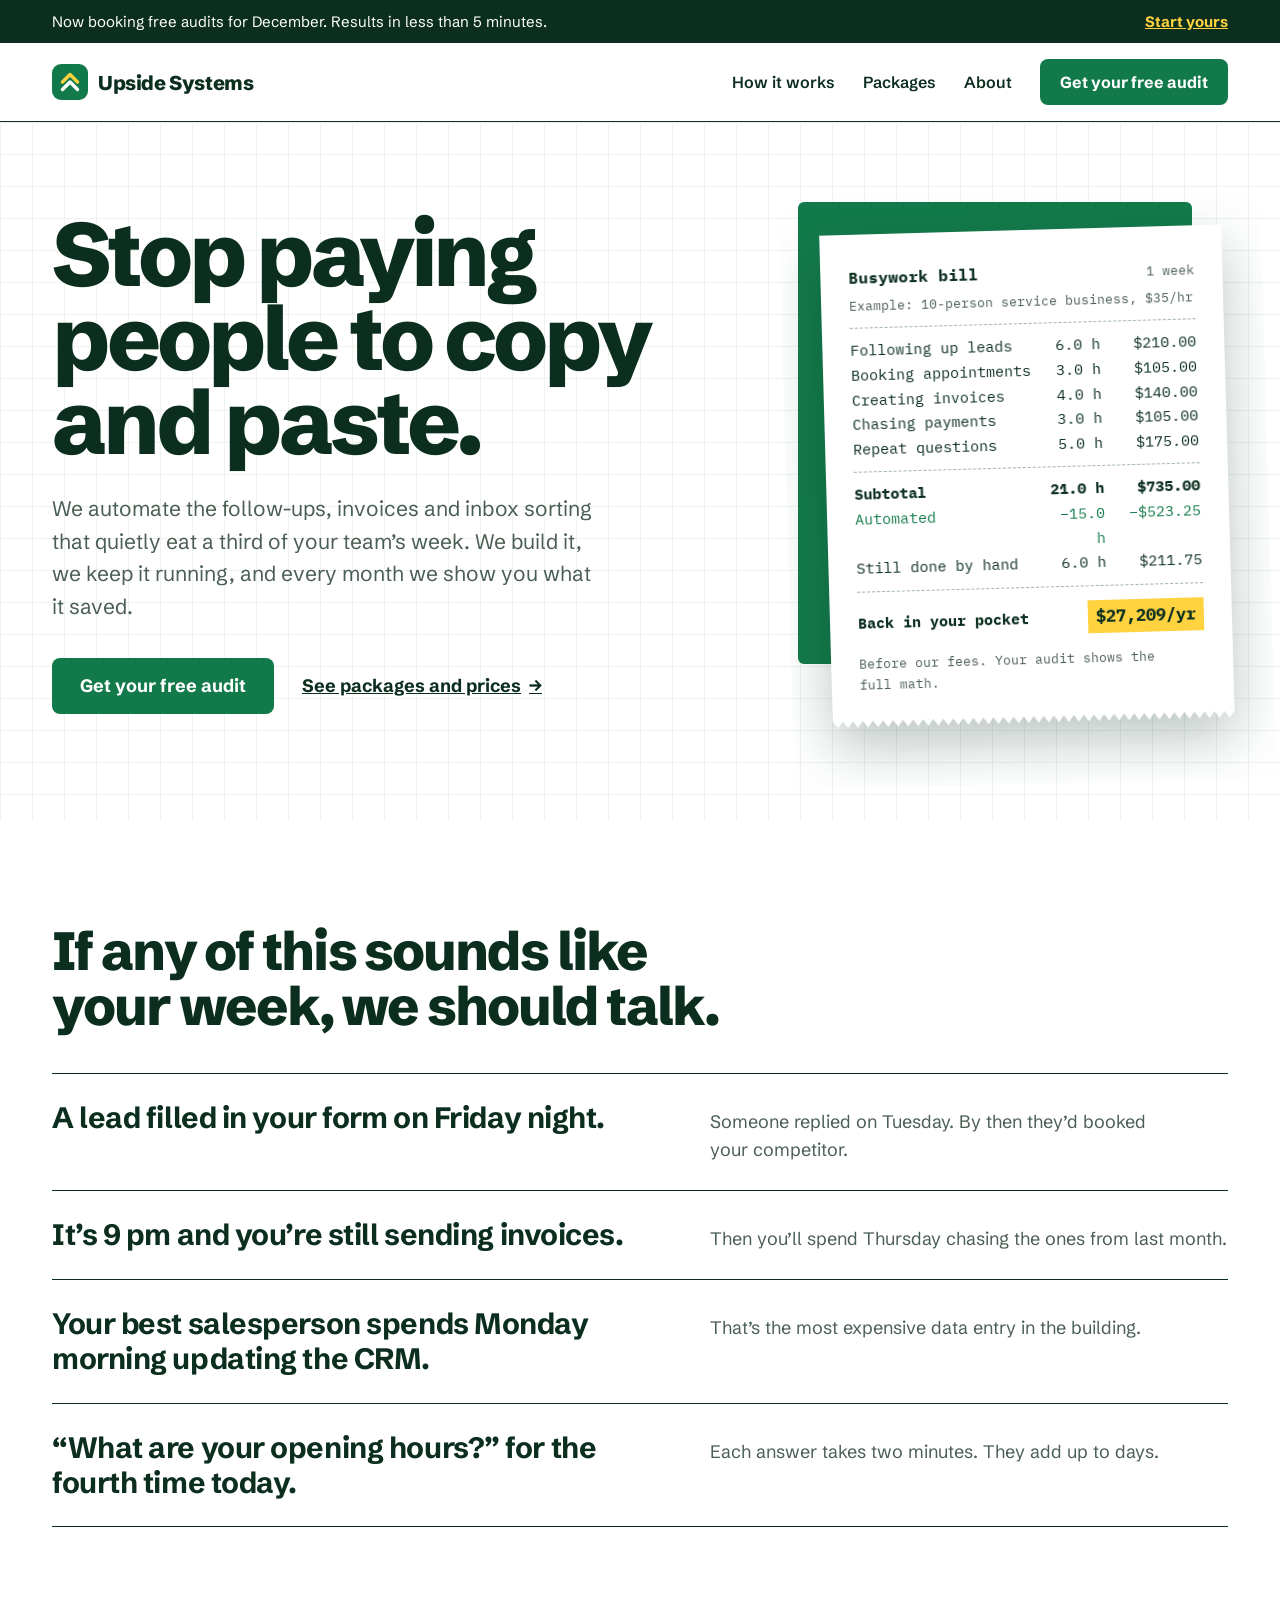
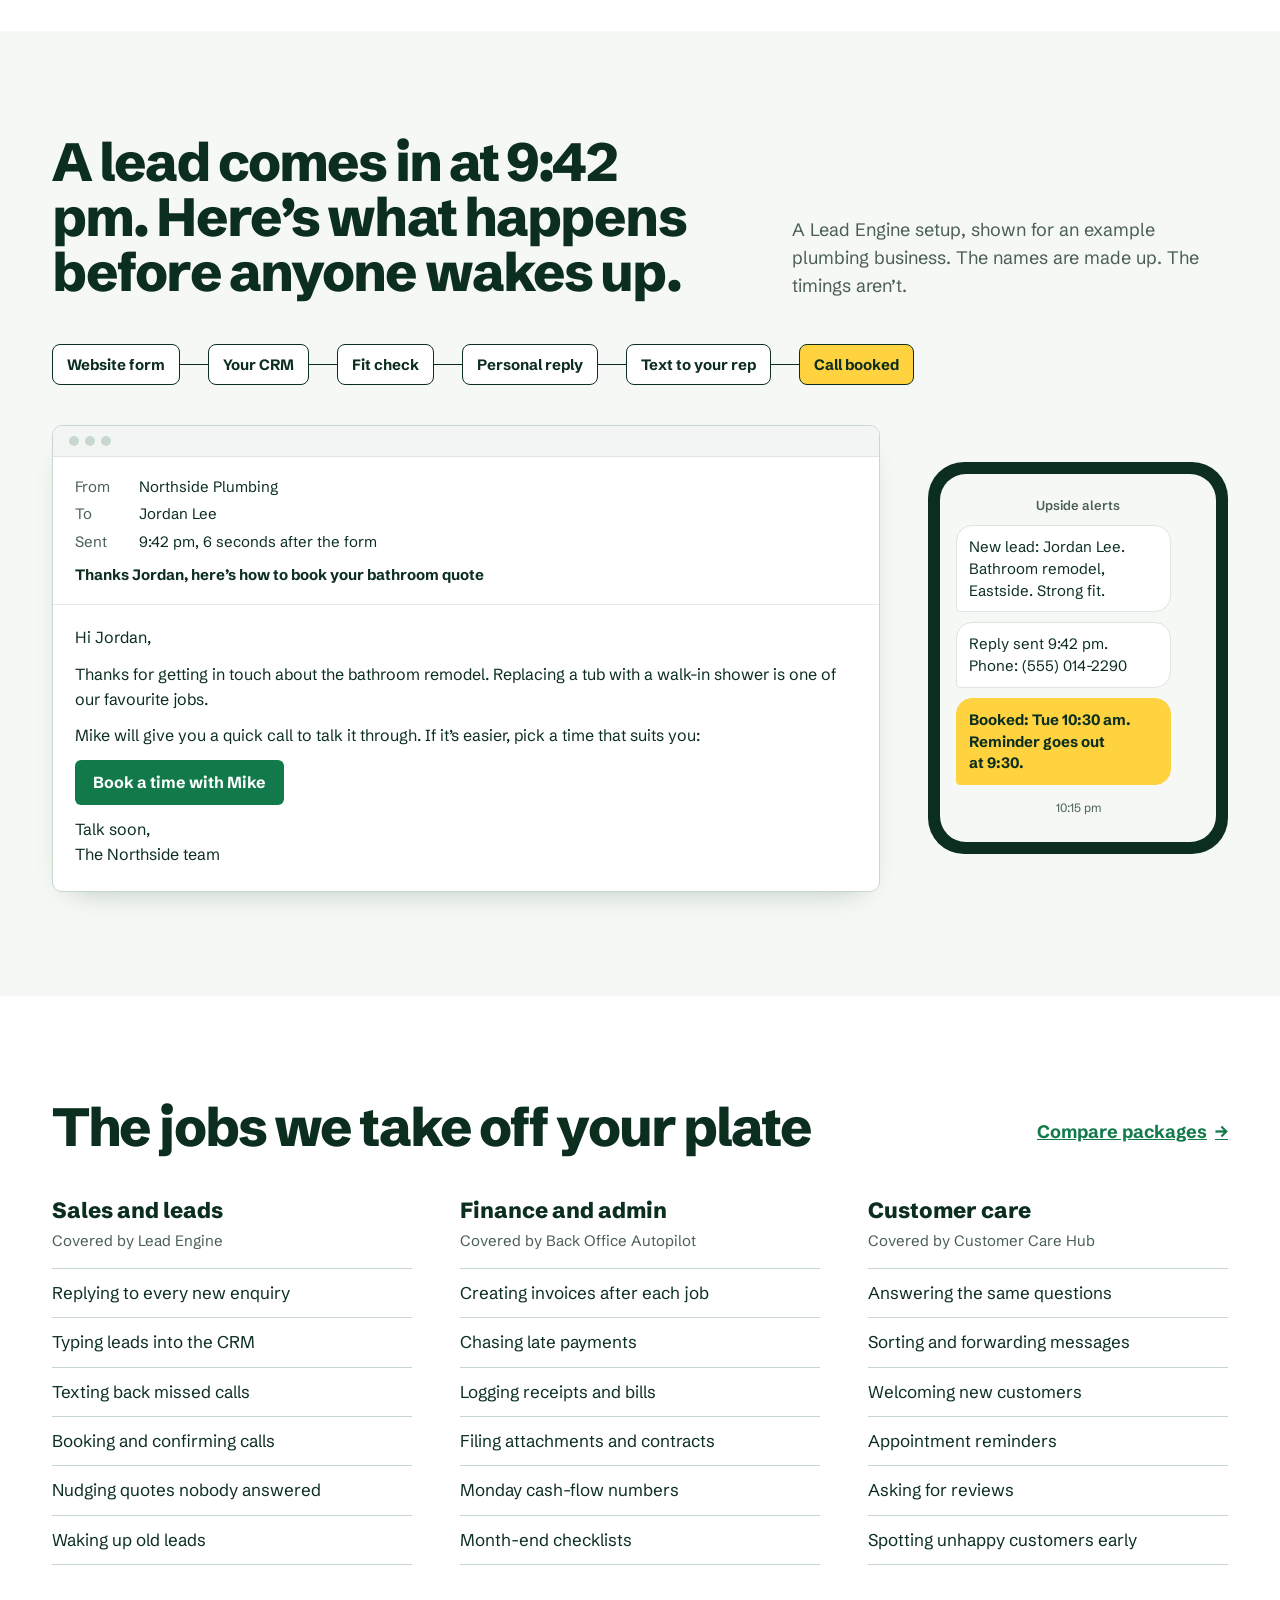
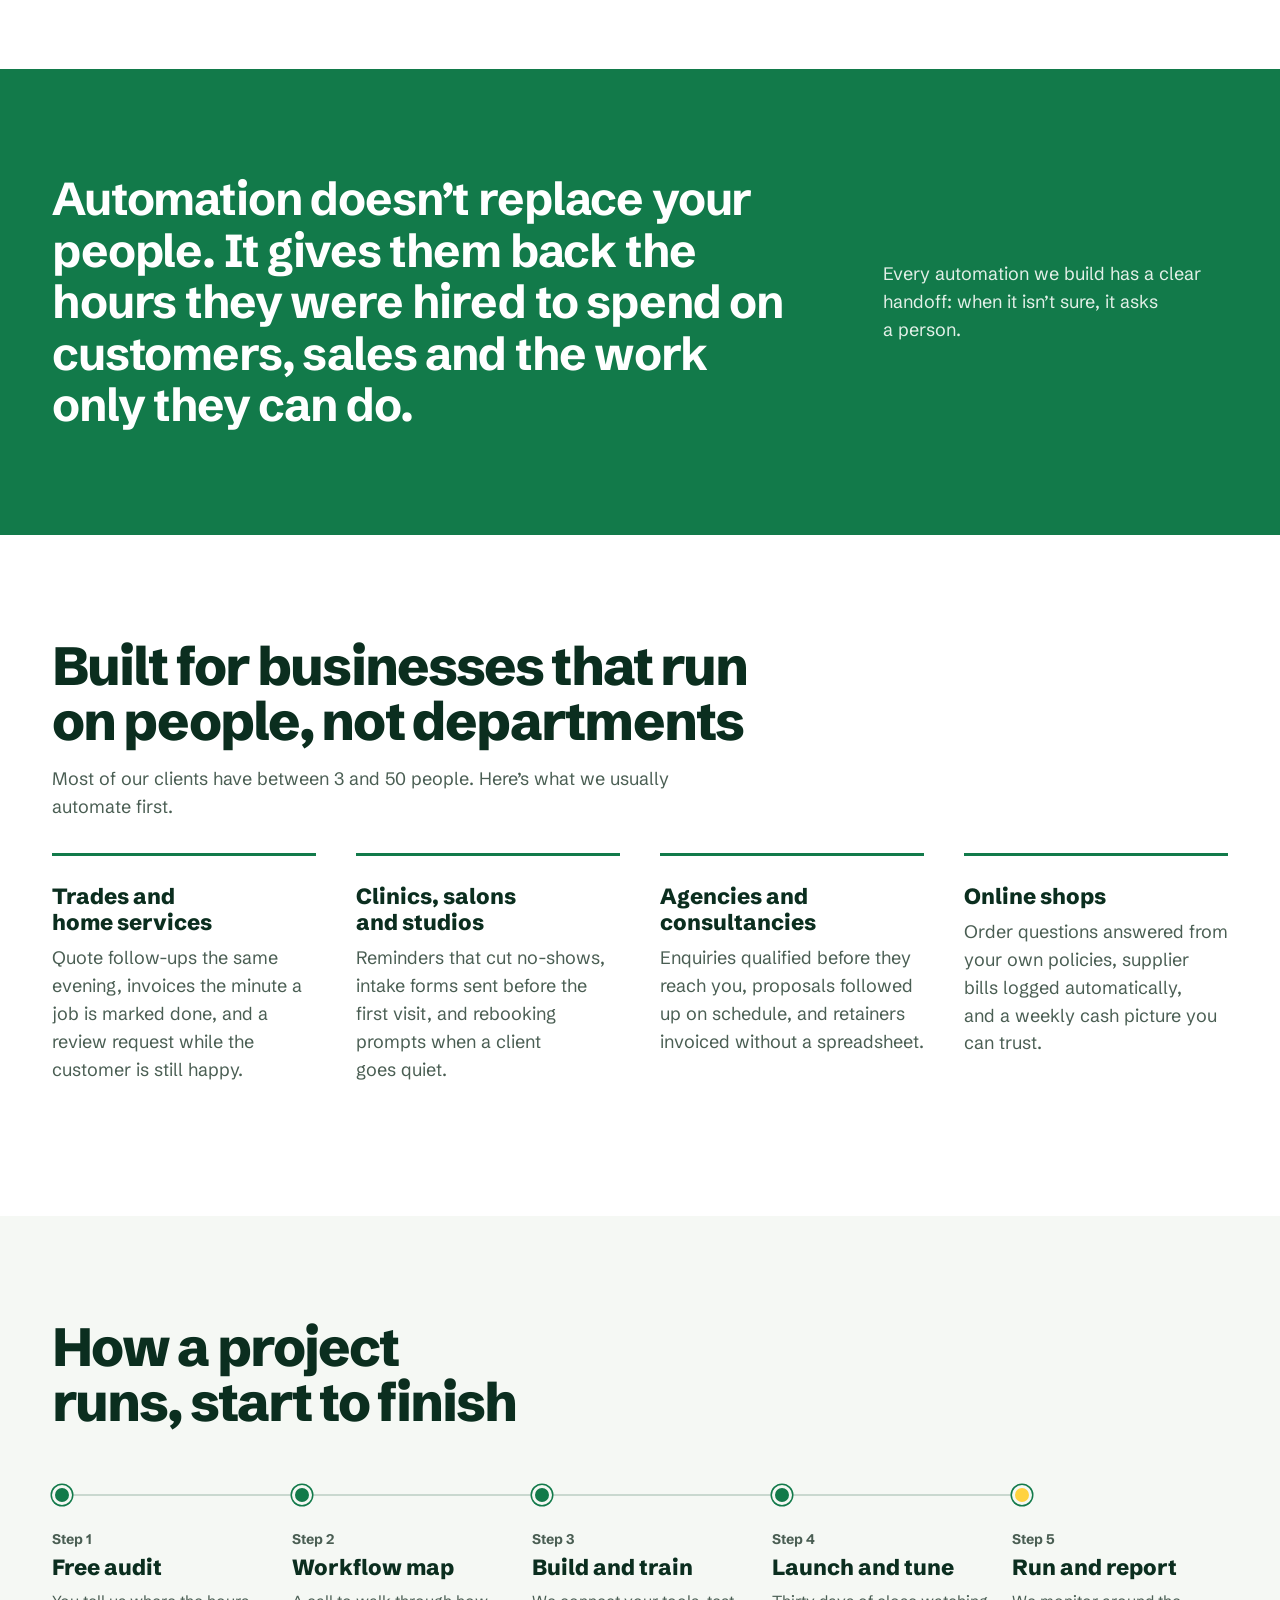
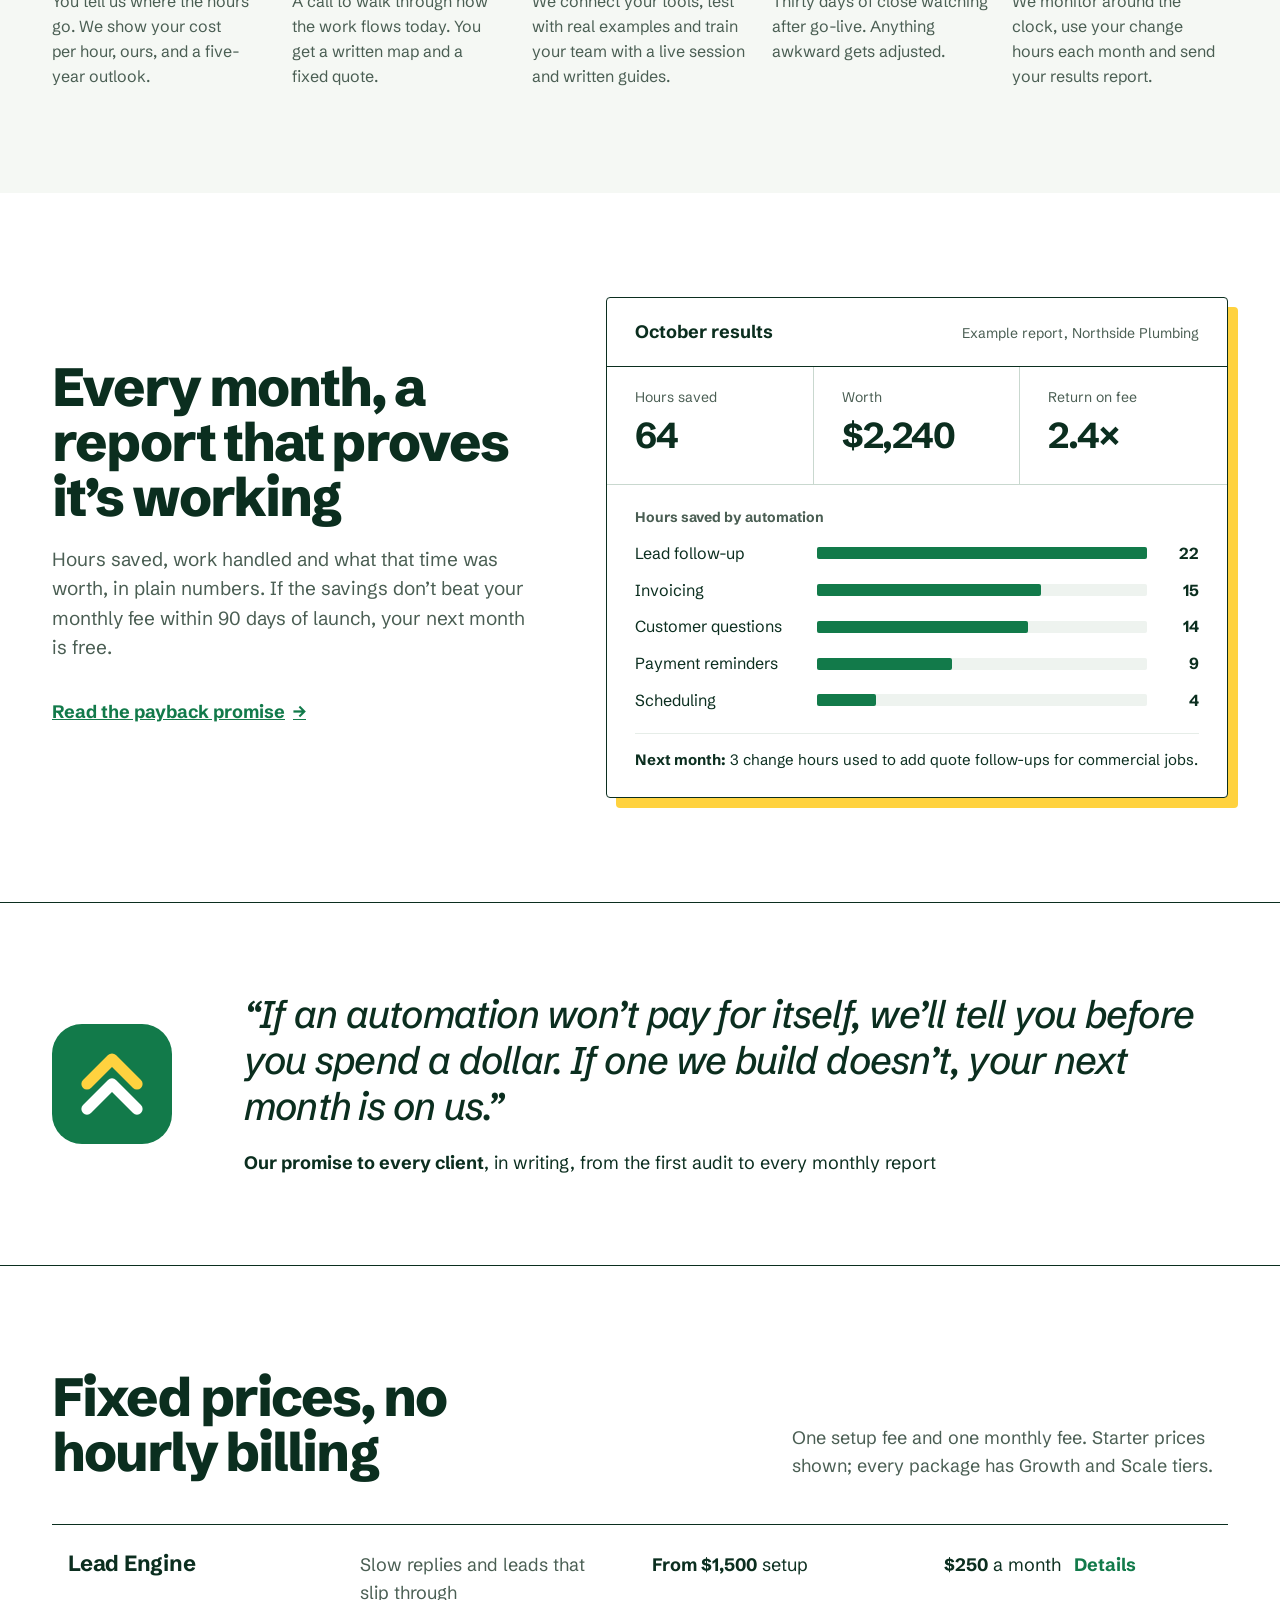
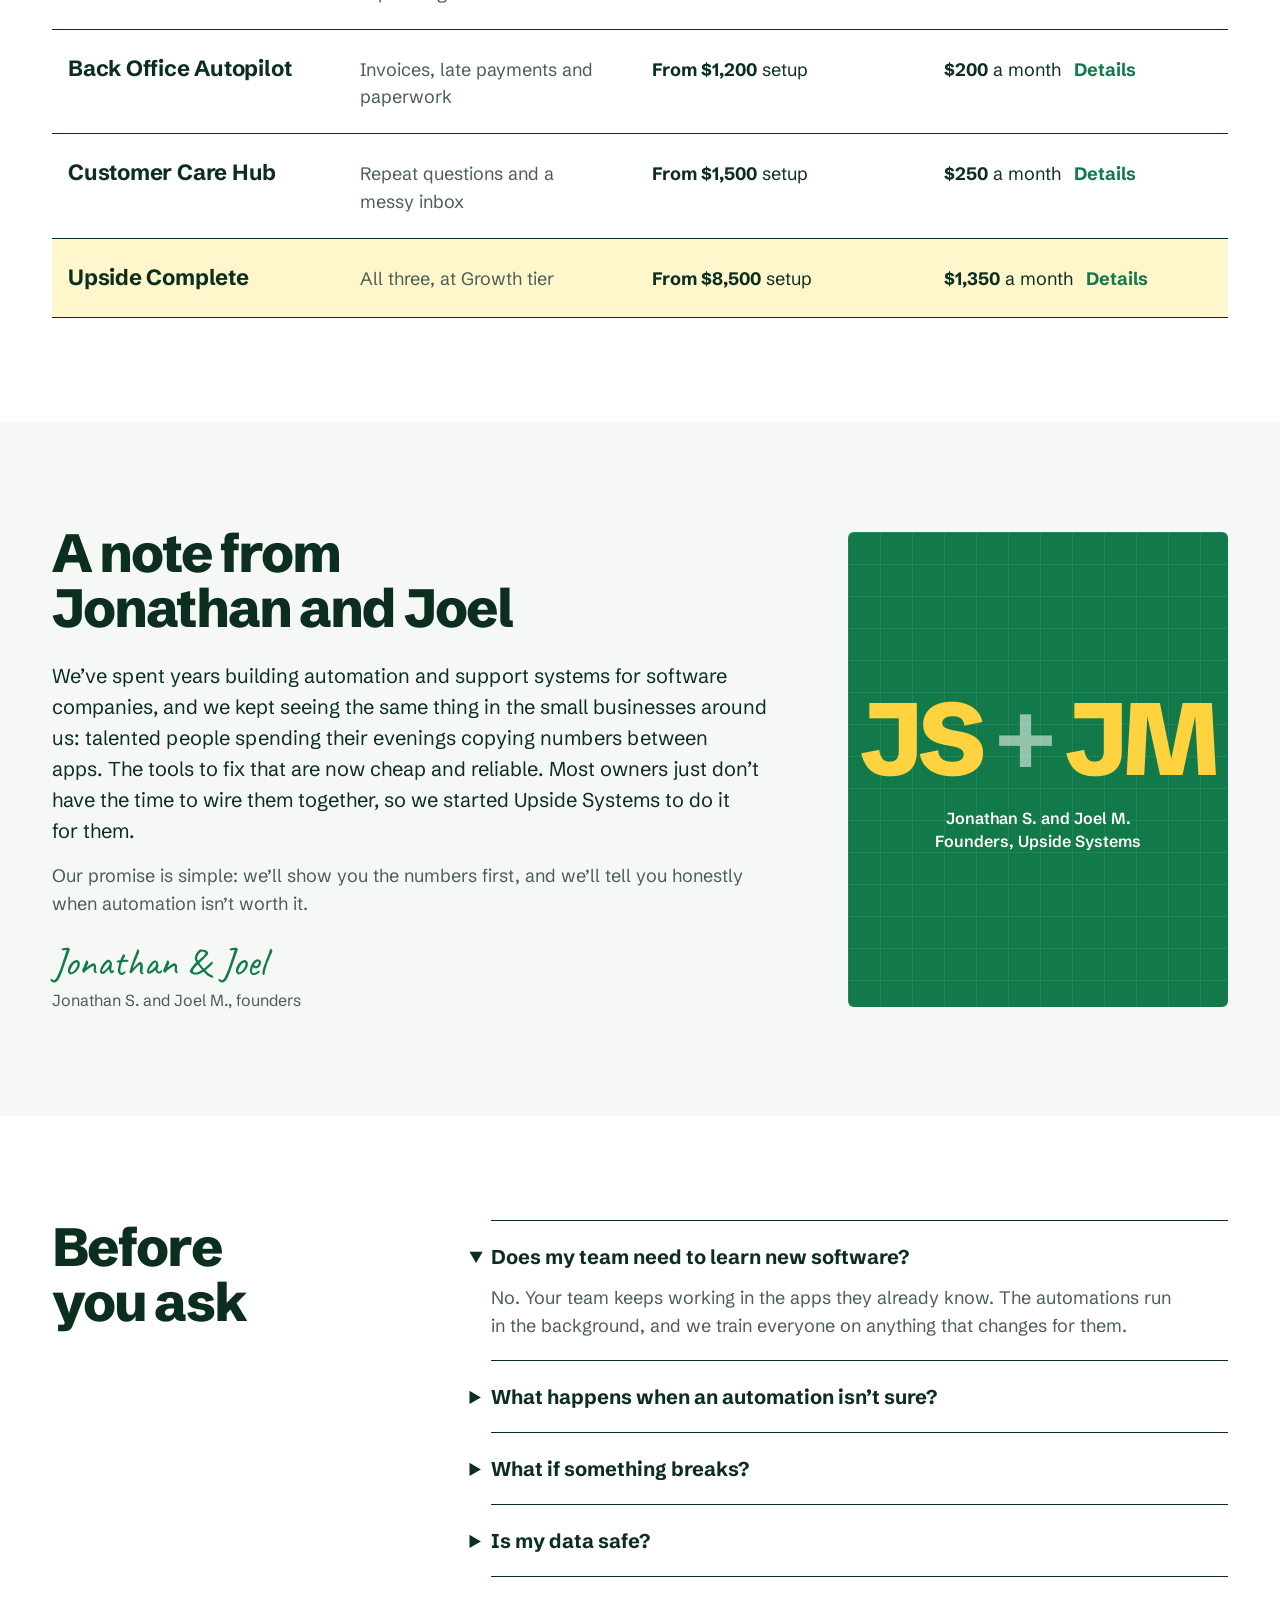
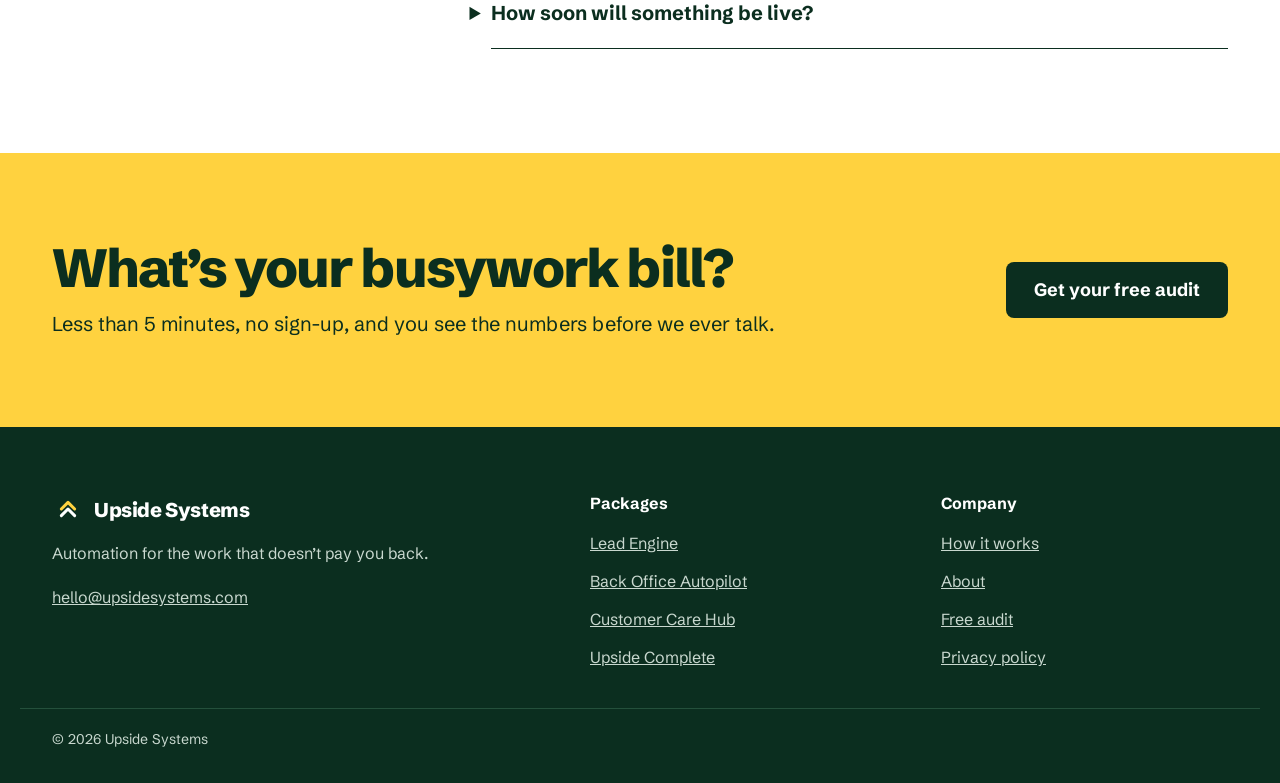
==== index.html @ da7d1cc4 "Turn the audit into a step-by-step flow and add brand animations - Audit opens with a less-than-5-mi" ====
<!doctype html>
<html lang="en">
<head>
<meta charset="utf-8">
<meta name="viewport" content="width=device-width, initial-scale=1">
<title>Upside Systems | Automation for small businesses</title>
<meta name="description" content="We automate the follow-ups, invoices and inbox sorting that eat your team’s week. Built, monitored and reported on every month.">
<meta property="og:title" content="Upside Systems | Automation for small businesses">
<meta property="og:description" content="We automate the follow-ups, invoices and inbox sorting that eat your team’s week. Built, monitored and reported on every month.">
<meta property="og:type" content="website">
<meta property="og:url" content="https://upsidesystems.com/">
<link rel="canonical" href="https://upsidesystems.com/">
<meta property="og:site_name" content="Upside Systems">
<meta name="twitter:card" content="summary">
<meta name="theme-color" content="#0B2E1F">
<link rel="icon" href="assets/favicon.svg" type="image/svg+xml">
<link rel="preconnect" href="https://fonts.googleapis.com">
<link rel="preconnect" href="https://fonts.gstatic.com" crossorigin>
<link href="https://fonts.googleapis.com/css2?family=Schibsted+Grotesk:ital,wght@0,400;0,500;0,600;0,700;0,800;1,500&family=IBM+Plex+Mono:wght@400;700&family=Caveat:wght@600&display=swap" rel="stylesheet">
<link rel="stylesheet" href="assets/styles.css">
<script>if(window.matchMedia&&matchMedia("(prefers-reduced-motion: no-preference)").matches&&"IntersectionObserver" in window)document.documentElement.classList.add("motion")</script>
</head>
<body>
<a class="skip" href="#main">Skip to content</a>
<div class="topbar"><div class="wrap"><span>Now booking free audits for <span data-month>this month</span>. Results in less than 5 minutes.</span><a href="audit.html">Start yours</a></div></div>
<header class="site-header"><div class="wrap header-in">
<a class="brand" href="index.html" aria-label="Upside Systems home"><svg viewBox="0 0 48 48" aria-hidden="true"><rect width="48" height="48" rx="12" fill="#127A4A"/><path d="M14 34 L24 24 L34 34" fill="none" stroke="#FFFFFF" stroke-width="4.5" stroke-linecap="round" stroke-linejoin="round"/><path d="M14 24 L24 14 L34 24" fill="none" stroke="#FFD23F" stroke-width="4.5" stroke-linecap="round" stroke-linejoin="round"/></svg><span>Upside Systems</span></a>
<button class="menu-btn" type="button" aria-label="Menu" aria-expanded="false" aria-controls="site-nav"><span class="menu-icon" aria-hidden="true"><i></i><i></i><i></i></span><span class="menu-label">Menu</span></button>
<nav class="site-nav" id="site-nav" aria-label="Main">
<a href="index.html#how">How it works</a>
<a href="packages.html">Packages</a>
<a href="about.html">About</a>
<a class="btn btn-primary btn-sm" href="audit.html">Get your free audit</a>
</nav>
</div></header>
<main id="main">
<section class="hero"><div class="wrap hero-in">
<div class="hero-copy">
<h1 class="h1">Stop paying people to copy and paste.</h1>
<p class="lede">We automate the follow-ups, invoices and inbox sorting that quietly eat a third of your team’s week. We build it, we keep it running, and every month we show you what it saved.</p>
<div class="hero-actions"><a class="btn btn-primary" href="audit.html">Get your free audit</a><a class="link-strong" href="packages.html">See packages and prices</a></div>
</div>
<div class="receipt-wrap"><div class="receipt-tilt">
<div class="receipt" role="img" aria-label="Example busywork bill: 21 hours a week costing $735, with 15 hours handled by automation, saving $27,209 a year before fees.">
<div class="receipt-head"><strong>Busywork bill</strong><small>1 week</small></div>
<small>Example: 10-person service business, $35/hr</small>
<div class="receipt-block">
<div class="rl "><span>Following up leads</span><span>6.0 h</span><span>$210.00</span></div>
<div class="rl "><span>Booking appointments</span><span>3.0 h</span><span>$105.00</span></div>
<div class="rl "><span>Creating invoices</span><span>4.0 h</span><span>$140.00</span></div>
<div class="rl "><span>Chasing payments</span><span>3.0 h</span><span>$105.00</span></div>
<div class="rl "><span>Repeat questions</span><span>5.0 h</span><span>$175.00</span></div>
</div>
<div class="receipt-block">
<div class="rl bold"><span>Subtotal</span><span>21.0 h</span><span>$735.00</span></div>
<div class="rl green"><span>Automated</span><span>−15.0 h</span><span>−$523.25</span></div>
<div class="rl "><span>Still done by hand</span><span>6.0 h</span><span>$211.75</span></div>
</div>
<div class="receipt-block receipt-total"><strong>Back in your pocket</strong><strong>$27,209/yr</strong></div>
<div class="receipt-note">Before our fees. Your audit shows the full math.</div>
</div>
<svg class="receipt-edge" viewBox="0 0 100 7" preserveAspectRatio="none" aria-hidden="true"><path d="M0 0 H100 V3 L98.75 7 L97.50 3 L96.25 7 L95.00 3 L93.75 7 L92.50 3 L91.25 7 L90.00 3 L88.75 7 L87.50 3 L86.25 7 L85.00 3 L83.75 7 L82.50 3 L81.25 7 L80.00 3 L78.75 7 L77.50 3 L76.25 7 L75.00 3 L73.75 7 L72.50 3 L71.25 7 L70.00 3 L68.75 7 L67.50 3 L66.25 7 L65.00 3 L63.75 7 L62.50 3 L61.25 7 L60.00 3 L58.75 7 L57.50 3 L56.25 7 L55.00 3 L53.75 7 L52.50 3 L51.25 7 L50.00 3 L48.75 7 L47.50 3 L46.25 7 L45.00 3 L43.75 7 L42.50 3 L41.25 7 L40.00 3 L38.75 7 L37.50 3 L36.25 7 L35.00 3 L33.75 7 L32.50 3 L31.25 7 L30.00 3 L28.75 7 L27.50 3 L26.25 7 L25.00 3 L23.75 7 L22.50 3 L21.25 7 L20.00 3 L18.75 7 L17.50 3 L16.25 7 L15.00 3 L13.75 7 L12.50 3 L11.25 7 L10.00 3 L8.75 7 L7.50 3 L6.25 7 L5.00 3 L3.75 7 L2.50 3 L1.25 7 L0.00 3 Z" fill="#FFFFFF"/></svg>
</div></div>
</div></section>

<section class="wrap section">
<h2 class="h2" style="max-width:760px">If any of this sounds like your week, we should talk.</h2>
<ul class="scenarios"><li><strong>A lead filled in your form on Friday night.</strong><span>Someone replied on Tuesday. By then they’d booked your competitor.</span></li><li><strong>It’s 9 pm and you’re still sending invoices.</strong><span>Then you’ll spend Thursday chasing the ones from last month.</span></li><li><strong>Your best salesperson spends Monday morning updating the CRM.</strong><span>That’s the most expensive data entry in the building.</span></li><li><strong>“What are your opening hours?” for the fourth time today.</strong><span>Each answer takes two minutes. They add up to days.</span></li></ul>
</section>

<section class="bg-mist"><div class="wrap section">
<div class="head-row"><h2 class="h2">A lead comes in at 9:42 pm. Here’s what happens before anyone wakes up.</h2><p>A Lead Engine setup, shown for an example plumbing business. The names are made up. The timings aren’t.</p></div>
<div class="flow" aria-label="Automation steps: website form, your CRM, fit check, personal reply, text to your rep, call booked"><div class="flow-node"><span>Website form</span></div><div class="flow-node"><span>Your CRM</span></div><div class="flow-node"><span>Fit check</span></div><div class="flow-node"><span>Personal reply</span></div><div class="flow-node"><span>Text to your rep</span></div><div class="flow-node"><span>Call booked</span></div></div>
<div class="demo">
<div class="email" role="img" aria-label="Example email the lead receives six seconds after filling in the form">
<div class="email-bar" aria-hidden="true"><span></span><span></span><span></span></div>
<div class="email-meta"><div><b>From</b>Northside Plumbing</div><div><b>To</b>Jordan Lee</div><div><b>Sent</b>9:42 pm, 6 seconds after the form</div><div class="subject">Thanks Jordan, here’s how to book your bathroom quote</div></div>
<div class="email-body"><p>Hi Jordan,</p><p>Thanks for getting in touch about the bathroom remodel. Replacing a tub with a walk-in shower is one of our favourite jobs.</p><p>Mike will give you a quick call to talk it through. If it’s easier, pick a time that suits you:</p><span class="fake-btn">Book a time with Mike</span><p>Talk soon,<br>The Northside team</p></div>
</div>
<div class="phone" role="img" aria-label="Example text alerts sent to the sales rep">
<div class="phone-screen">
<div class="phone-title">Upside alerts</div>
<div class="bubble">New lead: Jordan Lee. Bathroom remodel, Eastside. Strong fit.</div>
<div class="bubble">Reply sent 9:42 pm. Phone: (555) 014-2290</div>
<div class="bubble hot">Booked: Tue 10:30 am. Reminder goes out at 9:30.</div>
<div class="phone-time">10:15 pm</div>
</div></div>
</div>
</div></section>

<section class="wrap section">
<div class="head-row"><h2 class="h2">The jobs we take off your plate</h2><a class="link-strong" href="packages.html">Compare packages</a></div>
<div class="jobs"><div><h3 class="h3" style="margin-bottom:4px">Sales and leads</h3><p class="sub">Covered by Lead Engine</p><ul><li>Replying to every new enquiry</li><li>Typing leads into the CRM</li><li>Texting back missed calls</li><li>Booking and confirming calls</li><li>Nudging quotes nobody answered</li><li>Waking up old leads</li></ul></div><div><h3 class="h3" style="margin-bottom:4px">Finance and admin</h3><p class="sub">Covered by Back Office Autopilot</p><ul><li>Creating invoices after each job</li><li>Chasing late payments</li><li>Logging receipts and bills</li><li>Filing attachments and contracts</li><li>Monday cash-flow numbers</li><li>Month-end checklists</li></ul></div><div><h3 class="h3" style="margin-bottom:4px">Customer care</h3><p class="sub">Covered by Customer Care Hub</p><ul><li>Answering the same questions</li><li>Sorting and forwarding messages</li><li>Welcoming new customers</li><li>Appointment reminders</li><li>Asking for reviews</li><li>Spotting unhappy customers early</li></ul></div></div>
</section>

<section class="bg-green"><div class="wrap section statement">
<p>Automation doesn’t replace your people. It gives them back the hours they were hired to spend on customers, sales and the work only they can do.</p>
<p>Every automation we build has a clear handoff: when it isn’t sure, it asks a person.</p>
</div></section>

<section class="wrap section">
<h2 class="h2" style="max-width:760px;margin-bottom:16px">Built for businesses that run on people, not departments</h2>
<p class="muted" style="margin:0 0 32px;max-width:620px">Most of our clients have between 3 and 50 people. Here’s what we usually automate first.</p>
<div class="industries"><div><h3 class="h3">Trades and home services</h3><p>Quote follow-ups the same evening, invoices the minute a job is marked done, and a review request while the customer is still happy.</p></div><div><h3 class="h3">Clinics, salons and studios</h3><p>Reminders that cut no-shows, intake forms sent before the first visit, and rebooking prompts when a client goes quiet.</p></div><div><h3 class="h3">Agencies and consultancies</h3><p>Enquiries qualified before they reach you, proposals followed up on schedule, and retainers invoiced without a spreadsheet.</p></div><div><h3 class="h3">Online shops</h3><p>Order questions answered from your own policies, supplier bills logged automatically, and a weekly cash picture you can trust.</p></div></div>
</section>

<section class="bg-mist" id="how"><div class="wrap section">
<h2 class="h2" style="max-width:760px">How a project runs, start to finish</h2>
<ol class="timeline"><li><span class="dot" aria-hidden="true"></span><span class="step-n">Step 1</span><h3 class="h3">Free audit</h3><p>You tell us where the hours go. We show your cost per hour, ours, and a five-year outlook.</p></li><li><span class="dot" aria-hidden="true"></span><span class="step-n">Step 2</span><h3 class="h3">Workflow map</h3><p>A call to walk through how the work flows today. You get a written map and a fixed quote.</p></li><li><span class="dot" aria-hidden="true"></span><span class="step-n">Step 3</span><h3 class="h3">Build and train</h3><p>We connect your tools, test with real examples and train your team with a live session and written guides.</p></li><li><span class="dot" aria-hidden="true"></span><span class="step-n">Step 4</span><h3 class="h3">Launch and tune</h3><p>Thirty days of close watching after go-live. Anything awkward gets adjusted.</p></li><li><span class="dot" aria-hidden="true"></span><span class="step-n">Step 5</span><h3 class="h3">Run and report</h3><p>We monitor around the clock, use your change hours each month and send your results report.</p></li></ol>
</div></section>

<section class="wrap section split">
<div class="copy">
<h2 class="h2" style="margin-bottom:20px">Every month, a report that proves it’s working</h2>
<p class="muted" style="margin:0 0 28px;font-size:19px">Hours saved, work handled and what that time was worth, in plain numbers. If the savings don’t beat your monthly fee within 90 days of launch, your next month is free.</p>
<a class="link-strong" href="packages.html#promise">Read the payback promise</a>
</div>
<div class="report" role="img" aria-label="Example monthly results report: 64 hours saved, worth $2,240, a 2.4 times return on the monthly fee.">
<div class="report-head"><strong>October results</strong><span class="muted" style="font-size:14px">Example report, Northside Plumbing</span></div>
<div class="report-stats"><div><small>Hours saved</small><strong>64</strong></div><div><small>Worth</small><strong>$2,240</strong></div><div><small>Return on fee</small><strong>2.4×</strong></div></div>
<div class="report-bars"><div class="muted" style="font-size:14px;font-weight:700">Hours saved by automation</div><div class="rbar"><span>Lead follow-up</span><i><b style="width:100%"></b></i><span>22</span></div><div class="rbar"><span>Invoicing</span><i><b style="width:68%"></b></i><span>15</span></div><div class="rbar"><span>Customer questions</span><i><b style="width:64%"></b></i><span>14</span></div><div class="rbar"><span>Payment reminders</span><i><b style="width:41%"></b></i><span>9</span></div><div class="rbar"><span>Scheduling</span><i><b style="width:18%"></b></i><span>4</span></div>
<p class="report-next"><strong>Next month:</strong> 3 change hours used to add quote follow-ups for commercial jobs.</p></div>
</div>
</section>

<section class="quote-band"><div class="wrap quote-in">
<div class="pledge-mark" aria-hidden="true"><svg viewBox="0 0 48 48"><rect width="48" height="48" rx="12" fill="#127A4A"/><path d="M14 34 L24 24 L34 34" fill="none" stroke="#FFFFFF" stroke-width="4.5" stroke-linecap="round" stroke-linejoin="round"/><path d="M14 24 L24 14 L34 24" fill="none" stroke="#FFD23F" stroke-width="4.5" stroke-linecap="round" stroke-linejoin="round"/></svg></div>
<figure><blockquote>“If an automation won’t pay for itself, we’ll tell you before you spend a dollar. If one we build doesn’t, your next month is on us.”</blockquote>
<figcaption><strong>Our promise to every client</strong>, in writing, from the first audit to every monthly report</figcaption></figure>
</div></section>

<section class="wrap section">
<div class="head-row"><h2 class="h2">Fixed prices, no hourly billing</h2><p>One setup fee and one monthly fee. Starter prices shown; every package has Growth and Scale tiers.</p></div>
<div class="price-rows"><a class="price-row" href="packages.html#lead"><strong class="name">Lead Engine</strong><span class="what">Slow replies and leads that slip through</span><span><strong>From $1,500</strong> setup</span><span><strong>$250</strong> a month <span class="go">Details</span></span></a><a class="price-row" href="packages.html#office"><strong class="name">Back Office Autopilot</strong><span class="what">Invoices, late payments and paperwork</span><span><strong>From $1,200</strong> setup</span><span><strong>$200</strong> a month <span class="go">Details</span></span></a><a class="price-row" href="packages.html#care"><strong class="name">Customer Care Hub</strong><span class="what">Repeat questions and a messy inbox</span><span><strong>From $1,500</strong> setup</span><span><strong>$250</strong> a month <span class="go">Details</span></span></a><a class="price-row highlight" href="packages.html#complete"><strong class="name">Upside Complete</strong><span class="what">All three, at Growth tier</span><span><strong>From $8,500</strong> setup</span><span><strong>$1,350</strong> a month <span class="go">Details</span></span></a></div>
</section>

<section class="bg-mist"><div class="wrap section founder">
<div class="copy">
<h2 class="h2" style="margin-bottom:24px">A note from Jonathan and Joel</h2>
<p style="margin:0 0 16px;font-size:20px">We’ve spent years building automation and support systems for software companies, and we kept seeing the same thing in the small businesses around us: talented people spending their evenings copying numbers between apps. The tools to fix that are now cheap and reliable. Most owners just don’t have the time to wire them together, so we started Upside Systems to do it for them.</p>
<p class="muted" style="margin:0 0 24px">Our promise is simple: we’ll show you the numbers first, and we’ll tell you honestly when automation isn’t worth it.</p>
<p class="signature">Jonathan &amp; Joel</p>
<p class="muted" style="margin:6px 0 0;font-size:16px">Jonathan S. and Joel M., founders</p>
</div>
<div class="ph monogram" role="img" aria-label="Jonathan S. and Joel M., founders of Upside Systems"><span>JS<em>+</em>JM</span><small>Jonathan S. and Joel M.<br>Founders, Upside Systems</small></div>
</div></section>

<section class="wrap section faq-wrap" aria-labelledby="home-faq">
<h2 class="h2" id="home-faq">Before you ask</h2>
<div class="faq"><details open><summary>Does my team need to learn new software?</summary><p>No. Your team keeps working in the apps they already know. The automations run in the background, and we train everyone on anything that changes for them.</p></details>
<details><summary>What happens when an automation isn’t sure?</summary><p>It stops and asks a person. Anything the system isn’t confident about, like an unusual request or an upset customer, goes to someone on your team instead of getting a guessed answer.</p></details>
<details><summary>What if something breaks?</summary><p>We’re alerted the moment a step fails, usually before you’d notice. Fixes are covered by your monthly fee, including when an app you use changes how it works.</p></details>
<details><summary>Is my data safe?</summary><p>Your data stays in the tools you already use. We connect only what each automation needs, and you can remove our access at any time.</p></details>
<details><summary>How soon will something be live?</summary><p>Usually two to three weeks from your workflow map call to your first automation going live. Bigger Scale projects take four to eight weeks, and we launch in stages so you see results along the way.</p></details>
</div>
</section>
<section class="bg-yellow"><div class="wrap cta-in"><div><h2 class="h2">What’s your busywork bill?</h2><p>Less than 5 minutes, no sign-up, and you see the numbers before we ever talk.</p></div><a class="btn btn-dark" href="audit.html">Get your free audit</a></div></section>
</main>
<footer class="site-footer">
<div class="wrap footer-in">
<div class="footer-brand">
<a class="brand" href="index.html"><svg viewBox="0 0 48 48" aria-hidden="true"><path d="M14 34 L24 24 L34 34" fill="none" stroke="#FFFFFF" stroke-width="4.5" stroke-linecap="round" stroke-linejoin="round"/><path d="M14 24 L24 14 L34 24" fill="none" stroke="#FFD23F" stroke-width="4.5" stroke-linecap="round" stroke-linejoin="round"/></svg><span>Upside Systems</span></a>
<span>Automation for the work that doesn’t pay you back.</span>
<a href="mailto:hello@upsidesystems.com">hello@upsidesystems.com</a>
</div>
<nav class="footer-col" aria-label="Packages">
<strong>Packages</strong>
<a href="packages.html#lead">Lead Engine</a>
<a href="packages.html#office">Back Office Autopilot</a>
<a href="packages.html#care">Customer Care Hub</a>
<a href="packages.html#complete">Upside Complete</a>
</nav>
<nav class="footer-col" aria-label="Company">
<strong>Company</strong>
<a href="index.html#how">How it works</a>
<a href="about.html">About</a>
<a href="audit.html">Free audit</a>
<a href="privacy.html">Privacy policy</a>
</nav>
</div>
<div class="wrap footer-base">© <span data-year>2026</span> Upside Systems</div>
</footer>
<script src="assets/site.js" defer></script>
</body>
</html>
---- assets/styles.css ----
/* Upside Systems – site styles */
:root{
  --white:#FFFFFF; --mist:#F5F8F4; --green:#127A4A; --green-hover:#0E623B;
  --ink:#0B2E1F; --muted:#4A5E53; --rule:#DCE5DF; --rule-mid:#C9D8CF; --rule-dark:#9DB3A5;
  --yellow:#FFD23F; --yellow-soft:#FFF6CC; --yellow-line:#F0D35A; --pale-green:#EEF3EF;
  --on-dark:#C9D8CF; --base-line:#8A9A90; --danger:#B42318;
  --font:"Schibsted Grotesk","Helvetica Neue",Arial,sans-serif;
  --mono:"IBM Plex Mono","Courier New",monospace;
  --script:Caveat,"Segoe Print",cursive;
  color-scheme:light;
}
*,*::before,*::after{box-sizing:border-box}
html{scroll-behavior:smooth}
@media (prefers-reduced-motion:reduce){html{scroll-behavior:auto}*{transition:none!important;animation:none!important}}
body{margin:0;background:var(--white);color:var(--ink);font-family:var(--font);font-size:18px;line-height:1.55;-webkit-font-smoothing:antialiased;text-wrap:pretty}
img{max-width:100%;display:block}
a{color:var(--green)}
a:hover{color:var(--ink)}
:focus-visible{outline:3px solid var(--green);outline-offset:3px}
h1,h2,h3{text-wrap:balance}
.wrap{max-width:1240px;margin:0 auto;padding-left:32px;padding-right:32px}
@media (max-width:640px){.wrap{padding-left:20px;padding-right:20px}body{font-size:17px}}
.section{padding-top:104px;padding-bottom:104px}
@media (max-width:640px){.section{padding-top:64px;padding-bottom:64px}}
.bg-mist{background:var(--mist)}
.bg-green{background:var(--green);color:var(--white)}
.bg-ink{background:var(--ink);color:var(--white)}
.bg-yellow{background:var(--yellow)}
.muted{color:var(--muted)}
.skip{position:absolute;left:-9999px;top:0;background:var(--yellow);color:var(--ink);padding:12px 16px;z-index:100;font-weight:700}
.skip:focus{left:12px;top:12px}

.h1{margin:0 0 28px;font-size:clamp(46px,7vw,96px);line-height:.94;letter-spacing:-.045em;font-weight:800}
.h2{margin:0;font-size:clamp(32px,4.2vw,56px);line-height:1.02;letter-spacing:-.035em;font-weight:800}
.h3{margin:0 0 8px;font-size:22px;font-weight:800;line-height:1.2}
.lede{font-size:21px;color:var(--muted);margin:0 0 36px;max-width:560px}
.head-row{display:flex;flex-wrap:wrap;gap:20px 64px;align-items:end;margin-bottom:44px}
.head-row .h2{flex:1 1 560px}
.head-row p{flex:1 1 320px;margin:0;color:var(--muted)}

/* Buttons */
.btn{display:inline-flex;align-items:center;justify-content:center;min-height:56px;padding:0 28px;border-radius:8px;font:inherit;font-weight:700;text-decoration:none;cursor:pointer;border:0;transition:background .15s}
.btn-sm{min-height:46px;padding:0 20px;font-size:16px}
.btn-primary{background:var(--green);color:var(--white)}
.btn-primary:hover{background:var(--green-hover);color:var(--white)}
.btn-dark{background:var(--ink);color:var(--white)}
.btn-dark:hover{background:#163F2C;color:var(--white)}
.btn-outline{background:transparent;color:var(--ink);border:2px solid var(--ink)}
.btn-outline:hover{background:var(--ink);color:var(--white)}
.btn[disabled]{opacity:.6;cursor:progress}
.link-strong{font-weight:700;min-height:44px;display:inline-flex;align-items:center}

/* Top bar + header */
.topbar{background:var(--ink);color:var(--white);font-size:15px}
.topbar .wrap{display:flex;flex-wrap:wrap;justify-content:space-between;gap:6px 24px;padding-top:10px;padding-bottom:10px}
.topbar a{color:var(--yellow);font-weight:700}
.topbar a:hover{color:var(--white)}
.site-header{border-bottom:1.5px solid var(--ink);background:var(--white);position:relative;z-index:20}
.header-in{display:flex;align-items:center;justify-content:space-between;gap:12px 32px;padding-top:16px;padding-bottom:16px}
.brand{display:flex;align-items:center;gap:10px;text-decoration:none;color:var(--ink);min-height:44px;font-weight:800;font-size:20px;letter-spacing:-.02em}
.brand:hover{color:var(--ink)}
.brand svg{width:36px;height:36px;flex:none}
.site-nav{display:flex;align-items:center;gap:4px 28px}
.site-nav a:not(.btn){color:var(--ink);text-decoration:none;font-weight:600;font-size:16px;min-height:44px;display:inline-flex;align-items:center}
.site-nav a[aria-current="page"]{box-shadow:inset 0 -4px 0 var(--yellow);font-weight:700}
.menu-btn{display:none;min-height:44px;padding:0 14px;gap:10px;border:2px solid var(--ink);border-radius:8px;background:var(--white);font:inherit;font-size:16px;font-weight:700;color:var(--ink);cursor:pointer;-webkit-tap-highlight-color:transparent}
.menu-icon{position:relative;width:18px;height:14px;display:inline-block}
.menu-icon i{position:absolute;left:0;width:100%;height:2.5px;border-radius:2px;background:currentColor;transition:transform .2s ease,opacity .2s ease,top .2s ease}
.menu-icon i:nth-child(1){top:0}
.menu-icon i:nth-child(2){top:5.75px}
.menu-icon i:nth-child(3){top:11.5px}
.menu-btn[aria-expanded="true"] .menu-icon i:nth-child(1){top:5.75px;transform:rotate(45deg)}
.menu-btn[aria-expanded="true"] .menu-icon i:nth-child(2){opacity:0}
.menu-btn[aria-expanded="true"] .menu-icon i:nth-child(3){top:5.75px;transform:rotate(-45deg)}
@media (max-width:860px){
  .menu-btn{display:inline-flex;align-items:center}
  .site-nav{display:none;position:absolute;left:0;right:0;top:100%;background:var(--white);border-bottom:1.5px solid var(--ink);box-shadow:0 24px 40px -24px rgba(11,46,31,.45);flex-direction:column;align-items:stretch;padding:8px 20px 24px;gap:0;overflow-y:auto;overscroll-behavior:contain}
  .site-nav.open{display:flex;animation:nav-in .18s ease-out}
  .site-nav a:not(.btn){font-size:19px;min-height:56px;border-bottom:1px solid var(--rule)}
  .site-nav a[aria-current="page"]{box-shadow:inset 4px 0 0 var(--yellow);padding-left:14px}
  .site-nav .btn{margin-top:20px;width:100%;justify-content:center;min-height:52px;font-size:18px}
  .site-header{position:sticky;top:0}
  [id]{scroll-margin-top:84px}
  body.nav-open{overflow:hidden}
  .nav-scrim{position:fixed;inset:0;background:rgba(11,46,31,.35);z-index:15}
}
@media (max-width:380px){.brand{font-size:18px}.brand svg{width:32px;height:32px}.menu-btn .menu-label{display:none}.menu-btn{padding:0 12px}}
@keyframes nav-in{from{opacity:0;transform:translateY(-6px)}to{opacity:1;transform:none}}
@media (prefers-reduced-motion:reduce){.site-nav.open{animation:none}.menu-icon i{transition:none}}

/* Hero */
.hero{background-color:var(--white);background-image:linear-gradient(var(--pale-green) 1px,transparent 1px),linear-gradient(90deg,var(--pale-green) 1px,transparent 1px);background-size:32px 32px}
.hero-in{display:flex;flex-wrap:wrap;align-items:center;justify-content:space-between;gap:64px;padding-top:80px;padding-bottom:96px}
.hero-copy{flex:1 1 560px;min-width:0}
.hero-copy .h1{max-width:720px}
.hero-actions{display:flex;flex-wrap:wrap;align-items:center;gap:16px 28px}
.hero-actions .link-strong{color:var(--ink)}
@media (max-width:640px){.hero-in{padding-top:48px;padding-bottom:64px;gap:48px}}

/* Receipt */
.receipt-wrap{position:relative;flex:0 1 430px;min-width:0;padding:28px 0 0 28px}
.receipt-wrap::before{content:"";position:absolute;left:0;top:0;right:36px;bottom:60px;background:var(--green);border-radius:6px}
.receipt-tilt{position:relative;transform:rotate(-1.6deg);filter:drop-shadow(0 22px 28px rgba(11,46,31,.28))}
.receipt{background:var(--white);padding:30px 28px 20px;font-family:var(--mono);font-size:14.5px;line-height:1.7}
.receipt-head{display:flex;justify-content:space-between;align-items:baseline;gap:12px;margin-bottom:4px}
.receipt-head strong{font-size:16px}
.receipt small{display:block;color:var(--muted);font-size:13px}
.receipt-block{border-top:1.5px dashed var(--rule-dark);margin-top:10px;padding-top:10px}
.rl{display:flex;gap:12px;align-items:baseline}
.rl span:first-child{flex:1 1 auto}
.rl span:nth-child(2){flex:0 0 56px;text-align:right}
.rl span:nth-child(3){flex:0 0 84px;text-align:right}
.rl.bold{font-weight:700}
.rl.green{color:var(--green)}
.receipt-total{display:flex;justify-content:space-between;align-items:baseline;gap:12px;padding-top:14px}
.receipt-total strong:last-child{background:var(--yellow);padding:2px 8px;font-size:17px}
.receipt-note{margin-top:14px;font-size:12.5px;color:var(--muted)}
.receipt-edge{display:block;width:100%;height:12px}
@media (max-width:420px){.receipt{font-size:13px;padding:24px 18px 16px}.rl span:nth-child(2){flex-basis:48px}.rl span:nth-child(3){flex-basis:74px}}

/* Scenarios */
.scenarios{list-style:none;margin:40px 0 0;padding:0;border-bottom:1.5px solid var(--ink)}
.scenarios li{display:flex;flex-wrap:wrap;gap:6px 40px;padding:26px 0;border-top:1.5px solid var(--ink);align-items:baseline}
.scenarios strong{flex:1 1 460px;font-size:clamp(22px,2.3vw,30px);line-height:1.2;letter-spacing:-.015em}
.scenarios span{flex:1 1 360px;color:var(--muted)}

/* Workflow demo */
.flow{display:flex;flex-wrap:wrap;align-items:center;row-gap:12px;margin-bottom:40px}
.flow-node{display:flex;align-items:center}
.flow-node span{background:var(--white);border:1.5px solid var(--ink);border-radius:8px;padding:8px 14px;font-size:15px;font-weight:700;white-space:nowrap}
.flow-node:last-child span{background:var(--yellow)}
.flow-node:not(:last-child)::after{content:"";width:28px;height:1.5px;background:var(--ink);display:block}
.demo{display:flex;flex-wrap:wrap;gap:32px 48px;align-items:flex-start}
.email{flex:1 1 440px;min-width:0;background:var(--white);border:1px solid var(--rule-mid);border-radius:10px;overflow:hidden;box-shadow:0 12px 30px -20px rgba(11,46,31,.4)}
.email-bar{background:#F3F5F4;padding:10px 16px;display:flex;gap:6px;border-bottom:1px solid var(--rule)}
.email-bar span{width:10px;height:10px;border-radius:50%;background:var(--rule-mid)}
.email-meta{padding:18px 22px;font-size:15px;border-bottom:1px solid #E6EDE8;display:flex;flex-direction:column;gap:4px}
.email-meta b{color:var(--muted);font-weight:400;display:inline-block;width:64px}
.email-meta .subject{font-weight:700;margin-top:6px}
.email-body{padding:20px 22px 24px;font-size:16px;display:flex;flex-direction:column;gap:12px}
.email-body p{margin:0}
.email-body .fake-btn{align-self:flex-start;background:var(--green);color:var(--white);font-weight:700;padding:10px 18px;border-radius:6px}
.phone{flex:0 1 300px;min-width:0;align-self:center;background:var(--ink);border-radius:36px;padding:12px}
.phone-screen{background:var(--mist);border-radius:26px;padding:22px 16px 26px;display:flex;flex-direction:column;gap:10px;font-size:15px;line-height:1.45}
.phone-title{text-align:center;font-size:13px;color:var(--muted);font-weight:600}
.bubble{align-self:flex-start;max-width:88%;background:var(--white);border:1px solid var(--rule);border-radius:16px 16px 16px 4px;padding:10px 12px}
.bubble.hot{background:var(--yellow);border-color:var(--yellow);font-weight:700}
.phone-time{text-align:center;font-size:12px;color:var(--muted);margin-top:4px}

/* Jobs */
.jobs{display:grid;grid-template-columns:repeat(auto-fit,minmax(min(300px,100%),1fr));gap:40px 48px}
.jobs ul{list-style:none;margin:0;padding:0;font-size:17px;border-bottom:1px solid var(--rule-mid)}
.jobs li{padding:11px 0;border-top:1px solid var(--rule-mid)}
.jobs .sub{margin:0 0 16px;font-size:15px;color:var(--muted)}

/* Statement band */
.statement{display:flex;flex-wrap:wrap;gap:32px 80px;align-items:center}
.statement p:first-child{flex:2 1 620px;margin:0;font-size:clamp(28px,3.6vw,48px);line-height:1.12;letter-spacing:-.025em;font-weight:700}
.statement p:last-child{flex:1 1 280px;margin:0;color:#E3F0E8}

/* Industries */
.industries{display:grid;grid-template-columns:repeat(auto-fit,minmax(min(260px,100%),1fr));gap:0 40px}
.industries > div{padding:28px 0;border-top:3px solid var(--green)}
.industries p{margin:0;color:var(--muted)}

/* Timeline */
.timeline{list-style:none;margin:56px 0 0;padding:0;display:grid;grid-template-columns:repeat(auto-fit,minmax(min(200px,100%),1fr));gap:40px 24px}
.timeline li{position:relative;padding-top:44px;min-width:0}
.timeline li::before{content:"";position:absolute;top:9px;left:0;right:-24px;height:2px;background:var(--rule-mid)}
.timeline li:last-child::before{display:none}
.timeline .dot{position:absolute;top:0;left:0;width:20px;height:20px;border-radius:50%;background:var(--green);border:3px solid var(--mist);box-shadow:0 0 0 1.5px var(--green)}
.timeline li:last-child .dot{background:var(--yellow)}
.timeline .step-n{display:block;font-size:14px;font-weight:700;color:var(--muted);margin-bottom:4px}
.timeline p{margin:0;font-size:16px;color:var(--muted)}

/* Report */
.split{display:flex;flex-wrap:wrap;gap:48px 72px;align-items:center}
.split > .copy{flex:1 1 400px;min-width:0}
.report{flex:1 1 540px;min-width:0;background:var(--white);border:1.5px solid var(--ink);border-radius:4px;box-shadow:10px 10px 0 var(--yellow)}
.report-head{padding:20px 28px;display:flex;justify-content:space-between;align-items:baseline;gap:12px;flex-wrap:wrap;border-bottom:1.5px solid var(--ink)}
.report-stats{display:grid;grid-template-columns:repeat(auto-fit,minmax(min(150px,100%),1fr));border-bottom:1px solid var(--rule-mid)}
.report-stats div{padding:20px 28px;border-right:1px solid var(--rule-mid)}
.report-stats div:last-child{border-right:0}
.report-stats small{display:block;font-size:14px;color:var(--muted)}
.report-stats strong{font-size:36px;letter-spacing:-.03em}
.report-bars{padding:22px 28px 26px;display:flex;flex-direction:column;gap:12px;font-size:16px}
.rbar{display:grid;grid-template-columns:minmax(120px,170px) 1fr 40px;gap:12px;align-items:center}
.rbar i{height:12px;background:var(--pale-green);border-radius:2px;display:block}
.rbar i b{display:block;height:12px;background:var(--green);border-radius:2px}
.rbar span:last-child{text-align:right;font-weight:700}
.report-next{margin:8px 0 0;font-size:15px;padding-top:14px;border-top:1px solid #E6EDE8}

/* Testimonial */
.quote-band{border-top:1.5px solid var(--ink);border-bottom:1.5px solid var(--ink)}
.quote-in{display:flex;flex-wrap:wrap;gap:40px 72px;align-items:center;padding-top:88px;padding-bottom:88px}
.ph{background:var(--mist);border:1.5px dashed var(--rule-dark);display:flex;align-items:center;justify-content:center;text-align:center;font-size:15px;color:var(--muted);padding:16px}
.quote-in .ph{flex:0 0 200px;height:240px}
.pledge-mark{flex:0 0 auto}
.pledge-mark svg{display:block;width:clamp(72px,10vw,120px);height:auto}
.quote-in figure{flex:1 1 560px;margin:0;min-width:0}
.quote-in blockquote{margin:0 0 20px;font-size:clamp(24px,3vw,40px);line-height:1.2;letter-spacing:-.02em;font-weight:500;font-style:italic}

/* Pricing rows */
.price-rows{border-bottom:1.5px solid var(--ink)}
.price-row{display:grid;grid-template-columns:repeat(auto-fit,minmax(min(220px,100%),1fr));gap:6px 24px;align-items:baseline;padding:22px 16px;border-top:1.5px solid var(--ink);text-decoration:none;color:var(--ink)}
.price-row:hover{background:var(--mist);color:var(--ink)}
.price-row.highlight{background:var(--yellow-soft)}
.price-row strong.name{font-size:22px;letter-spacing:-.01em}
.price-row .what{color:var(--muted)}
.price-row .go{color:var(--green);font-weight:700;margin-left:8px}

/* Founder note */
.founder{display:flex;flex-wrap:wrap;gap:48px 80px;align-items:center}
.founder .copy{flex:1 1 520px;min-width:0}
.founder .ph{flex:0 1 380px;aspect-ratio:4/5;min-width:260px;background:var(--white)}
.monogram{flex-direction:column;gap:18px;border:0;background:var(--green) !important;color:var(--white);position:relative;overflow:hidden;background-image:linear-gradient(rgba(255,255,255,.07) 1px,transparent 1px),linear-gradient(90deg,rgba(255,255,255,.07) 1px,transparent 1px) !important;background-size:32px 32px !important;border-radius:6px}
.monogram span{font-size:clamp(64px,8vw,104px);white-space:nowrap;font-weight:800;letter-spacing:-.05em;line-height:1;color:var(--yellow)}
.monogram span em{font-style:normal;color:var(--white);opacity:.55;margin:0 .12em;font-weight:600}
.monogram small{font-size:16px;line-height:1.4;color:var(--white);font-weight:600}
.signature{margin:0;font-family:var(--script);font-size:40px;line-height:1;color:var(--green)}

/* FAQ */
.faq-wrap{display:flex;flex-wrap:wrap;gap:32px 80px}
.faq-wrap .h2{flex:1 1 300px}
.faq{flex:2 1 620px;min-width:0;border-bottom:1.5px solid var(--ink)}
.faq details{border-top:1.5px solid var(--ink);padding:20px 0}
.faq summary{font-weight:700;font-size:20px;cursor:pointer;list-style-position:outside}
.faq p{margin:12px 0 0;color:var(--muted);max-width:680px}

/* CTA band */
.cta-in{display:flex;flex-wrap:wrap;align-items:center;justify-content:space-between;gap:28px 48px;padding-top:88px;padding-bottom:88px}
.cta-in > div{flex:1 1 560px;min-width:0}
.cta-in p{margin:12px 0 0;font-size:20px}

/* Footer */
.site-footer{background:var(--ink);color:var(--on-dark);font-size:16px}
.footer-in{display:flex;flex-wrap:wrap;gap:40px 64px;padding-top:64px;padding-bottom:32px}
.footer-brand{flex:2 1 300px;display:flex;flex-direction:column;gap:14px}
.footer-brand .brand{color:var(--white)}
.footer-brand .brand:hover{color:var(--white)}
.footer-brand .brand svg{width:32px;height:32px}
.footer-col{flex:1 1 200px;display:flex;flex-direction:column;gap:2px}
.footer-col strong{color:var(--white);margin-bottom:8px}
.footer-col a,.footer-brand a{color:var(--on-dark);min-height:36px;display:inline-flex;align-items:center}
.footer-col a:hover,.footer-brand a:hover{color:var(--yellow)}
.footer-base{border-top:1px solid #24503B;padding-top:20px;padding-bottom:32px;font-size:14px}

/* Packages page */
.page-hero{padding-top:72px;padding-bottom:56px}
.page-hero .h1{font-size:clamp(40px,5.5vw,72px);line-height:1;max-width:820px;margin-bottom:20px}
.chips{display:flex;flex-wrap:wrap;gap:10px}
.chips a{border:1.5px solid var(--rule-mid);border-radius:999px;padding:0 18px;min-height:44px;display:inline-flex;align-items:center;text-decoration:none;color:var(--ink);font-weight:600;font-size:16px}
.chips a:hover{border-color:var(--ink)}
.chips a.dark{background:var(--ink);border-color:var(--ink);color:var(--white)}
.included{display:flex;flex-wrap:wrap;gap:32px 72px}
.included > div{flex:1 1 300px;min-width:0}
.included ul{flex:2 1 620px;min-width:0;list-style:none;margin:0;padding:0;border-bottom:1px solid var(--rule-dark);font-size:17px}
.included li{display:grid;grid-template-columns:minmax(150px,220px) 1fr;gap:6px 24px;padding:18px 0;border-top:1px solid var(--rule-dark)}
.included li span{color:var(--muted)}
@media (max-width:560px){.included li{grid-template-columns:1fr}}
.pkg{display:flex;flex-wrap:wrap;gap:32px;padding-top:72px;padding-bottom:72px;border-top:1.5px solid var(--rule)}
.pkg-intro{flex:1 1 280px;min-width:0;display:flex;flex-direction:column;gap:12px}
.pkg-intro .area{margin:0;font-size:15px;font-weight:700;color:var(--green)}
.pkg-intro h2{margin:0;font-size:38px;font-weight:800;letter-spacing:-.025em;line-height:1.08}
.pkg-intro p{margin:0;color:var(--muted)}
.pkg-intro .best{margin-top:8px;font-size:16px;padding:14px 16px;background:var(--mist);border-radius:4px;color:var(--ink)}
.tiers{flex:3 1 760px;min-width:0;display:flex;flex-wrap:wrap;gap:16px}
.tier{flex:1 1 240px;min-width:0;border:1.5px solid var(--rule-mid);border-radius:6px;padding:24px;display:flex;flex-direction:column;gap:16px}
.tier h3{margin:0;font-size:20px;font-weight:800}
.tier .price{margin:0;line-height:1.3}
.tier .price strong{font-size:32px;letter-spacing:-.02em}
.tier .price span{font-size:15px;color:var(--muted)}
.tier ul.feat{margin:0;padding-left:18px;font-size:16px;display:flex;flex-direction:column;gap:7px}
.tier ul.meta{list-style:none;margin:auto 0 0;padding:14px 0 0;border-top:1.5px solid #E6EDE8;font-size:14px;color:var(--muted);display:flex;flex-direction:column;gap:4px}
.tier ul.meta li{display:flex;justify-content:space-between;gap:8px}
.tier ul.meta strong{color:var(--ink)}
.complete{display:flex;flex-wrap:wrap;gap:40px 64px;align-items:center}
.complete > div:first-child{flex:1 1 480px;min-width:0}
.complete .kicker{margin:0 0 8px;font-size:15px;font-weight:700;color:var(--yellow)}
.complete .h2{margin-bottom:16px}
.complete p.intro{margin:0 0 24px;color:var(--on-dark);font-size:19px;max-width:520px}
.checks{margin:0;padding:0;list-style:none;display:flex;flex-direction:column;gap:10px;font-size:17px}
.checks li{display:flex;gap:10px;align-items:flex-start}
.checks svg{flex:none;margin-top:5px}
.complete-card{flex:1 1 360px;min-width:0;background:var(--white);color:var(--ink);border-radius:6px;padding:32px;display:flex;flex-direction:column;gap:18px}
.complete-card .price strong{font-size:44px;letter-spacing:-.03em}
.complete-card mark{background:var(--yellow);padding:2px 8px;font-weight:700;color:var(--ink)}
.table-box{overflow-x:auto;border:1.5px solid var(--ink);border-radius:4px;margin-top:32px}
.table-box table{width:100%;min-width:640px;border-collapse:collapse;font-size:16px}
.table-box th,.table-box td{text-align:left;padding:14px 16px;border-bottom:1px solid #E6EDE8}
.table-box thead th{background:var(--mist);border-bottom:1.5px solid var(--ink)}
.table-box tbody th{font-weight:600}
.table-box tr:last-child th,.table-box tr:last-child td{border-bottom:0}
.promise{background:var(--yellow-soft);border:1.5px solid var(--yellow-line);border-radius:6px;padding:36px;display:flex;flex-wrap:wrap;gap:20px 48px;align-items:center}
.promise-icon{width:64px;height:64px;border-radius:12px;background:var(--yellow);display:flex;align-items:center;justify-content:center;flex:none}
.promise > div:last-child{flex:1 1 520px;min-width:0}
.promise h2{margin:0 0 8px;font-size:30px;line-height:1.1;letter-spacing:-.02em;font-weight:800}
.promise p{margin:0 0 8px;font-size:19px}
.promise p.small{font-size:15px;color:var(--muted);margin:0}

/* About */
.story{display:flex;flex-wrap:wrap;gap:48px;align-items:start}
.story .ph{flex:1 1 340px;max-width:440px;aspect-ratio:4/5;border-radius:4px}
.story .copy{flex:1 1 480px;min-width:0;display:flex;flex-direction:column;gap:20px}
.story .copy p{margin:0}
.principles{display:grid;grid-template-columns:repeat(auto-fit,minmax(min(440px,100%),1fr));gap:40px 48px;margin-top:48px}
.principles > div{border-top:3px solid var(--green);padding-top:20px}
.principles p{margin:0;color:var(--muted)}

/* Simple pages */
.prose{max-width:760px}
.prose h2{font-size:26px;margin:48px 0 12px;letter-spacing:-.015em}
.prose p,.prose li{color:var(--ink)}
.prose .note{background:var(--yellow-soft);border:1.5px solid var(--yellow-line);padding:16px 20px;border-radius:4px}

/* ===== Free audit ===== */
.audit{max-width:920px;margin:0 auto;padding:40px 32px 96px}
@media (max-width:640px){.audit{padding:28px 20px 64px}}
.progress{display:flex;gap:6px;list-style:none;padding:0;margin:0 0 8px}
.progress li{flex:1;height:6px;border-radius:3px;background:var(--rule);transition:background .3s}
.progress li.done{background:var(--green)}
.progress-label{font-size:15px;color:var(--muted);margin:0 0 40px}
.audit h1,.audit h2.title{font-size:clamp(34px,5vw,58px);line-height:1.04;letter-spacing:-.035em;font-weight:800;margin:0 0 16px;max-width:740px}
.audit .lede{max-width:660px;margin-bottom:40px;font-size:20px}
[data-step-heading]:focus{outline:none}
.card{border:1.5px solid var(--rule-mid);border-radius:6px;overflow:hidden;margin-bottom:24px;background:var(--white)}
.card-head{display:flex;justify-content:space-between;align-items:baseline;gap:12px;padding:18px 24px 6px}
.card-head h2{margin:0;font-size:21px;font-weight:800}
.card-head .col{font-size:14px;color:var(--muted)}
.section-split{border-top:1.5px solid var(--rule-mid)}
.row{display:flex;align-items:center;justify-content:space-between;gap:16px;padding:8px 24px;border-top:1px solid #E6EDE8}
.row label{flex:1 1 0;min-width:0}
.row .hint{display:block;font-size:15px;color:var(--muted)}
.row.has-hours label{font-weight:600}
.row.rate{background:var(--mist);border-top:0;padding-top:20px;padding-bottom:20px;flex-wrap:wrap}
.num{width:88px;flex:none;min-height:44px;text-align:right;font:inherit;font-weight:700;font-variant-numeric:tabular-nums;color:var(--ink);background:var(--white);border:1.5px solid var(--rule-mid);border-radius:6px;padding:0 12px}
.num:focus{outline:3px solid var(--green);outline-offset:1px;border-color:var(--green)}
.row.has-hours .num{border-color:var(--green);background:#FFFBE6}
.affix{display:inline-flex;align-items:center;flex:none;border:1.5px solid var(--green);border-radius:6px;background:var(--white);min-height:44px;padding:0 10px}
.affix:focus-within{outline:3px solid var(--green);outline-offset:1px}
.affix span{color:var(--muted);font-weight:600}
.affix .num{border:0;outline:none;background:transparent;padding:0 4px}
.affix .num.wide{width:120px}
.affix .num.narrow{width:56px}
.footnote{font-size:15px;color:var(--muted);padding:16px 24px;border-top:1px solid #E6EDE8;margin:0}
.actions{display:flex;flex-wrap:wrap;gap:14px;align-items:center;margin-top:40px}
.form-error{color:var(--danger);margin:16px 0 0}
.compare{border:1.5px solid var(--rule-mid);border-radius:6px;padding:32px;display:flex;flex-direction:column;gap:32px}
@media (max-width:640px){.compare{padding:22px}}
.rate-block .who{font-weight:700;margin:0}
.rate-block .rate{font-size:clamp(46px,8vw,76px);font-weight:800;letter-spacing:-.035em;line-height:1.05;font-variant-numeric:tabular-nums;margin:2px 0 12px}
.rate-block .rate small{font-size:20px;font-weight:500;color:var(--muted);letter-spacing:0;margin-left:6px}
.rate-block.ours .rate span{color:var(--green)}
.rate-block .note{margin:10px 0 0;font-size:16px;color:var(--muted)}
.bar-track{height:28px;border-radius:4px;background:var(--pale-green);overflow:hidden}
.bar{height:100%;width:100%;transform-origin:left center;transform:scaleX(0);transition:transform 1s cubic-bezier(.2,.7,.2,1)}
.bar.theirs{background:var(--ink)}
.bar.ours{background:var(--green)}
.reveal{opacity:0;transform:translateY(12px);transition:opacity .6s ease,transform .6s ease}
.reveal.in{opacity:1;transform:none}
.savings{border-top:1.5px solid var(--rule-mid);padding-top:28px}
.savings h3,.outcome h3{margin:0 0 10px;font-size:clamp(26px,3.6vw,40px);line-height:1.15;letter-spacing:-.025em;font-weight:800}
.savings mark,.outcome mark{background:var(--yellow);color:var(--ink);padding:0 8px;border-radius:4px}
.savings p,.outcome p{margin:0;color:var(--muted);font-size:19px;max-width:680px}
.chart-card{border:1.5px solid var(--rule-mid);border-radius:6px;padding:24px}
.legend{display:flex;flex-wrap:wrap;gap:8px 28px;margin:0 0 12px;padding:0;list-style:none;font-size:16px}
.legend li{display:flex;align-items:center;gap:8px}
.legend .boost-item{transition:opacity .6s}
.swatch{width:24px;height:4px;border-radius:2px;display:inline-block}
.swatch.base{background:var(--base-line)}
.swatch.boost{background:var(--green);height:5px}
#chart{display:block;width:100%;overflow:visible}
#chart .grid{stroke:#E3EAE5;stroke-width:1}
#chart .axis-label{fill:var(--muted);font-size:13px;font-family:var(--font)}
#chart .line-base{fill:none;stroke:var(--base-line);stroke-width:3;stroke-linecap:round;stroke-linejoin:round}
#chart .line-boost{fill:none;stroke:var(--green);stroke-width:4.5;stroke-linecap:round;stroke-linejoin:round}
#chart .gap{fill:var(--yellow);opacity:0;transition:opacity .9s ease}
#chart .gap.in{opacity:.45}
#chart .dot-base{fill:var(--base-line)}
#chart .dot-boost{fill:var(--green)}
#chart .end-label{font-size:15px;font-weight:800;font-family:var(--font)}
#chart .end-base{fill:var(--muted)}
#chart .end-boost{fill:var(--green)}
#chart .fade{opacity:0;transition:opacity .6s ease}
#chart .fade.in{opacity:1}
.outcome{margin-top:32px}
details.assumptions{margin-top:32px;border:1.5px solid var(--rule-mid);border-radius:6px;padding:0 24px}
details.assumptions summary{font-weight:700;padding:18px 0;cursor:pointer}
details.assumptions ul{margin:0 0 20px;padding-left:20px;color:var(--muted);font-size:16px}
details.assumptions li{margin-bottom:6px}
.slider{margin-bottom:18px}
.slider label{display:flex;justify-content:space-between;gap:16px;font-weight:600;font-size:16px;margin-bottom:4px}
.slider output{font-weight:800;font-variant-numeric:tabular-nums}
.slider input{width:100%;accent-color:var(--green);min-height:44px}
.book-grid{display:flex;flex-wrap:wrap;gap:48px 64px;align-items:start}
.book-side{flex:1 1 320px;min-width:0}
.book-summary{background:var(--yellow-soft);border:1.5px solid var(--yellow-line);border-radius:6px;padding:20px;margin-bottom:28px}
.book-summary p{margin:0 0 12px;font-weight:700}
.book-summary dl{margin:0;display:flex;flex-direction:column;gap:8px;font-size:16px}
.book-summary dl div{display:flex;justify-content:space-between;gap:12px}
.book-summary dd{margin:0;font-weight:800}
.next-steps{margin:0;padding-left:22px;color:var(--muted);display:flex;flex-direction:column;gap:8px}
#form-area{flex:1.4 1 440px;min-width:0}
#consult-form{border:1.5px solid var(--rule-mid);border-radius:6px;padding:32px;display:flex;flex-direction:column;gap:20px}
@media (max-width:640px){#consult-form{padding:22px}}
.field-pair{display:flex;flex-wrap:wrap;gap:20px}
.field-pair .field{flex:1 1 200px;min-width:0}
.field{display:flex;flex-direction:column;gap:6px}
.field label{font-weight:600}
.field .optional{font-weight:400;color:var(--muted)}
.field input,.field textarea{min-height:50px;border:1.5px solid var(--rule-dark);border-radius:6px;padding:0 14px;font:inherit;color:var(--ink);background:var(--white)}
.field textarea{padding:12px 14px;min-height:110px;resize:vertical}
.field input:focus,.field textarea:focus{outline:3px solid var(--green);outline-offset:1px;border-color:var(--green)}
.field.invalid input{border-color:var(--danger)}
.error{color:var(--danger);font-size:15px;margin:0;display:none}
.field.invalid .error{display:block}
.consent{font-size:14px;color:var(--muted);margin:0}
.success{border:1.5px solid var(--ink);border-radius:6px;padding:28px;background:var(--white)}
.success h3{margin:0 0 8px;font-size:26px;letter-spacing:-.02em}
.success p{margin:0;color:var(--muted)}
.visually-hidden{position:absolute;width:1px;height:1px;padding:0;margin:-1px;overflow:hidden;clip:rect(0,0,0,0);white-space:nowrap;border:0}
.hero{overflow:hidden}
@media (max-width:700px){.timeline li::before{display:none}.timeline li{padding-top:0;padding-left:36px}.timeline .dot{top:4px}}
@media (max-width:640px){.monogram{aspect-ratio:4/3 !important;max-width:none !important;width:100%}}

/* ===== Audit flow ===== */
.audit.on-intro .progress,.audit.on-intro .progress-label{display:none}
.progress-label:empty{visibility:hidden}
.time-badge{display:inline-flex;align-items:center;gap:8px;margin:0 0 22px;padding:8px 14px 8px 12px;background:var(--yellow);color:var(--ink);border:1.5px solid var(--ink);border-radius:999px;font-weight:800;font-size:15px;letter-spacing:.01em}
.time-badge svg{flex:none}
.time-badge svg path{transform-origin:12px 13px}
.intro-steps{list-style:none;counter-reset:s;margin:0 0 8px;padding:0;display:grid;grid-template-columns:repeat(auto-fit,minmax(170px,1fr));gap:12px}
.intro-steps li{counter-increment:s;border:1.5px solid var(--rule-mid);border-radius:6px;padding:16px 18px;background:var(--white);display:flex;flex-direction:column;gap:2px}
.intro-steps li::before{content:counter(s);display:inline-flex;align-items:center;justify-content:center;width:28px;height:28px;border-radius:50%;background:var(--mist);border:1.5px solid var(--ink);font-weight:800;font-size:14px;margin-bottom:8px}
.intro-steps li.result{background:var(--ink);border-color:var(--ink);color:var(--white)}
.intro-steps li.result::before{background:var(--yellow);border-color:var(--yellow);color:var(--ink);content:"✓"}
.intro-steps li.result span{color:var(--on-dark)}
.intro-steps span{font-size:15px;color:var(--muted);line-height:1.4}
.intro-note{font-size:16px}
.step-kicker{margin:0 0 10px;font-size:15px;font-weight:800;letter-spacing:.08em;text-transform:uppercase;color:var(--green)}
.card-head h3{margin:0;font-size:21px;font-weight:800}
.task-row{flex-wrap:wrap;padding-top:14px;padding-bottom:14px}
.task-row label{flex:1 1 240px;font-size:18px}
.task-field{display:flex;align-items:center;gap:12px;flex-wrap:wrap;justify-content:flex-end}
.quick{display:flex;gap:6px}
.quick button{min-width:44px;min-height:44px;padding:0 8px;border:1.5px solid var(--rule-mid);border-radius:8px;background:var(--white);font:inherit;font-size:16px;font-weight:700;color:var(--ink);cursor:pointer;transition:background .15s,border-color .15s,color .15s,transform .15s}
.quick button:hover{border-color:var(--ink)}
.quick button[aria-pressed="true"]{background:var(--green);border-color:var(--green);color:var(--white)}
.quick button:active{transform:scale(.94)}
.area-total{margin:-8px 0 0;min-height:1.6em;font-weight:700;color:var(--green);opacity:0;transform:translateY(-4px);transition:opacity .3s,transform .3s}
.area-total.in{opacity:1;transform:none}
@media (max-width:560px){
  .task-row{flex-direction:column;align-items:stretch;gap:10px}
  .task-row label{flex:none}
  .task-field{justify-content:space-between;flex-wrap:nowrap}
  .quick{flex:1;gap:6px}
  .quick button{flex:1;min-width:0;padding:0}
  .task-field .num{width:72px}
  .intro-steps{grid-template-columns:1fr 1fr}
  .audit .actions .btn{width:100%}
}
.step.enter-fwd{animation:step-fwd .42s cubic-bezier(.2,.7,.2,1) both}
.step.enter-back{animation:step-back .42s cubic-bezier(.2,.7,.2,1) both}
@keyframes step-fwd{from{opacity:0;transform:translateX(28px)}to{opacity:1;transform:none}}
@keyframes step-back{from{opacity:0;transform:translateX(-28px)}to{opacity:1;transform:none}}
.progress li{position:relative;overflow:hidden}
.progress li::after{content:"";position:absolute;inset:0;background:var(--green);transform:scaleX(0);transform-origin:left;transition:transform .45s cubic-bezier(.2,.7,.2,1)}
.progress li.done{background:var(--rule)}
.progress li.done::after{transform:scaleX(1)}

/* ===== Motion: crisp, print-like reveals in ink, green and yellow ===== */
.btn{transition:background .15s,transform .15s,box-shadow .15s}
.btn:hover{transform:translateY(-2px);box-shadow:0 4px 0 var(--ink)}
.btn-dark:hover{box-shadow:0 4px 0 rgba(11,46,31,.35)}
.btn:active{transform:translateY(0);box-shadow:none}
.link-strong::after{content:"→";display:inline-block;margin-left:8px;transition:transform .2s}
.link-strong:hover::after{transform:translateX(4px)}
.price-row .go{display:inline-block;transition:transform .2s}
.price-row:hover .go{transform:translateX(4px)}
@media (prefers-reduced-motion:no-preference){
  .time-badge svg path{animation:tick 4s steps(8) infinite}

  html.motion .anim{opacity:0;transform:translateY(18px);transition:opacity .6s cubic-bezier(.2,.7,.2,1),transform .6s cubic-bezier(.2,.7,.2,1);transition-delay:var(--d,0s)}
  html.motion .anim.in{opacity:1;transform:none}

  /* Hero: copy rises, the receipt prints out of a slot, lines tick in */
  html.motion .hero-copy>*{animation:rise .7s cubic-bezier(.2,.7,.2,1) both}
  html.motion .hero-copy>*:nth-child(2){animation-delay:.1s}
  html.motion .hero-copy>*:nth-child(3){animation-delay:.2s}
  html.motion .receipt-wrap::before{animation:fade .6s .1s both}
  html.motion .receipt-tilt{animation:print 1.1s .25s cubic-bezier(.3,.6,.2,1) both}
  html.motion .receipt .rl,html.motion .receipt-total,html.motion .receipt-note{animation:fade .35s both}
  html.motion .receipt .receipt-block:nth-of-type(1) .rl:nth-child(1){animation-delay:.7s}
  html.motion .receipt .receipt-block:nth-of-type(1) .rl:nth-child(2){animation-delay:.8s}
  html.motion .receipt .receipt-block:nth-of-type(1) .rl:nth-child(3){animation-delay:.9s}
  html.motion .receipt .receipt-block:nth-of-type(1) .rl:nth-child(4){animation-delay:1s}
  html.motion .receipt .receipt-block:nth-of-type(1) .rl:nth-child(5){animation-delay:1.1s}
  html.motion .receipt .receipt-block:nth-of-type(2) .rl:nth-child(1){animation-delay:1.3s}
  html.motion .receipt .receipt-block:nth-of-type(2) .rl:nth-child(2){animation-delay:1.45s}
  html.motion .receipt .receipt-block:nth-of-type(2) .rl:nth-child(3){animation-delay:1.6s}
  html.motion .receipt-total{animation-delay:1.8s}
  html.motion .receipt-note{animation-delay:2s}
  html.motion .receipt-total strong:last-child{background:linear-gradient(var(--yellow),var(--yellow)) no-repeat 0 0/0 100%;animation:sweep .5s 2s cubic-bezier(.2,.7,.2,1) forwards}

  /* The automation flow lights up step by step */
  html.motion .flow .flow-node span{transition:background .3s,border-color .3s,color .3s}
  html.motion .flow:not(.in) .flow-node span{background:var(--mist);border-color:var(--rule-dark);color:var(--muted)}
  html.motion .flow .flow-node::after{transform:scaleX(0);transform-origin:left;transition:transform .3s}
  html.motion .flow.in .flow-node::after{transform:scaleX(1)}
  html.motion .flow.in .flow-node span{animation:pop .4s both}
  html.motion .flow .flow-node:nth-child(2) span,html.motion .flow .flow-node:nth-child(1)::after{transition-delay:.3s;animation-delay:.3s}
  html.motion .flow .flow-node:nth-child(3) span,html.motion .flow .flow-node:nth-child(2)::after{transition-delay:.6s;animation-delay:.6s}
  html.motion .flow .flow-node:nth-child(4) span,html.motion .flow .flow-node:nth-child(3)::after{transition-delay:.9s;animation-delay:.9s}
  html.motion .flow .flow-node:nth-child(5) span,html.motion .flow .flow-node:nth-child(4)::after{transition-delay:1.2s;animation-delay:1.2s}
  html.motion .flow .flow-node:nth-child(6) span,html.motion .flow .flow-node:nth-child(5)::after{transition-delay:1.5s;animation-delay:1.5s}

  /* The email lands, then the texts arrive one by one */
  html.motion .demo .email{opacity:0;transform:translateY(20px);transition:opacity .6s,transform .6s cubic-bezier(.2,.7,.2,1)}
  html.motion .demo .phone{opacity:0;transform:translateY(30px);transition:opacity .6s .25s,transform .6s .25s cubic-bezier(.2,.7,.2,1)}
  html.motion .demo.in .email,html.motion .demo.in .phone{opacity:1;transform:none}
  html.motion .demo .bubble{opacity:0;transform:translateY(10px) scale(.96);transform-origin:left bottom;transition:opacity .35s,transform .35s cubic-bezier(.2,.7,.2,1.3)}
  html.motion .demo.in .bubble{opacity:1;transform:none}
  html.motion .demo.in .bubble:nth-of-type(1){transition-delay:.9s}
  html.motion .demo.in .bubble:nth-of-type(2){transition-delay:1.5s}
  html.motion .demo.in .bubble:nth-of-type(3){transition-delay:2.1s}

  /* Report bars grow; timeline dots fill in order */
  html.motion .report .rbar b{transform:scaleX(0);transform-origin:left;transition:transform .9s cubic-bezier(.2,.7,.2,1)}
  html.motion .report.in .rbar b{transform:scaleX(1)}
  html.motion .report.in .rbar:nth-child(3) b{transition-delay:.1s}
  html.motion .report.in .rbar:nth-child(4) b{transition-delay:.2s}
  html.motion .report.in .rbar:nth-child(5) b{transition-delay:.3s}
  html.motion .report.in .rbar:nth-child(6) b{transition-delay:.4s}
  html.motion .timeline .dot{transform:scale(0);transition:transform .4s cubic-bezier(.2,.7,.2,1.5) calc(var(--d,0s) + .2s)}
  html.motion .timeline li.in .dot{transform:none}

  /* Yellow marker sweep for highlights */
  html.motion mark.anim{opacity:1;transform:none;background:linear-gradient(var(--yellow),var(--yellow)) no-repeat 0 0/0 100%;transition:background-size .7s cubic-bezier(.2,.7,.2,1) .2s}
  html.motion mark.anim.in{background-size:100% 100%}
}
@keyframes tick{to{transform:rotate(360deg)}}
@keyframes rise{from{opacity:0;transform:translateY(22px)}to{opacity:1;transform:none}}
@keyframes fade{from{opacity:0}to{opacity:1}}
@keyframes print{from{clip-path:inset(0 0 100% 0);transform:rotate(-1.6deg) translateY(-24px)}to{clip-path:inset(-40px -40px -60px -40px);transform:rotate(-1.6deg)}}
@keyframes sweep{to{background-size:100% 100%}}
@keyframes pop{50%{transform:scale(1.08)}}
@media (prefers-reduced-motion:reduce){.step.enter-fwd,.step.enter-back{animation:none}.btn:hover{transform:none}.progress li::after{transition:none}}
.audit{overflow-x:clip}
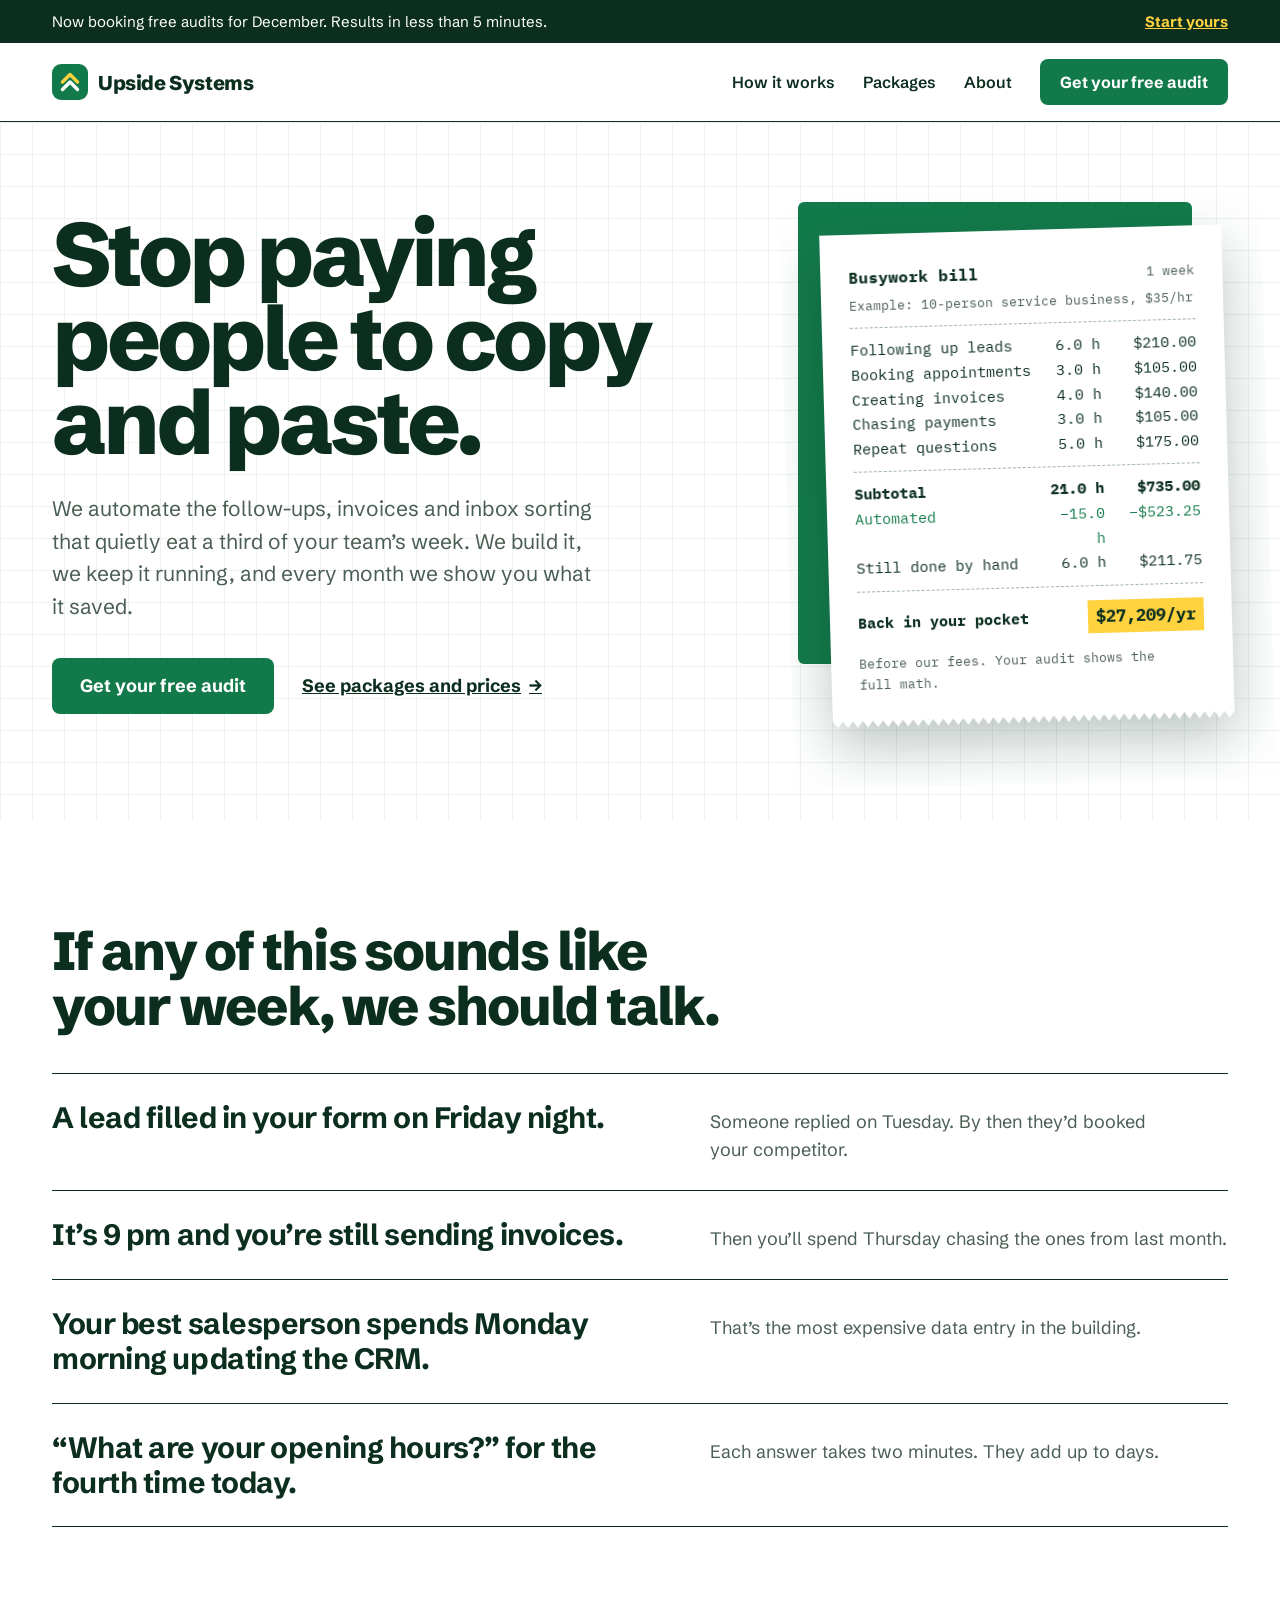
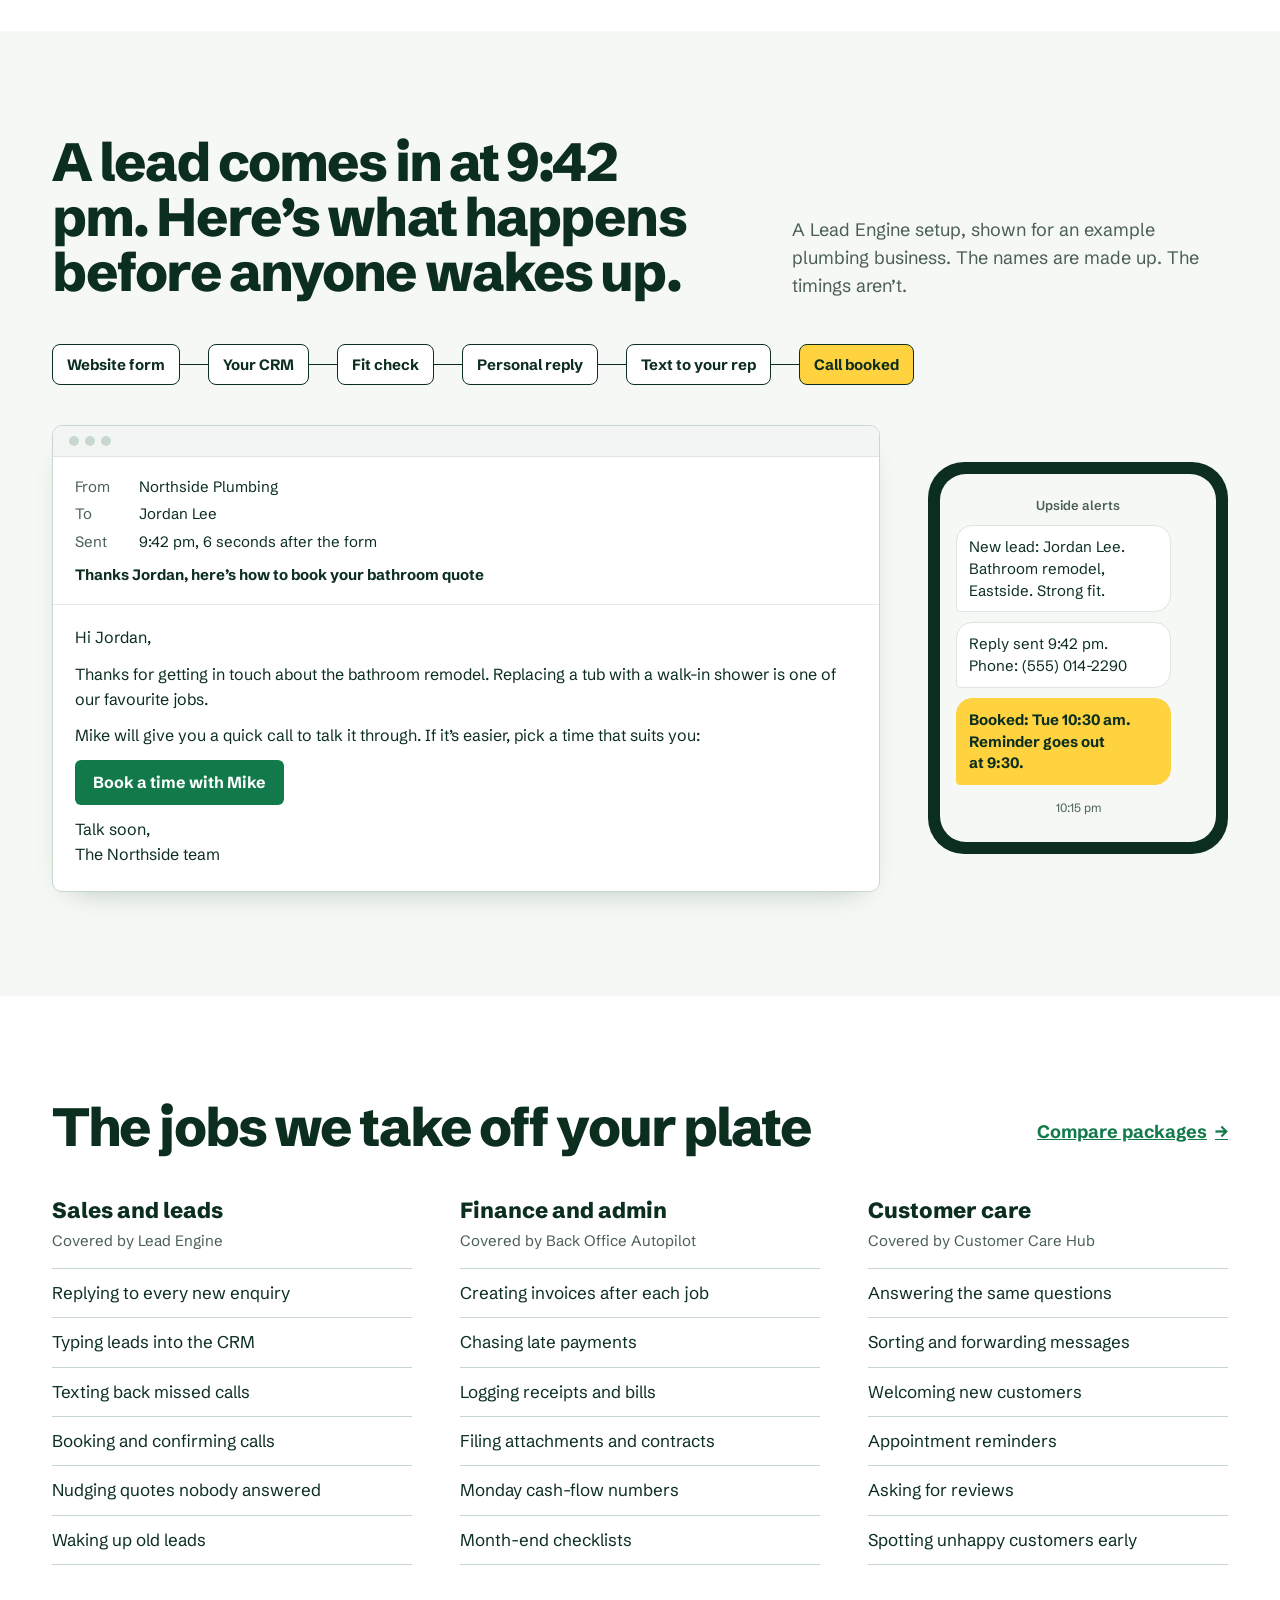
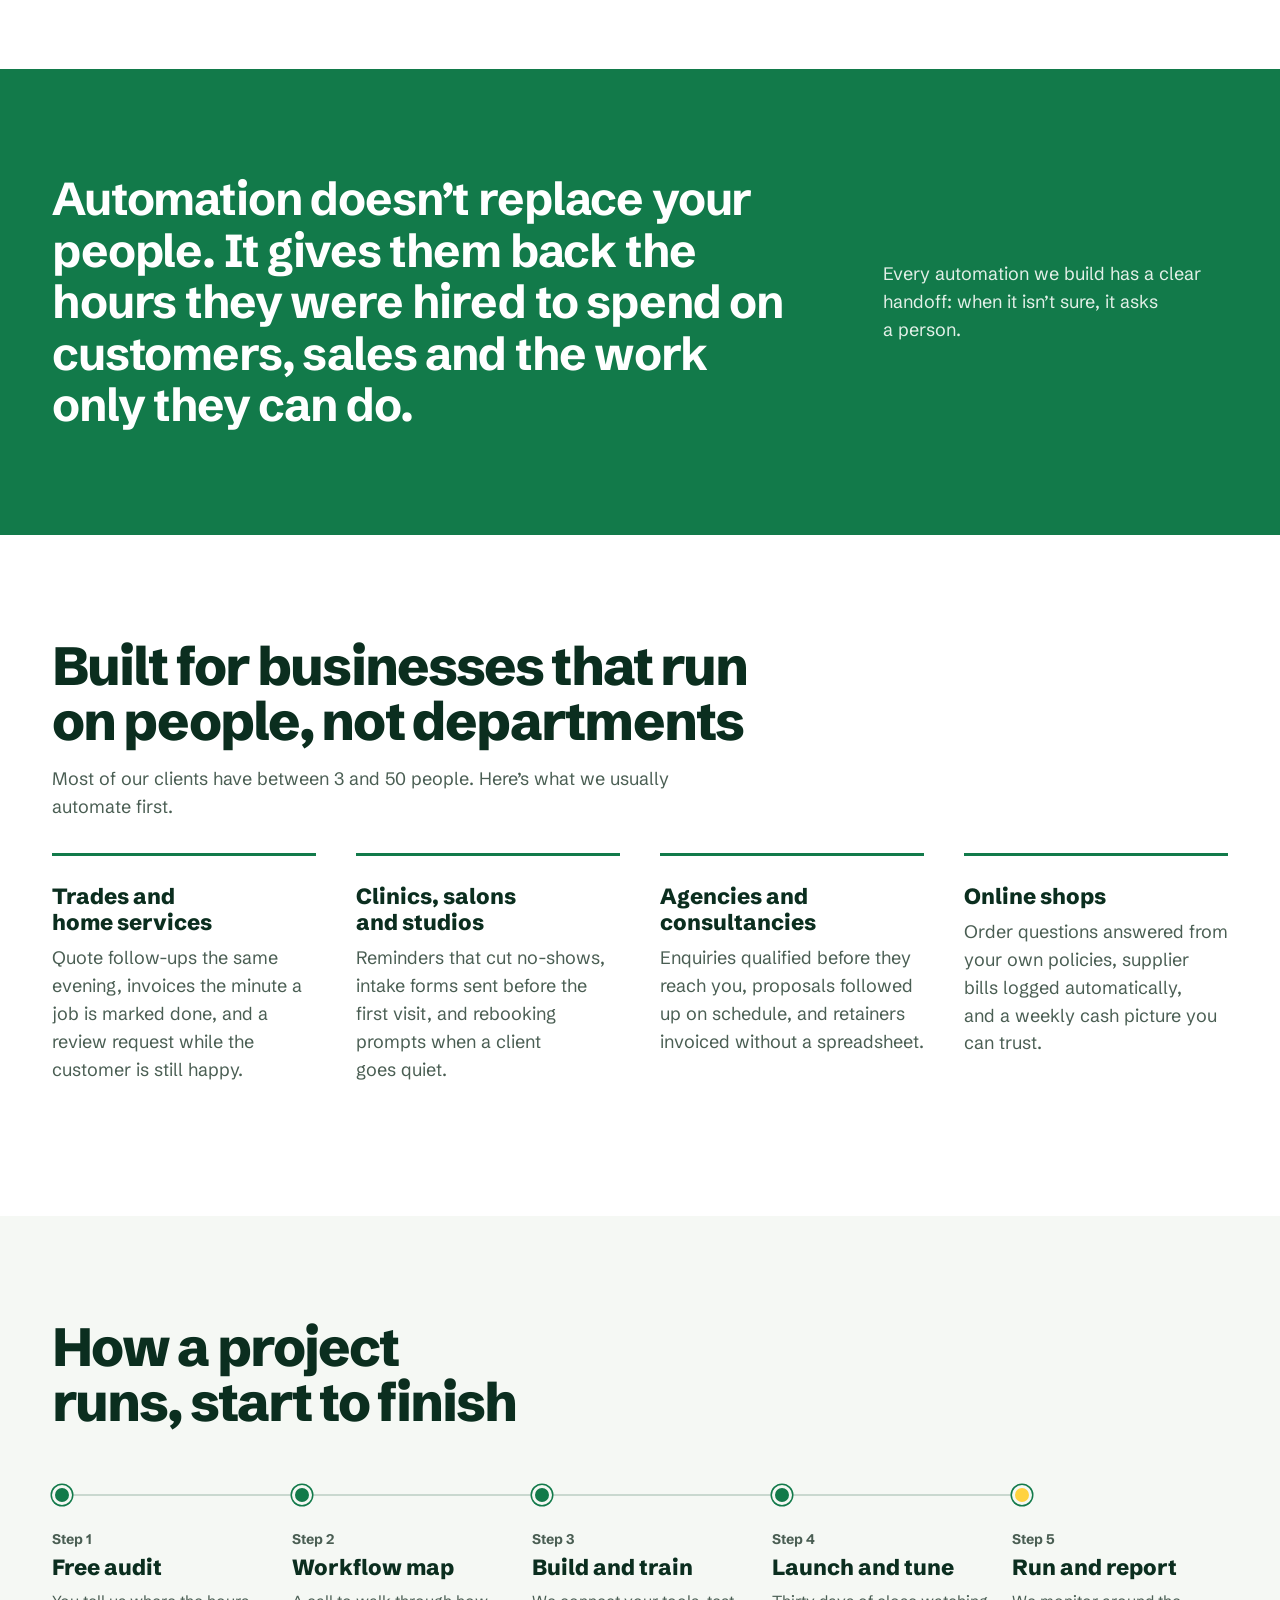
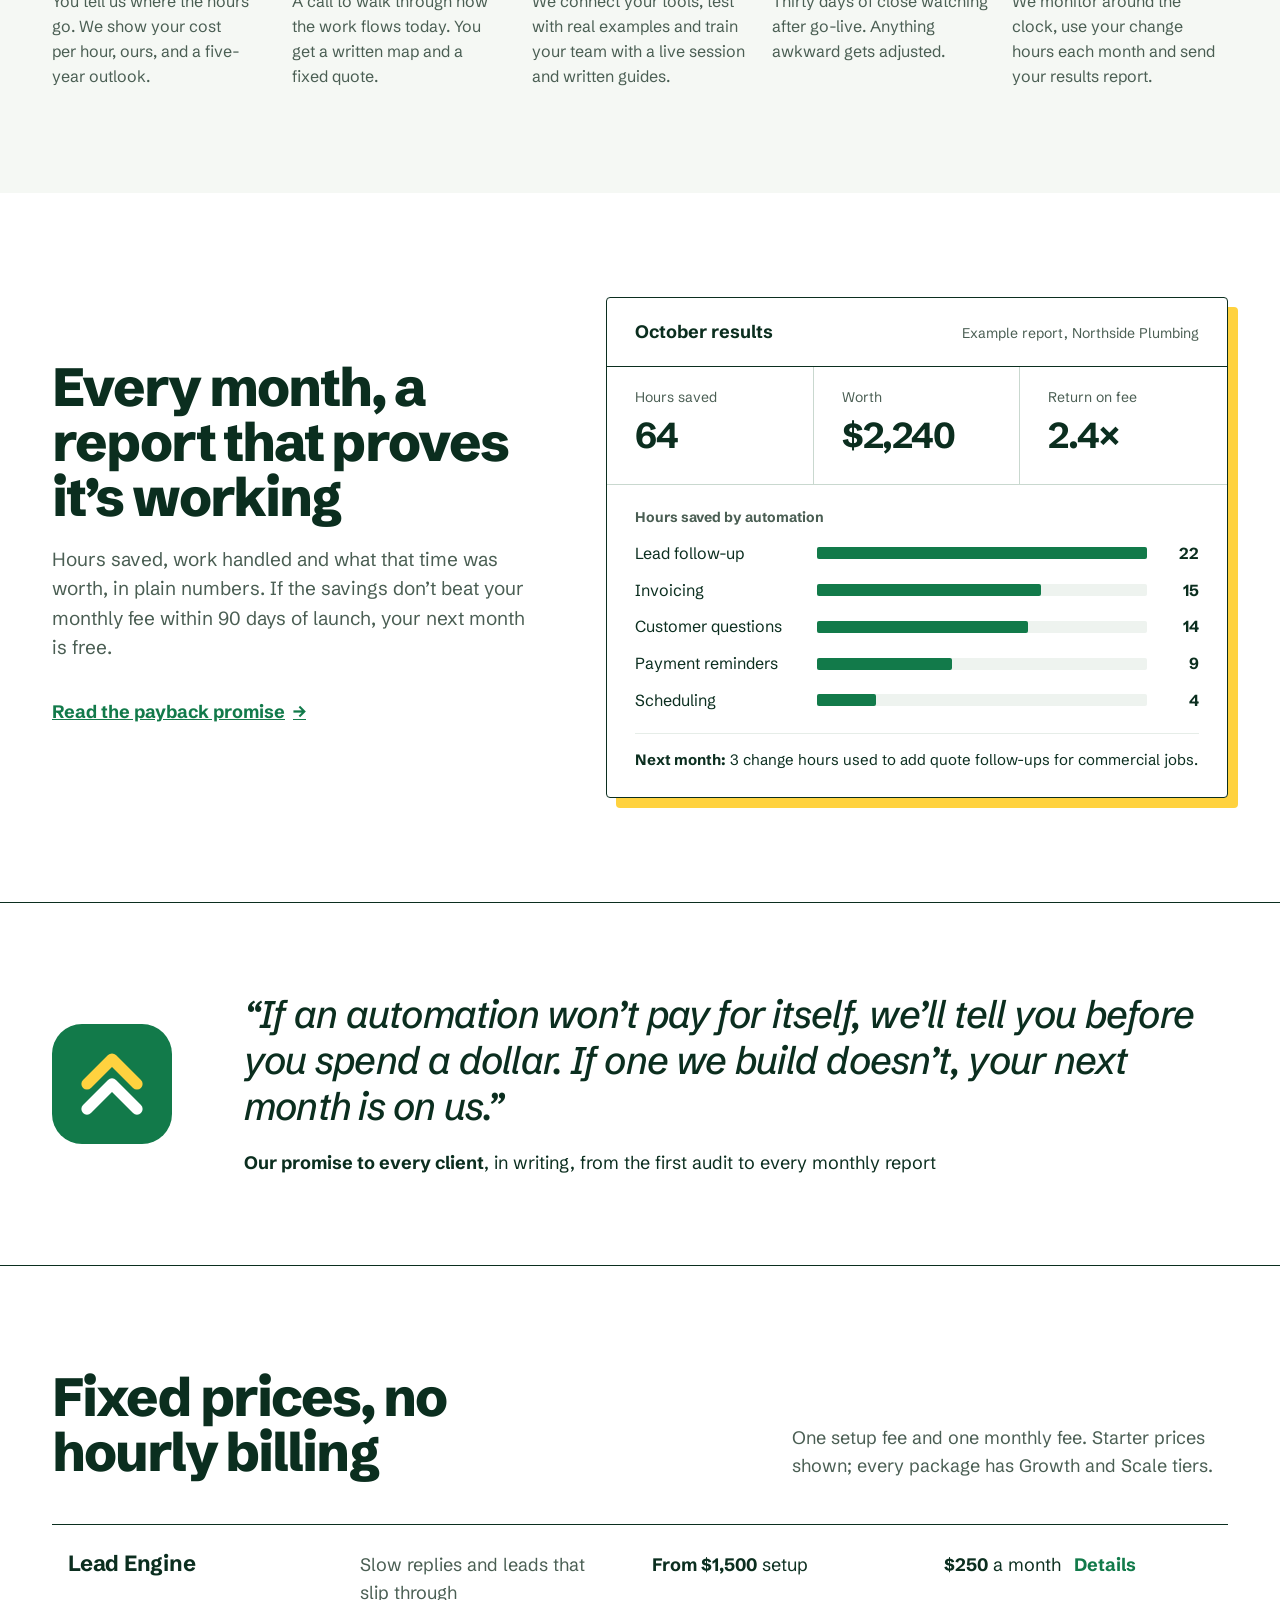
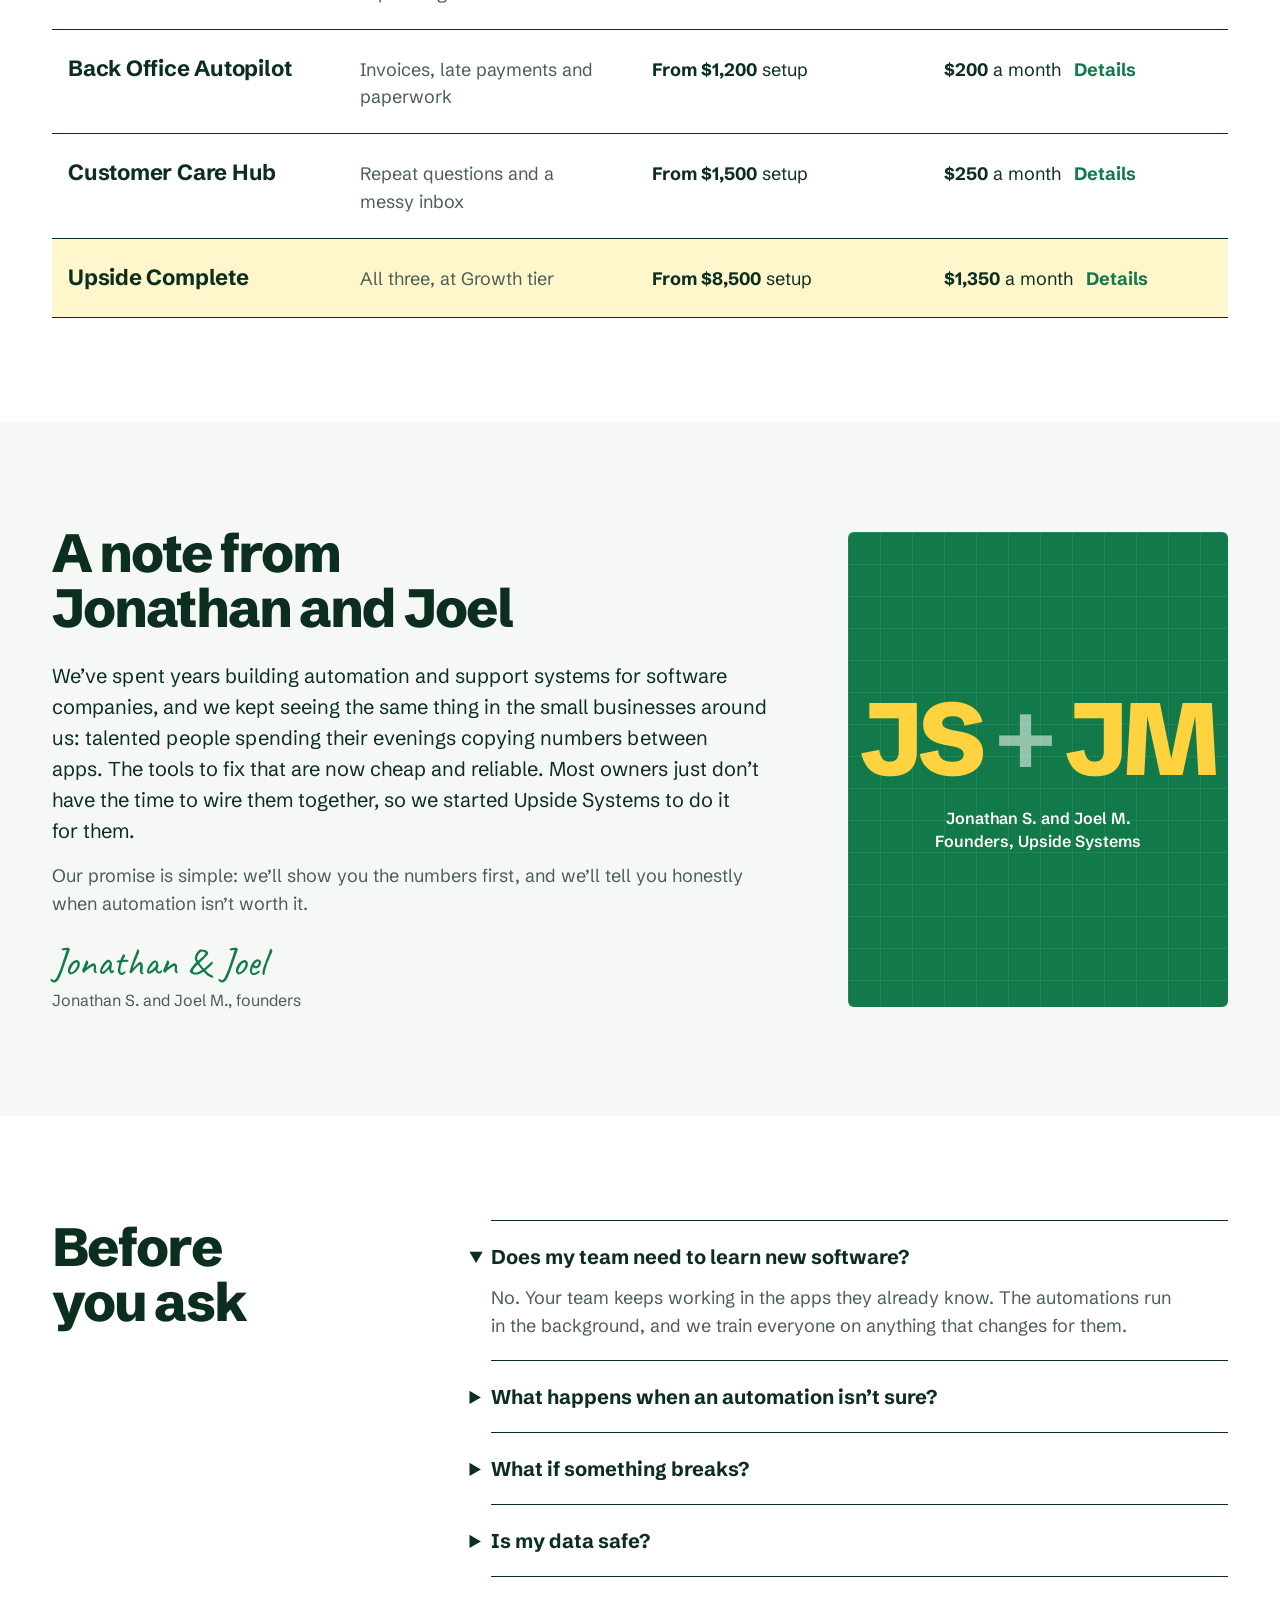
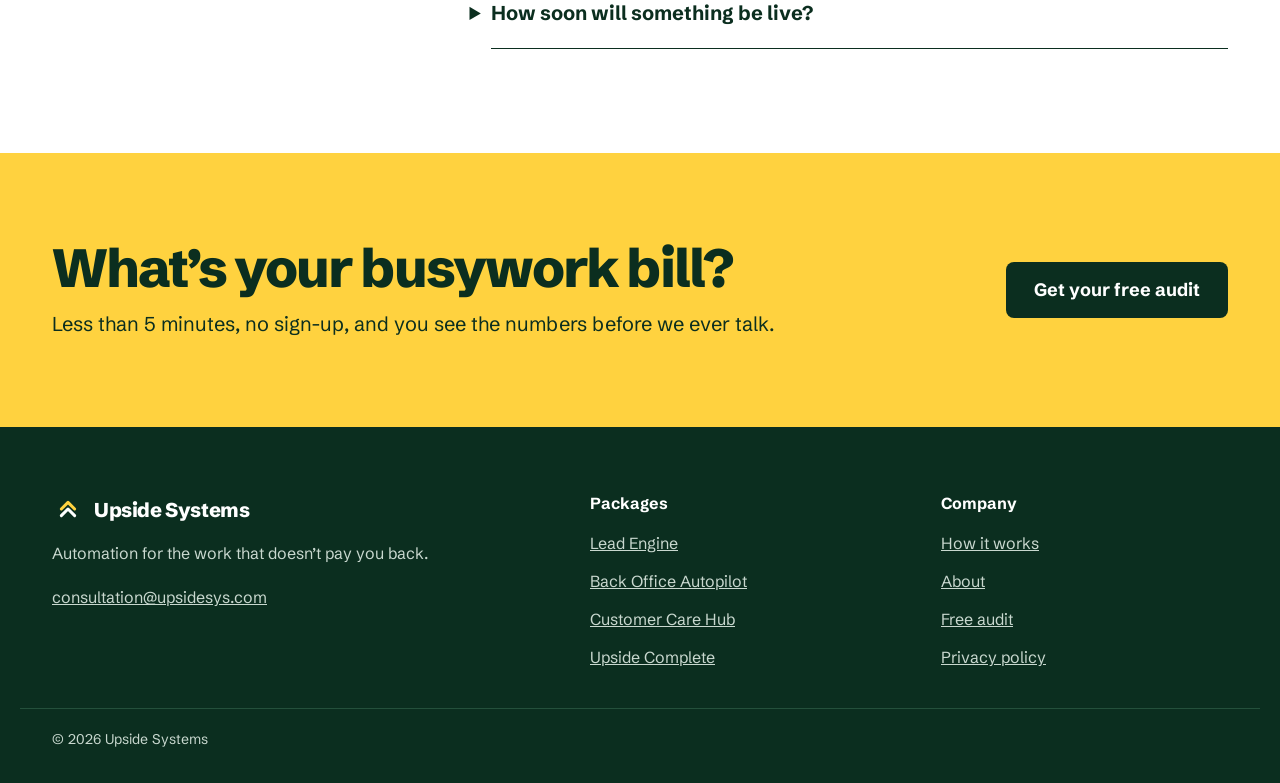
==== commit 8676fea8: "Use upsidesys.com and consultation@upsidesys.com everywhere Updates footer email links, privacy poli" ====
--- a/index.html
+++ b/index.html
@@ -8,8 +8,8 @@
 <meta property="og:title" content="Upside Systems | Automation for small businesses">
 <meta property="og:description" content="We automate the follow-ups, invoices and inbox sorting that eat your team’s week. Built, monitored and reported on every month.">
 <meta property="og:type" content="website">
-<meta property="og:url" content="https://upsidesystems.com/">
-<link rel="canonical" href="https://upsidesystems.com/">
+<meta property="og:url" content="https://upsidesys.com/">
+<link rel="canonical" href="https://upsidesys.com/">
 <meta property="og:site_name" content="Upside Systems">
 <meta name="twitter:card" content="summary">
 <meta name="theme-color" content="#0B2E1F">
@@ -161,7 +161,7 @@
 <div class="footer-brand">
 <a class="brand" href="index.html"><svg viewBox="0 0 48 48" aria-hidden="true"><path d="M14 34 L24 24 L34 34" fill="none" stroke="#FFFFFF" stroke-width="4.5" stroke-linecap="round" stroke-linejoin="round"/><path d="M14 24 L24 14 L34 24" fill="none" stroke="#FFD23F" stroke-width="4.5" stroke-linecap="round" stroke-linejoin="round"/></svg><span>Upside Systems</span></a>
 <span>Automation for the work that doesn’t pay you back.</span>
-<a href="mailto:hello@upsidesystems.com">hello@upsidesystems.com</a>
+<a href="mailto:consultation@upsidesys.com">consultation@upsidesys.com</a>
 </div>
 <nav class="footer-col" aria-label="Packages">
 <strong>Packages</strong>
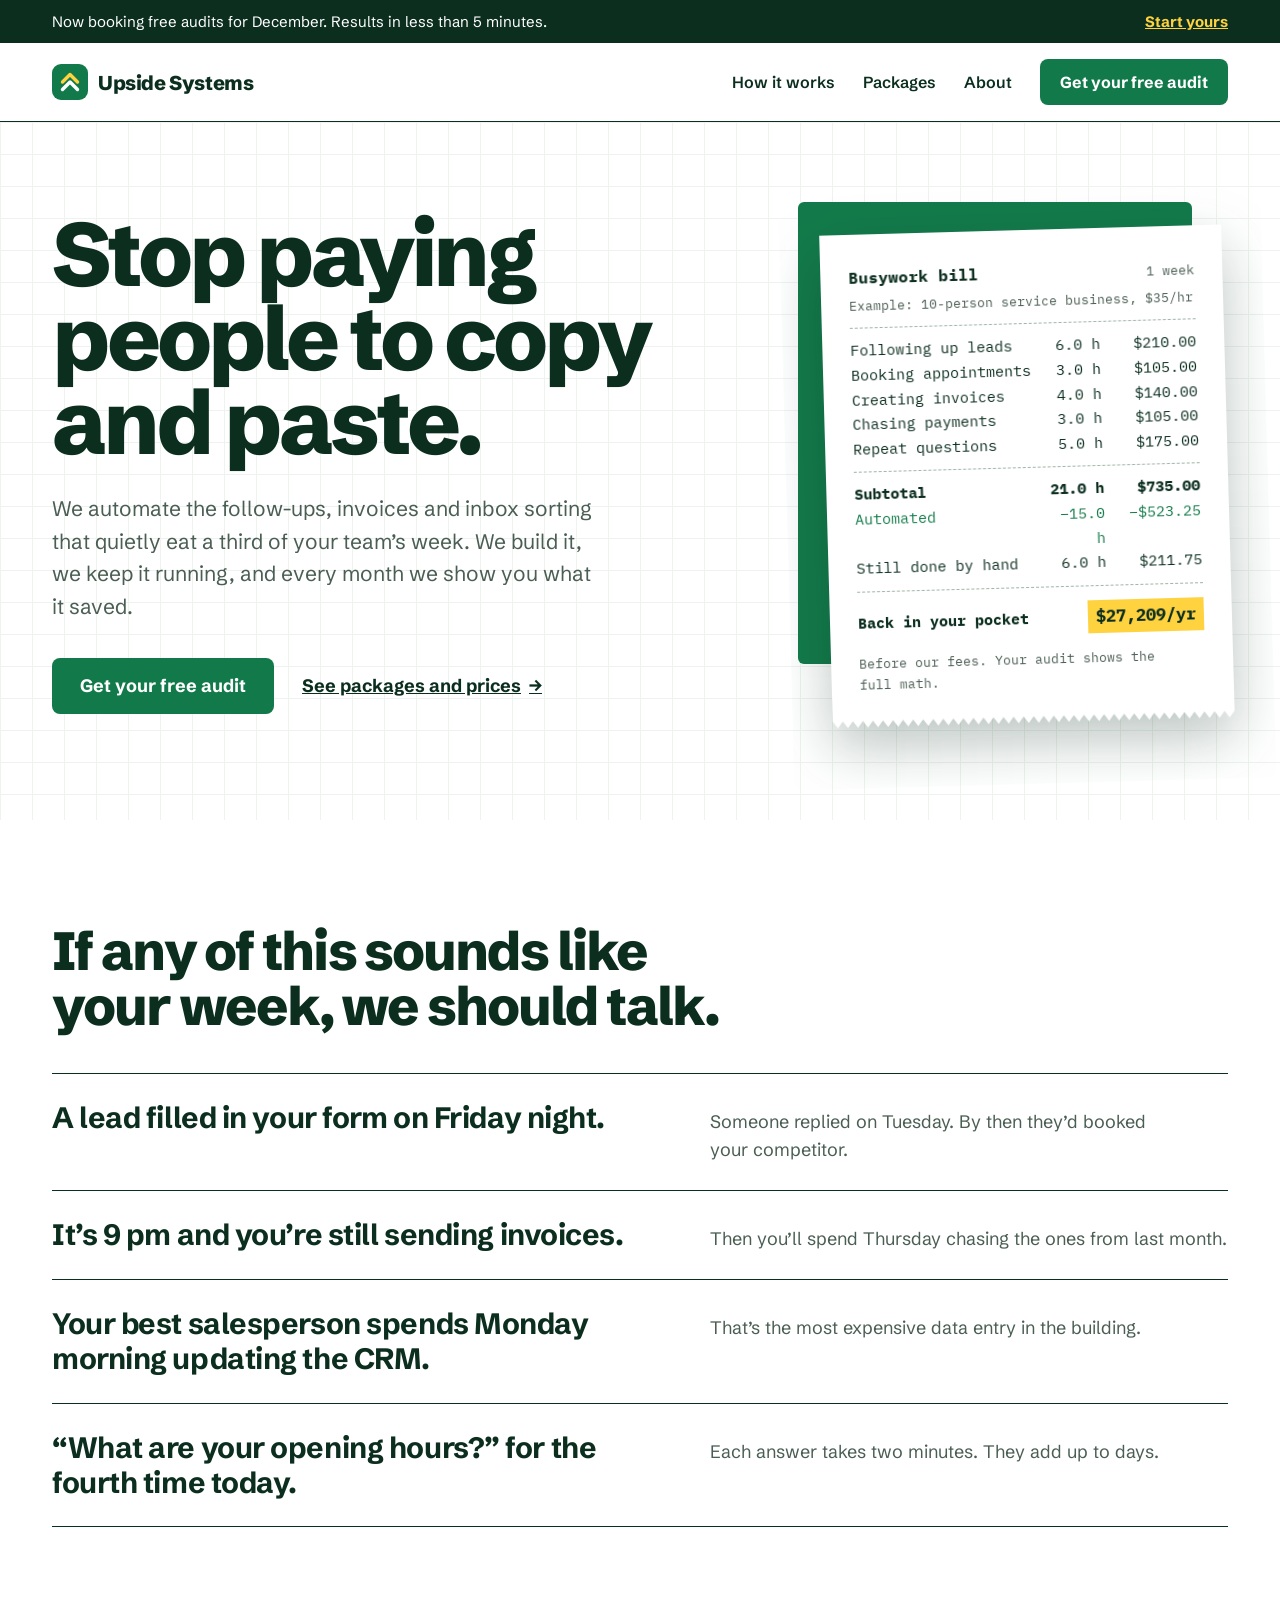
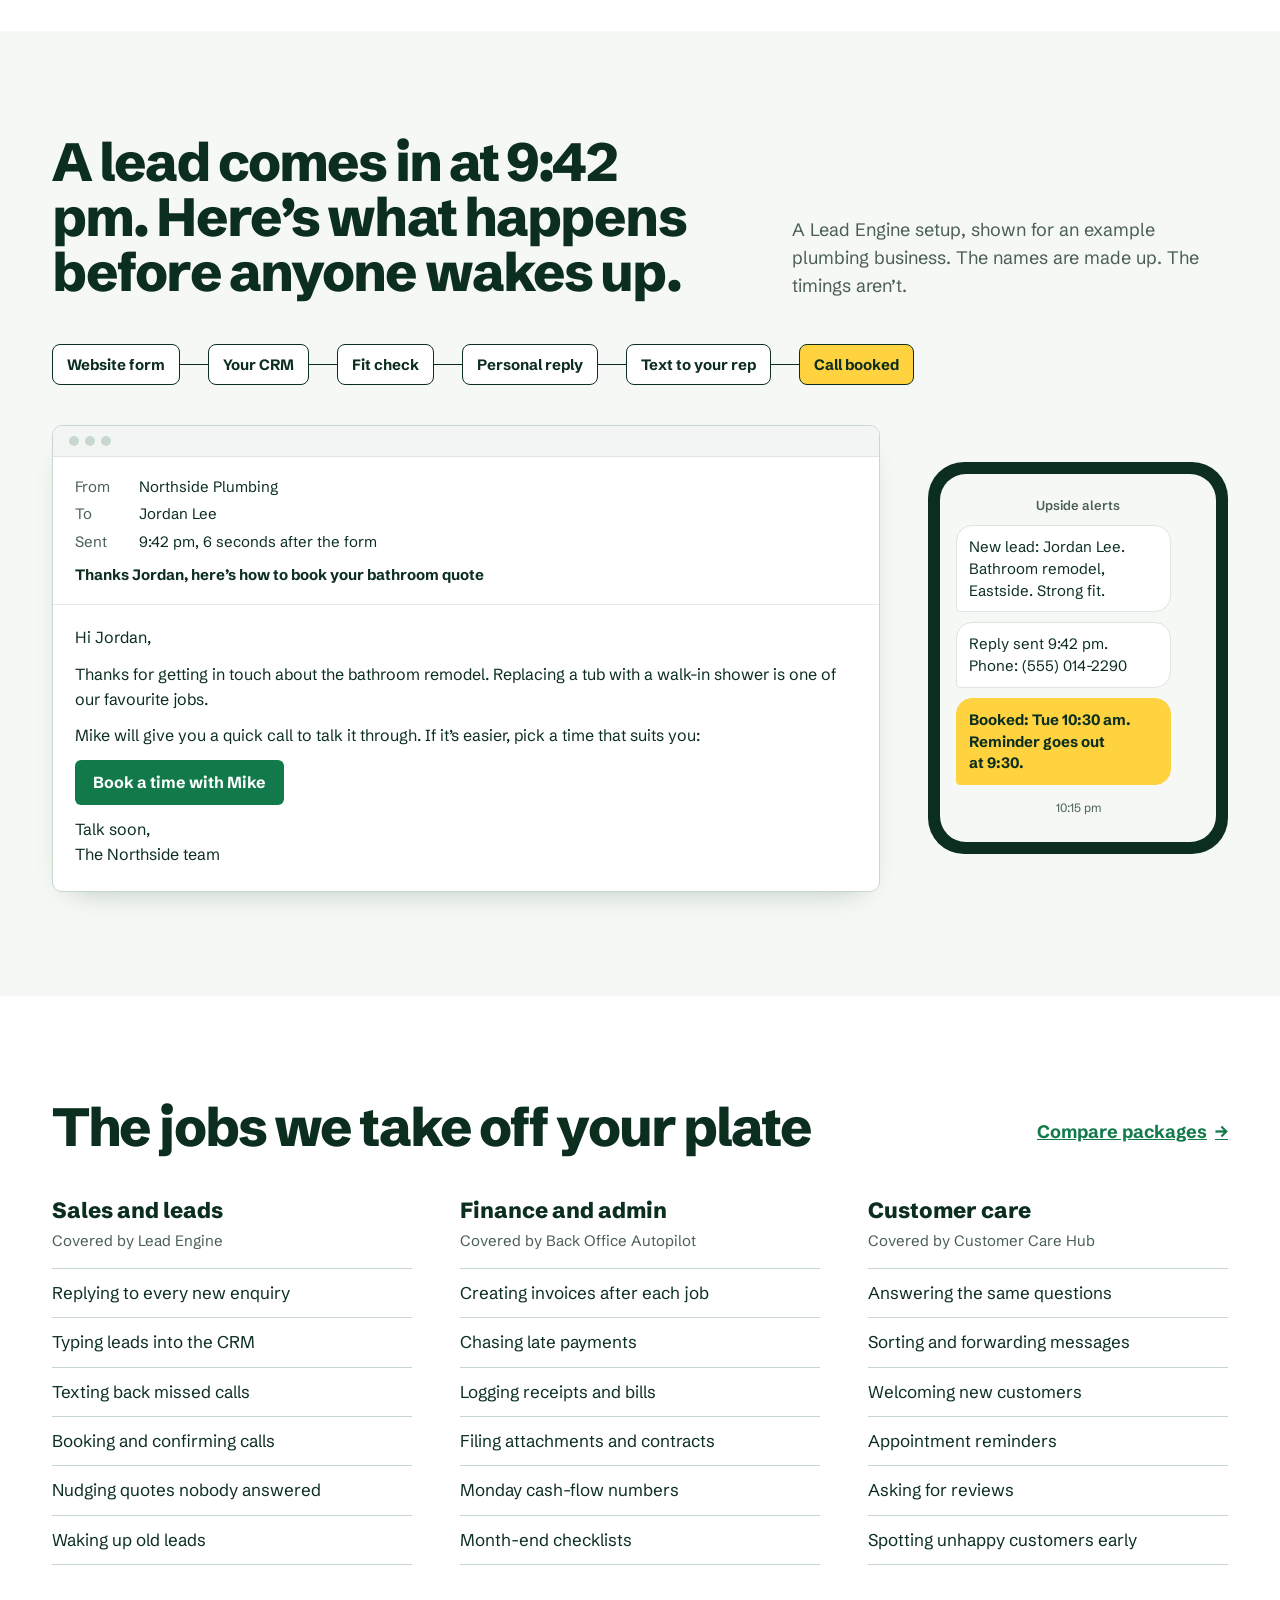
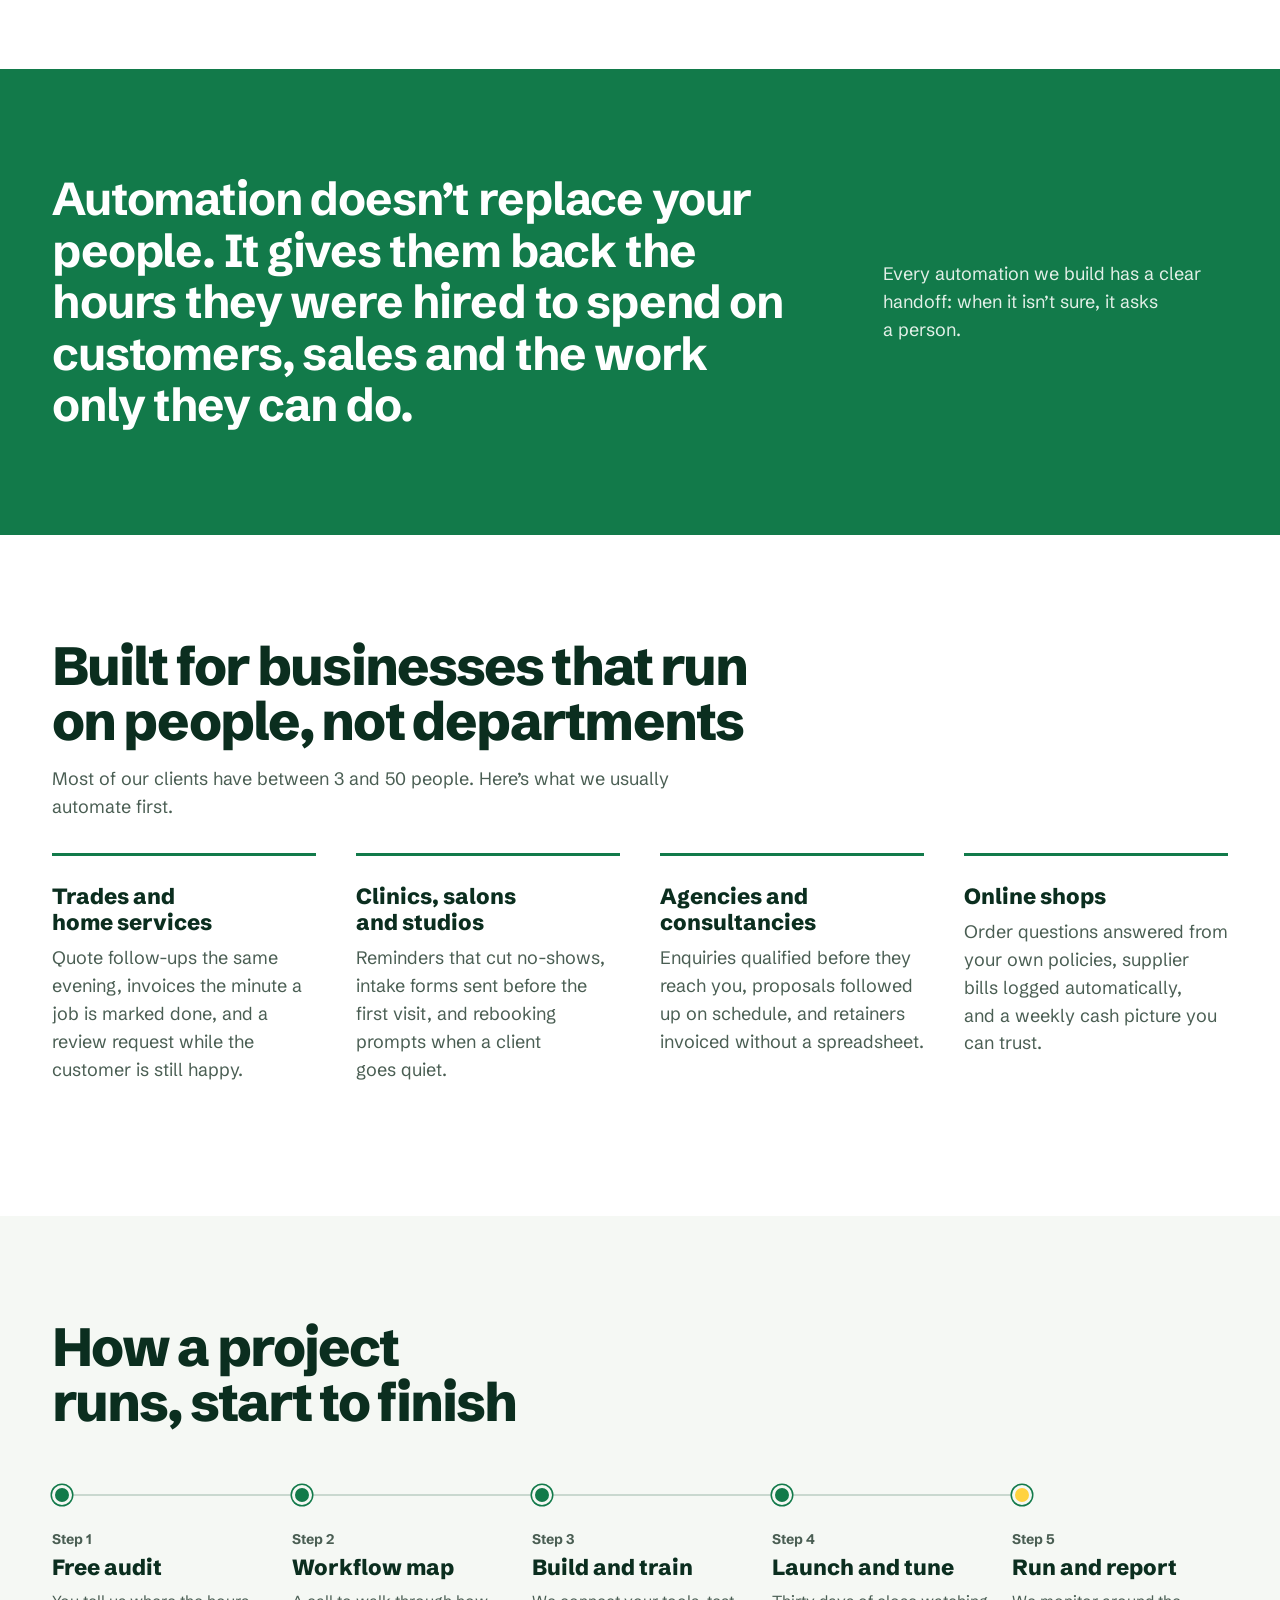
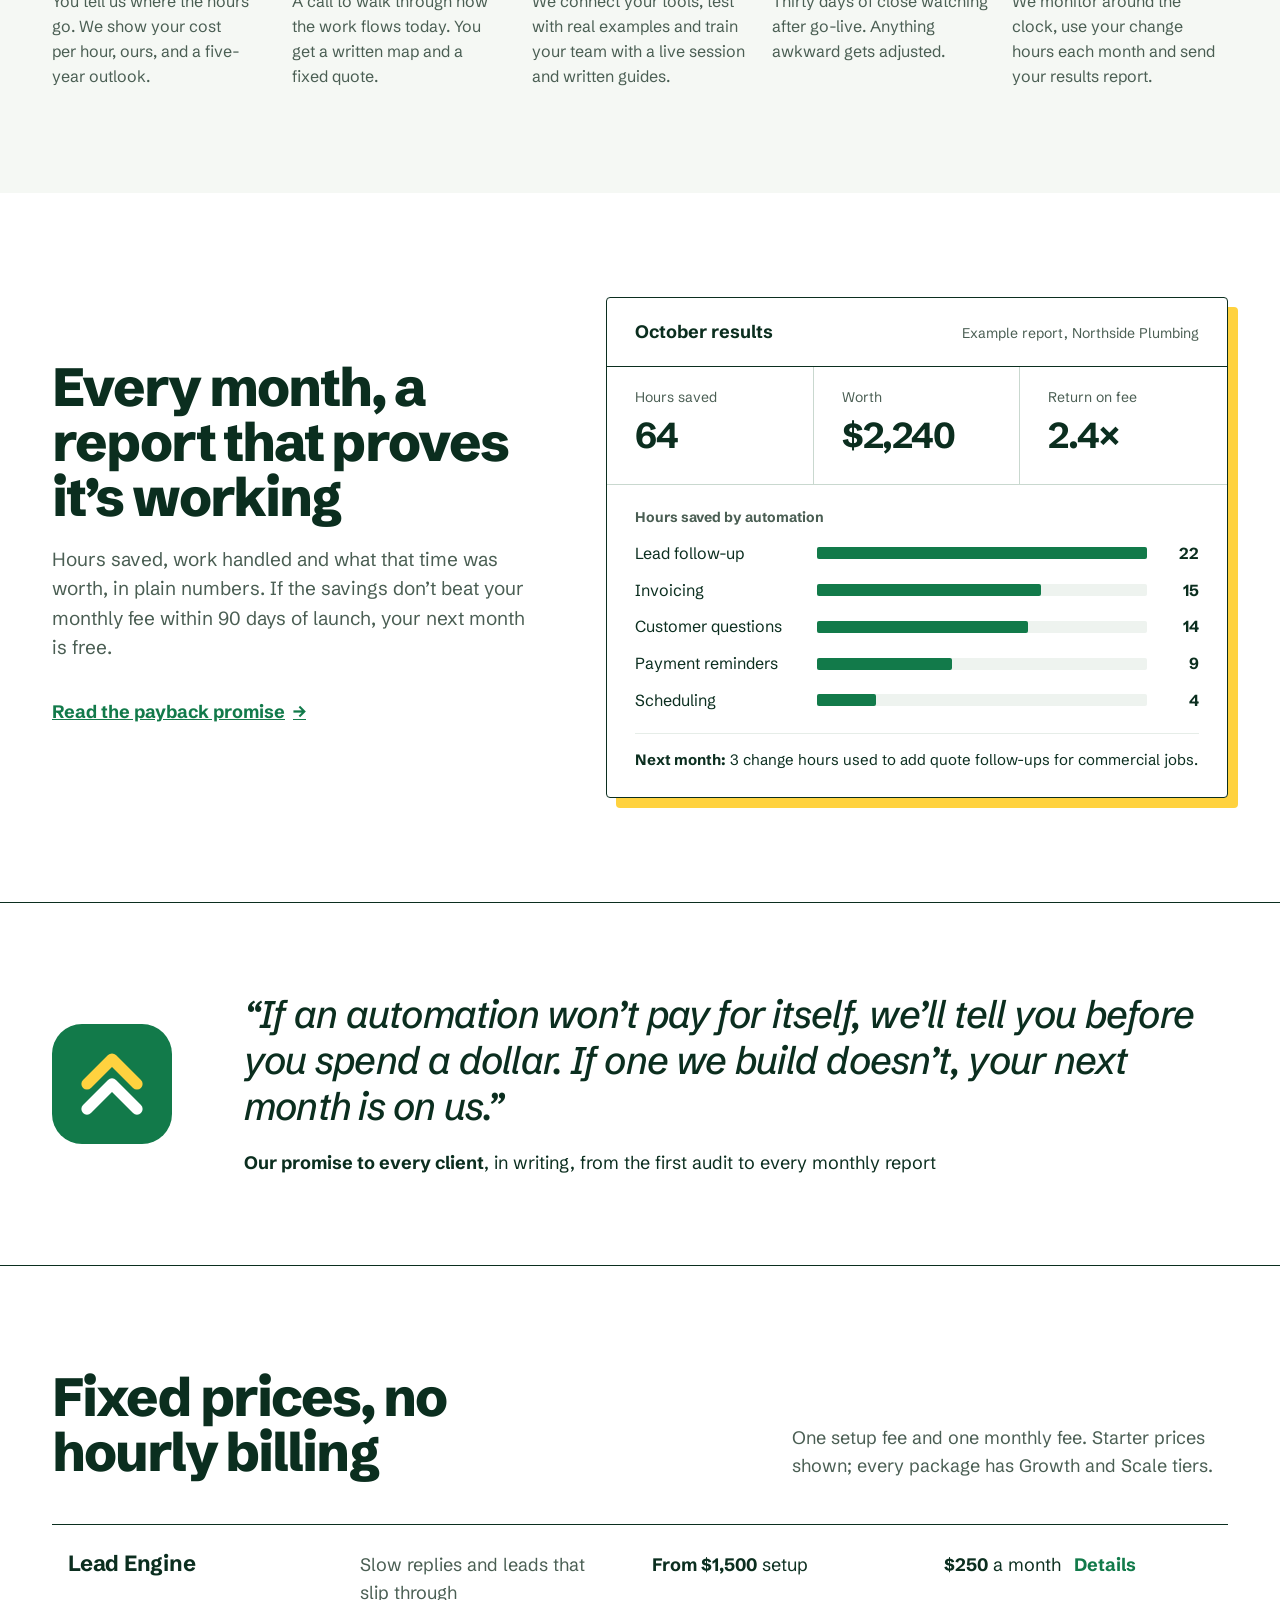
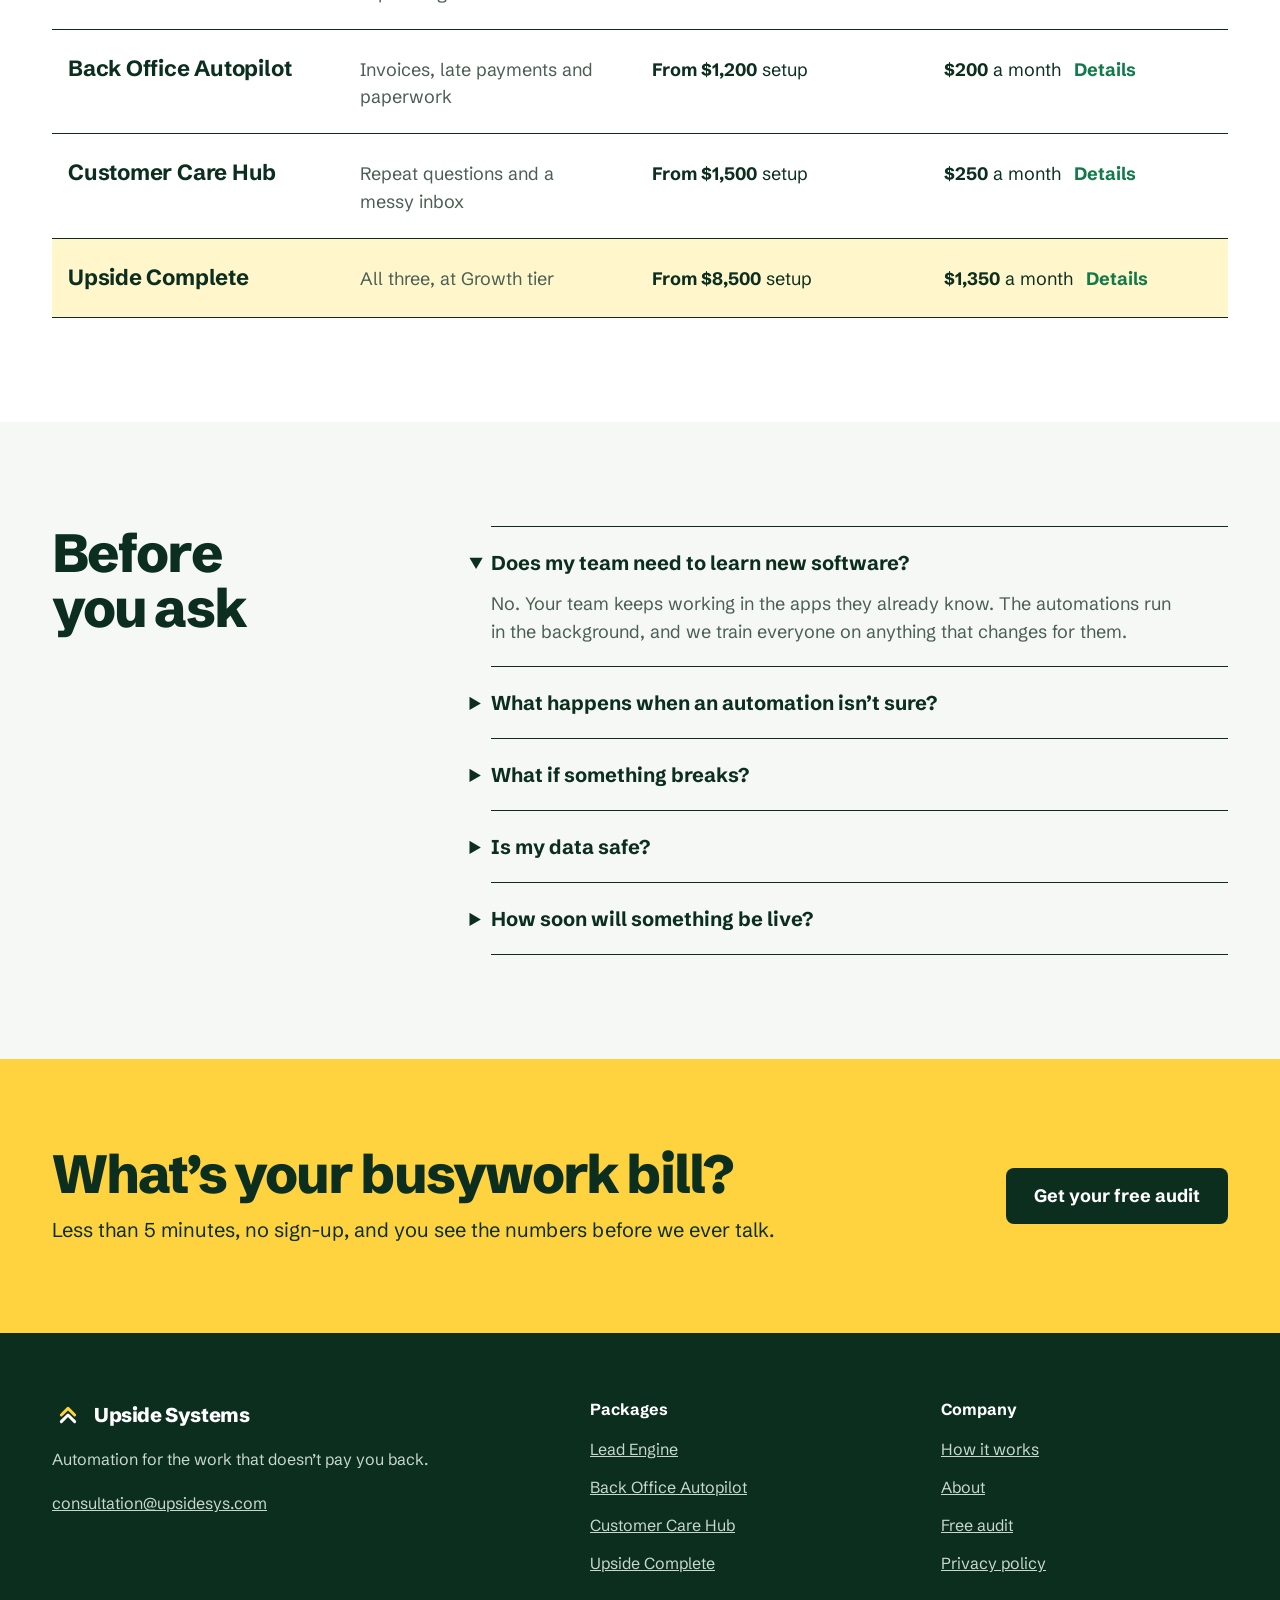
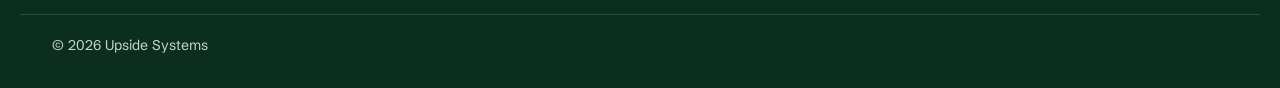
==== commit c66b30c1: "Remove the founders section from the home page The FAQ takes the mist background so the page keeps a" ====
--- a/index.html
+++ b/index.html
@@ -134,18 +134,7 @@
 <div class="price-rows"><a class="price-row" href="packages.html#lead"><strong class="name">Lead Engine</strong><span class="what">Slow replies and leads that slip through</span><span><strong>From $1,500</strong> setup</span><span><strong>$250</strong> a month <span class="go">Details</span></span></a><a class="price-row" href="packages.html#office"><strong class="name">Back Office Autopilot</strong><span class="what">Invoices, late payments and paperwork</span><span><strong>From $1,200</strong> setup</span><span><strong>$200</strong> a month <span class="go">Details</span></span></a><a class="price-row" href="packages.html#care"><strong class="name">Customer Care Hub</strong><span class="what">Repeat questions and a messy inbox</span><span><strong>From $1,500</strong> setup</span><span><strong>$250</strong> a month <span class="go">Details</span></span></a><a class="price-row highlight" href="packages.html#complete"><strong class="name">Upside Complete</strong><span class="what">All three, at Growth tier</span><span><strong>From $8,500</strong> setup</span><span><strong>$1,350</strong> a month <span class="go">Details</span></span></a></div>
 </section>
 
-<section class="bg-mist"><div class="wrap section founder">
-<div class="copy">
-<h2 class="h2" style="margin-bottom:24px">A note from Jonathan and Joel</h2>
-<p style="margin:0 0 16px;font-size:20px">We’ve spent years building automation and support systems for software companies, and we kept seeing the same thing in the small businesses around us: talented people spending their evenings copying numbers between apps. The tools to fix that are now cheap and reliable. Most owners just don’t have the time to wire them together, so we started Upside Systems to do it for them.</p>
-<p class="muted" style="margin:0 0 24px">Our promise is simple: we’ll show you the numbers first, and we’ll tell you honestly when automation isn’t worth it.</p>
-<p class="signature">Jonathan &amp; Joel</p>
-<p class="muted" style="margin:6px 0 0;font-size:16px">Jonathan S. and Joel M., founders</p>
-</div>
-<div class="ph monogram" role="img" aria-label="Jonathan S. and Joel M., founders of Upside Systems"><span>JS<em>+</em>JM</span><small>Jonathan S. and Joel M.<br>Founders, Upside Systems</small></div>
-</div></section>
-
-<section class="wrap section faq-wrap" aria-labelledby="home-faq">
+<section class="bg-mist" aria-labelledby="home-faq"><div class="wrap section faq-wrap">
 <h2 class="h2" id="home-faq">Before you ask</h2>
 <div class="faq"><details open><summary>Does my team need to learn new software?</summary><p>No. Your team keeps working in the apps they already know. The automations run in the background, and we train everyone on anything that changes for them.</p></details>
 <details><summary>What happens when an automation isn’t sure?</summary><p>It stops and asks a person. Anything the system isn’t confident about, like an unusual request or an upset customer, goes to someone on your team instead of getting a guessed answer.</p></details>
@@ -153,7 +142,7 @@
 <details><summary>Is my data safe?</summary><p>Your data stays in the tools you already use. We connect only what each automation needs, and you can remove our access at any time.</p></details>
 <details><summary>How soon will something be live?</summary><p>Usually two to three weeks from your workflow map call to your first automation going live. Bigger Scale projects take four to eight weeks, and we launch in stages so you see results along the way.</p></details>
 </div>
-</section>
+</div></section>
 <section class="bg-yellow"><div class="wrap cta-in"><div><h2 class="h2">What’s your busywork bill?</h2><p>Less than 5 minutes, no sign-up, and you see the numbers before we ever talk.</p></div><a class="btn btn-dark" href="audit.html">Get your free audit</a></div></section>
 </main>
 <footer class="site-footer">
--- a/assets/styles.css
+++ b/assets/styles.css
@@ -209,10 +209,6 @@
 .price-row .what{color:var(--muted)}
 .price-row .go{color:var(--green);font-weight:700;margin-left:8px}
 
-/* Founder note */
-.founder{display:flex;flex-wrap:wrap;gap:48px 80px;align-items:center}
-.founder .copy{flex:1 1 520px;min-width:0}
-.founder .ph{flex:0 1 380px;aspect-ratio:4/5;min-width:260px;background:var(--white)}
 .monogram{flex-direction:column;gap:18px;border:0;background:var(--green) !important;color:var(--white);position:relative;overflow:hidden;background-image:linear-gradient(rgba(255,255,255,.07) 1px,transparent 1px),linear-gradient(90deg,rgba(255,255,255,.07) 1px,transparent 1px) !important;background-size:32px 32px !important;border-radius:6px}
 .monogram span{font-size:clamp(64px,8vw,104px);white-space:nowrap;font-weight:800;letter-spacing:-.05em;line-height:1;color:var(--yellow)}
 .monogram span em{font-style:normal;color:var(--white);opacity:.55;margin:0 .12em;font-weight:600}
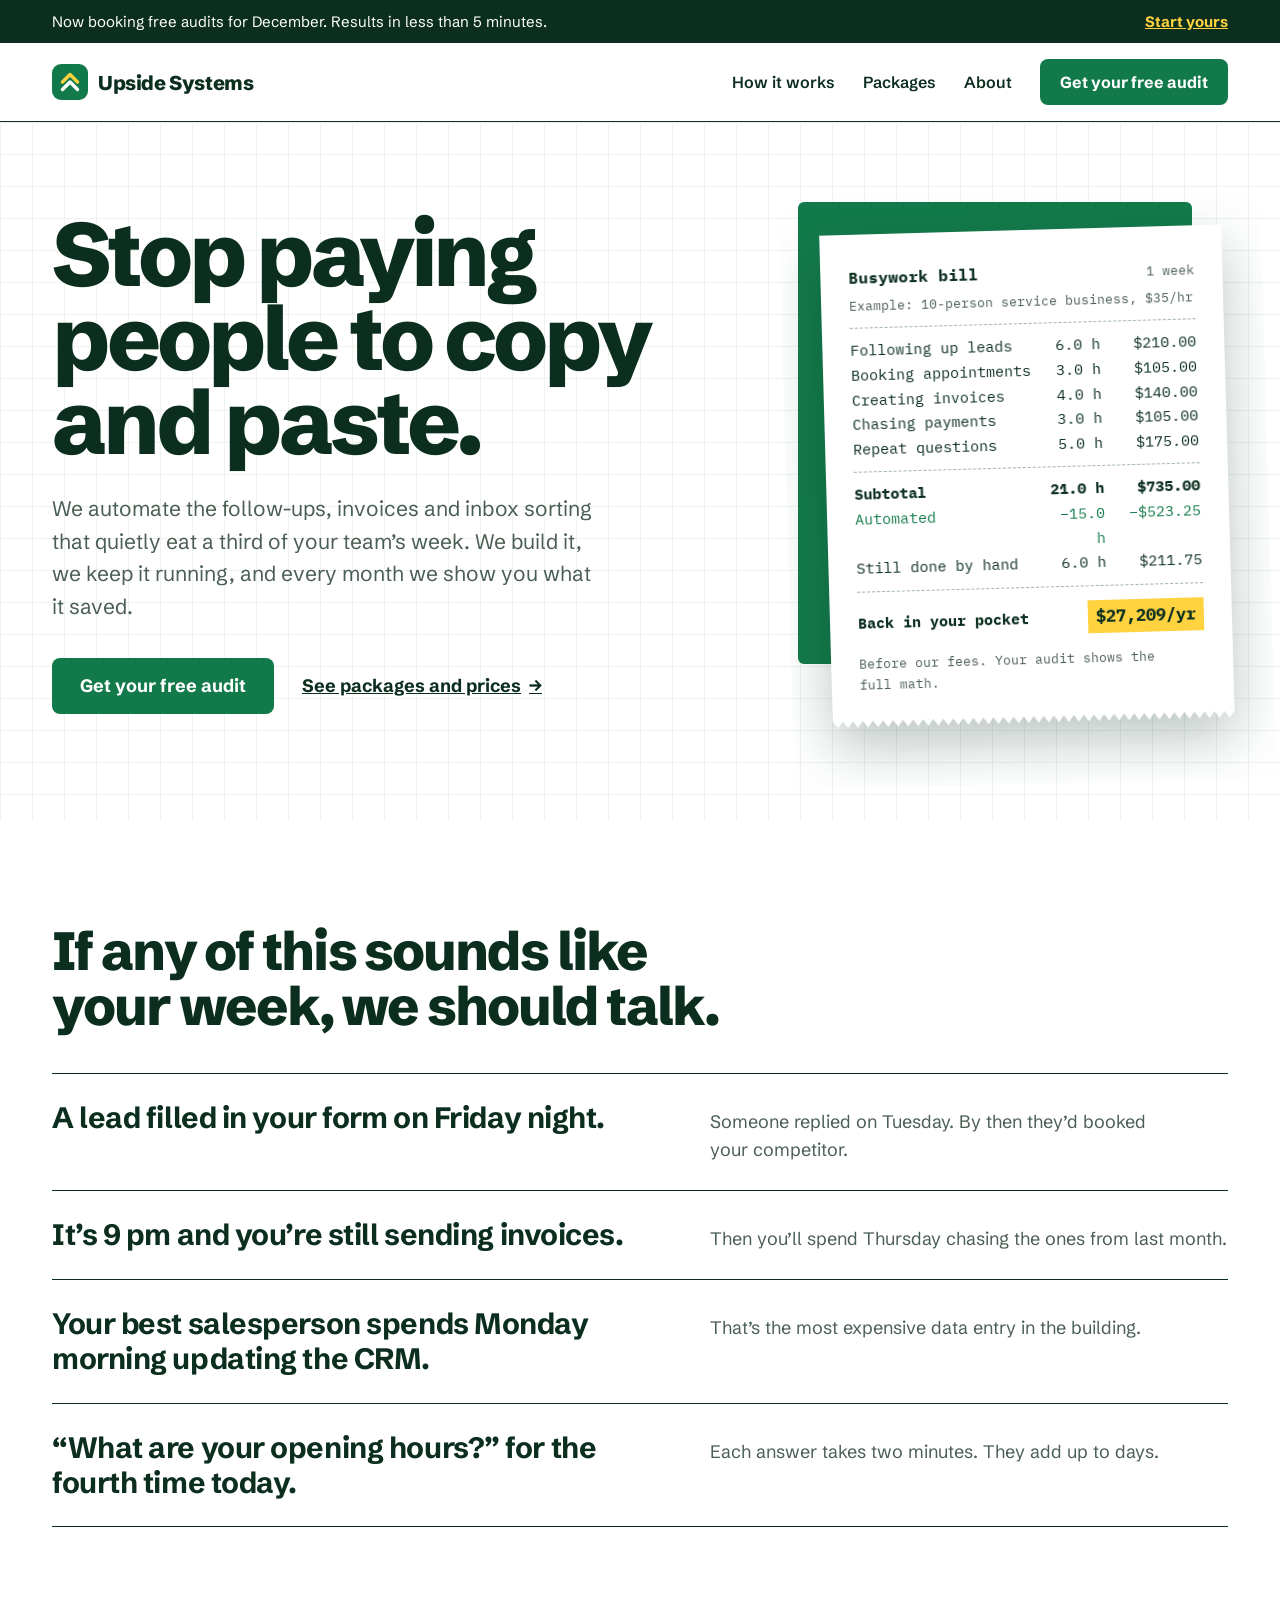
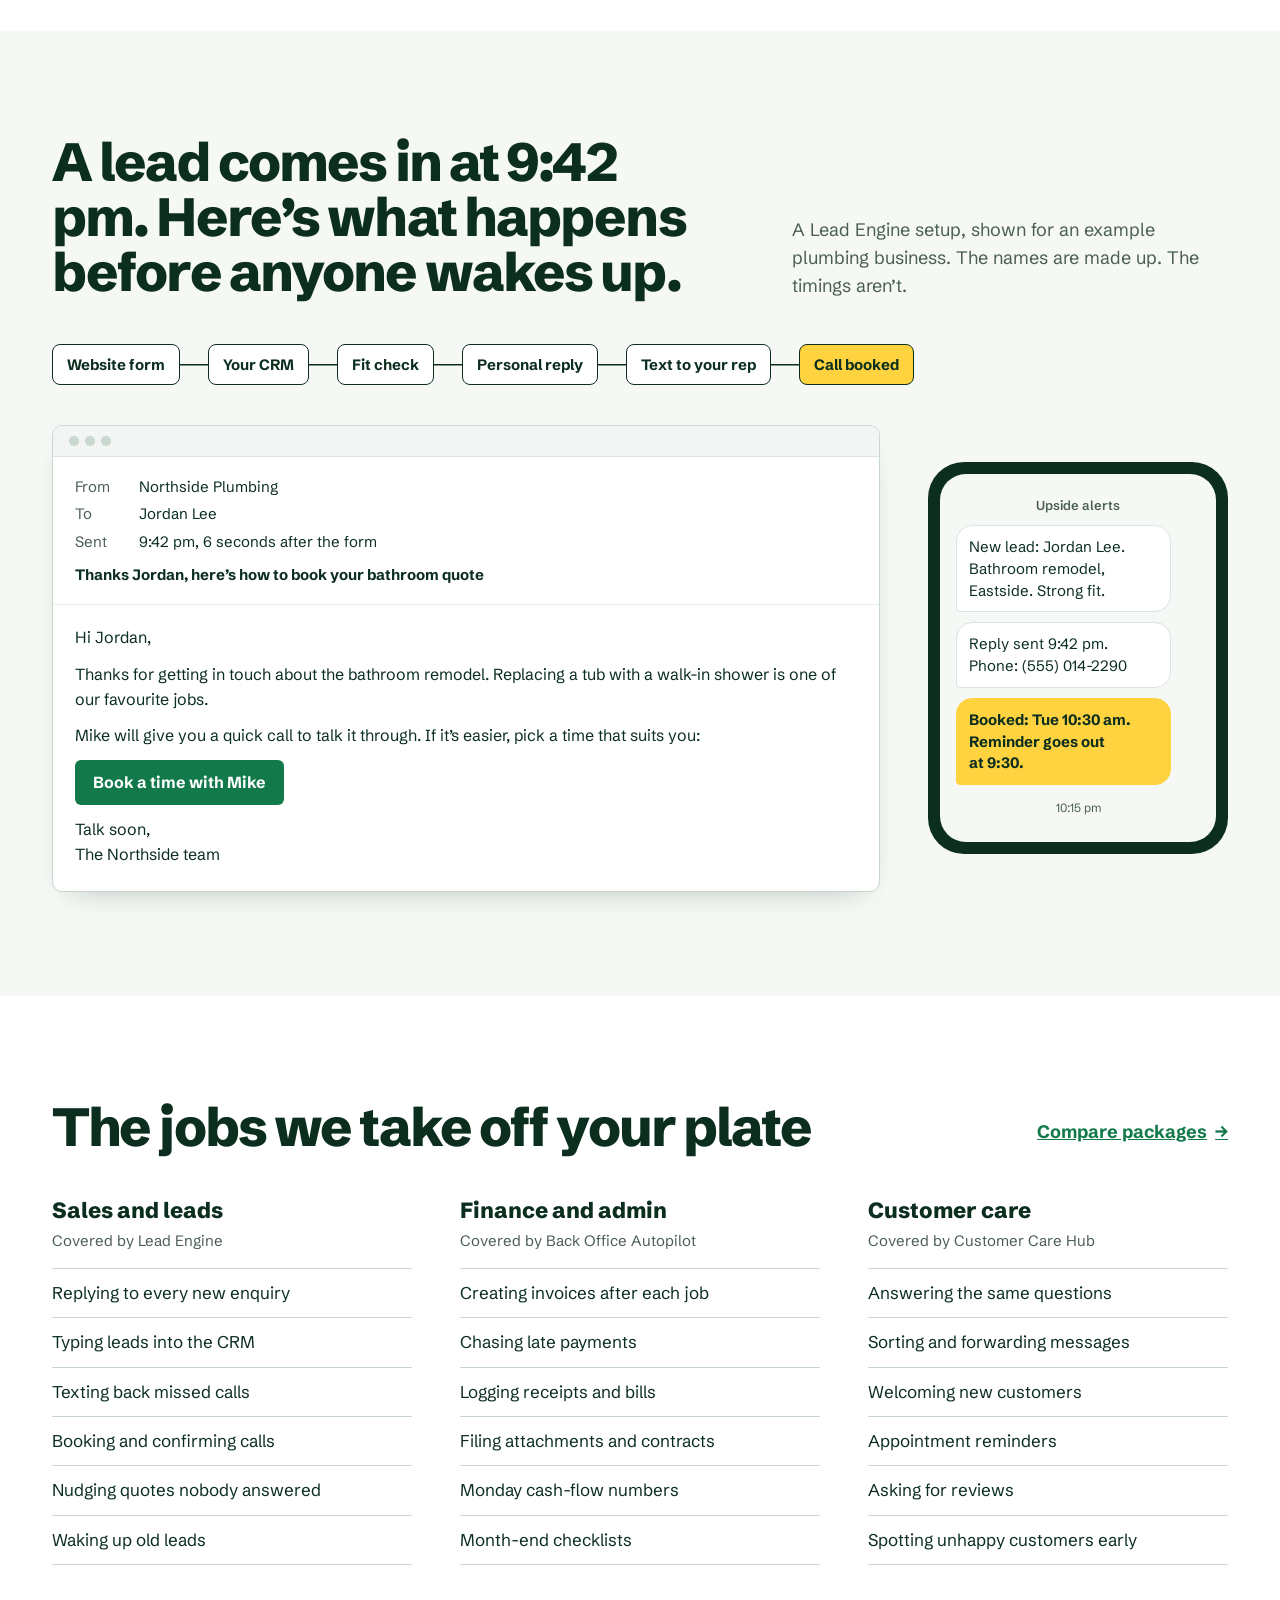
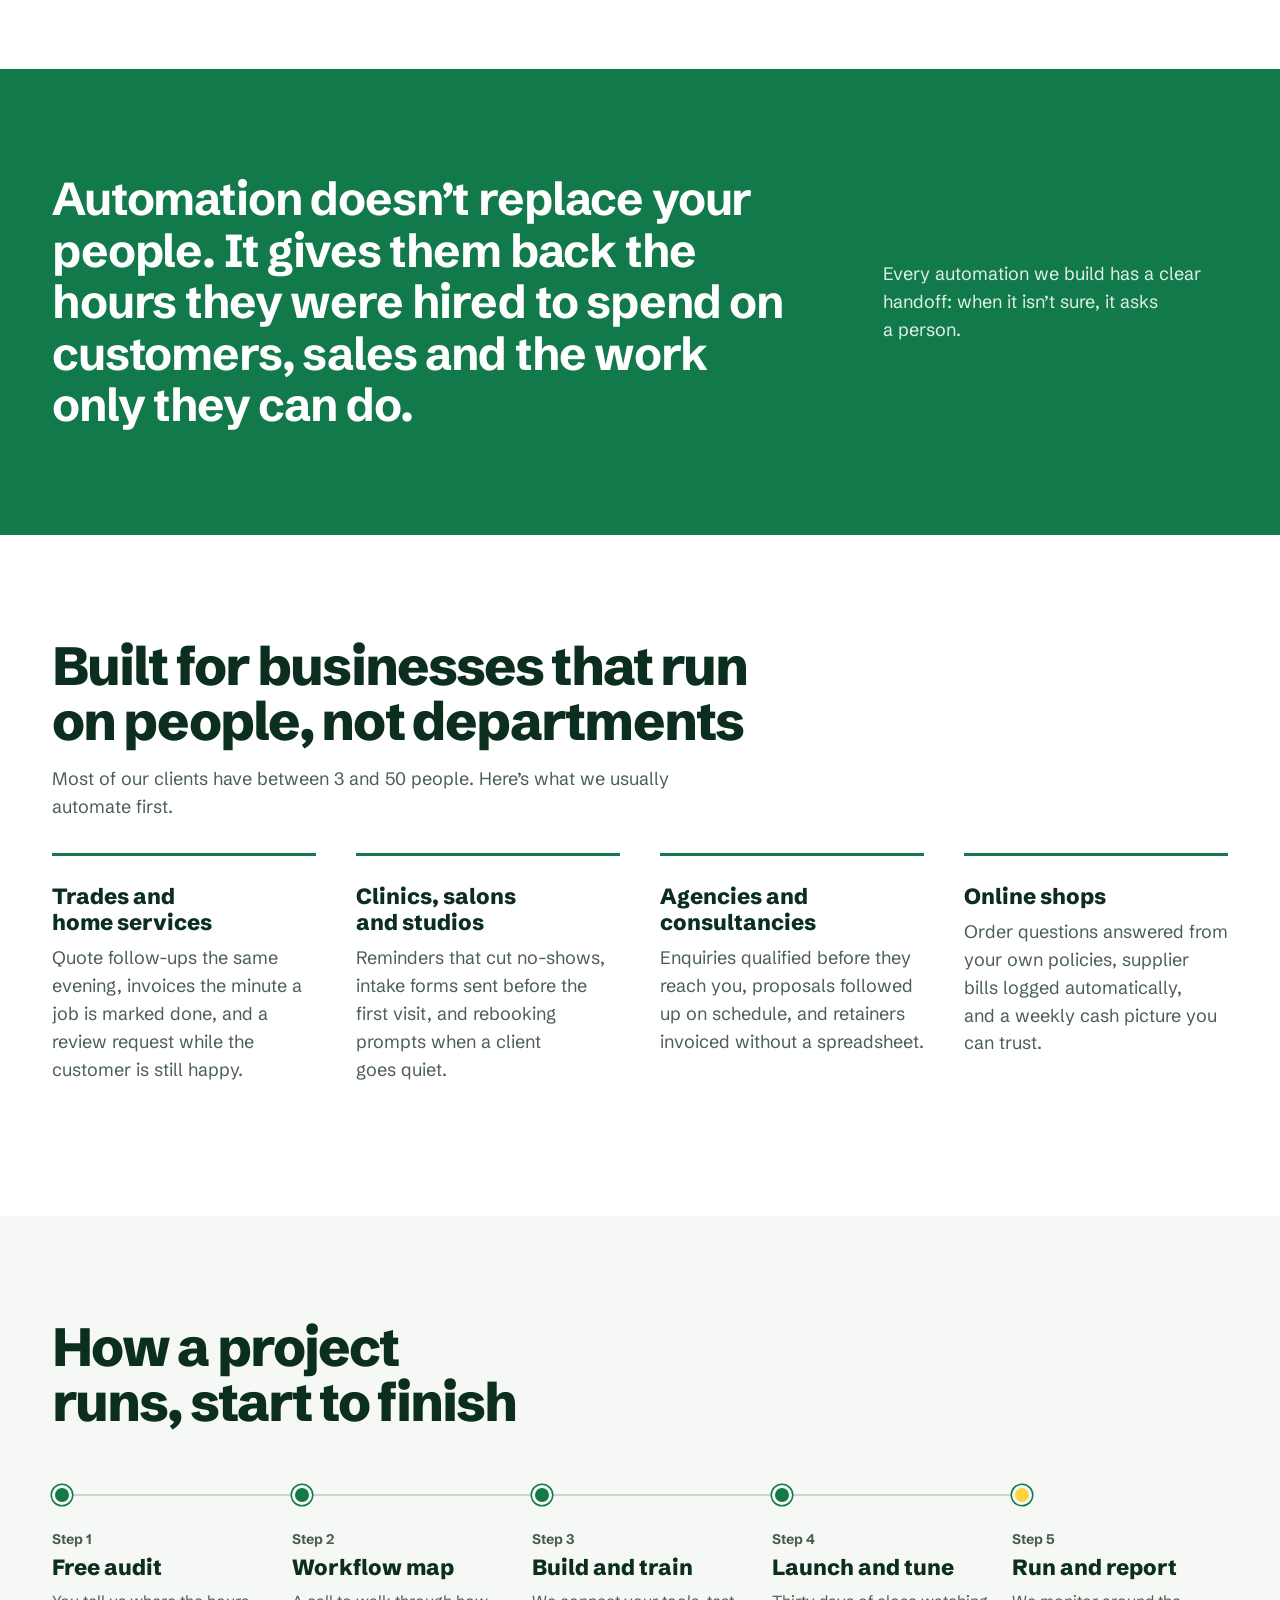
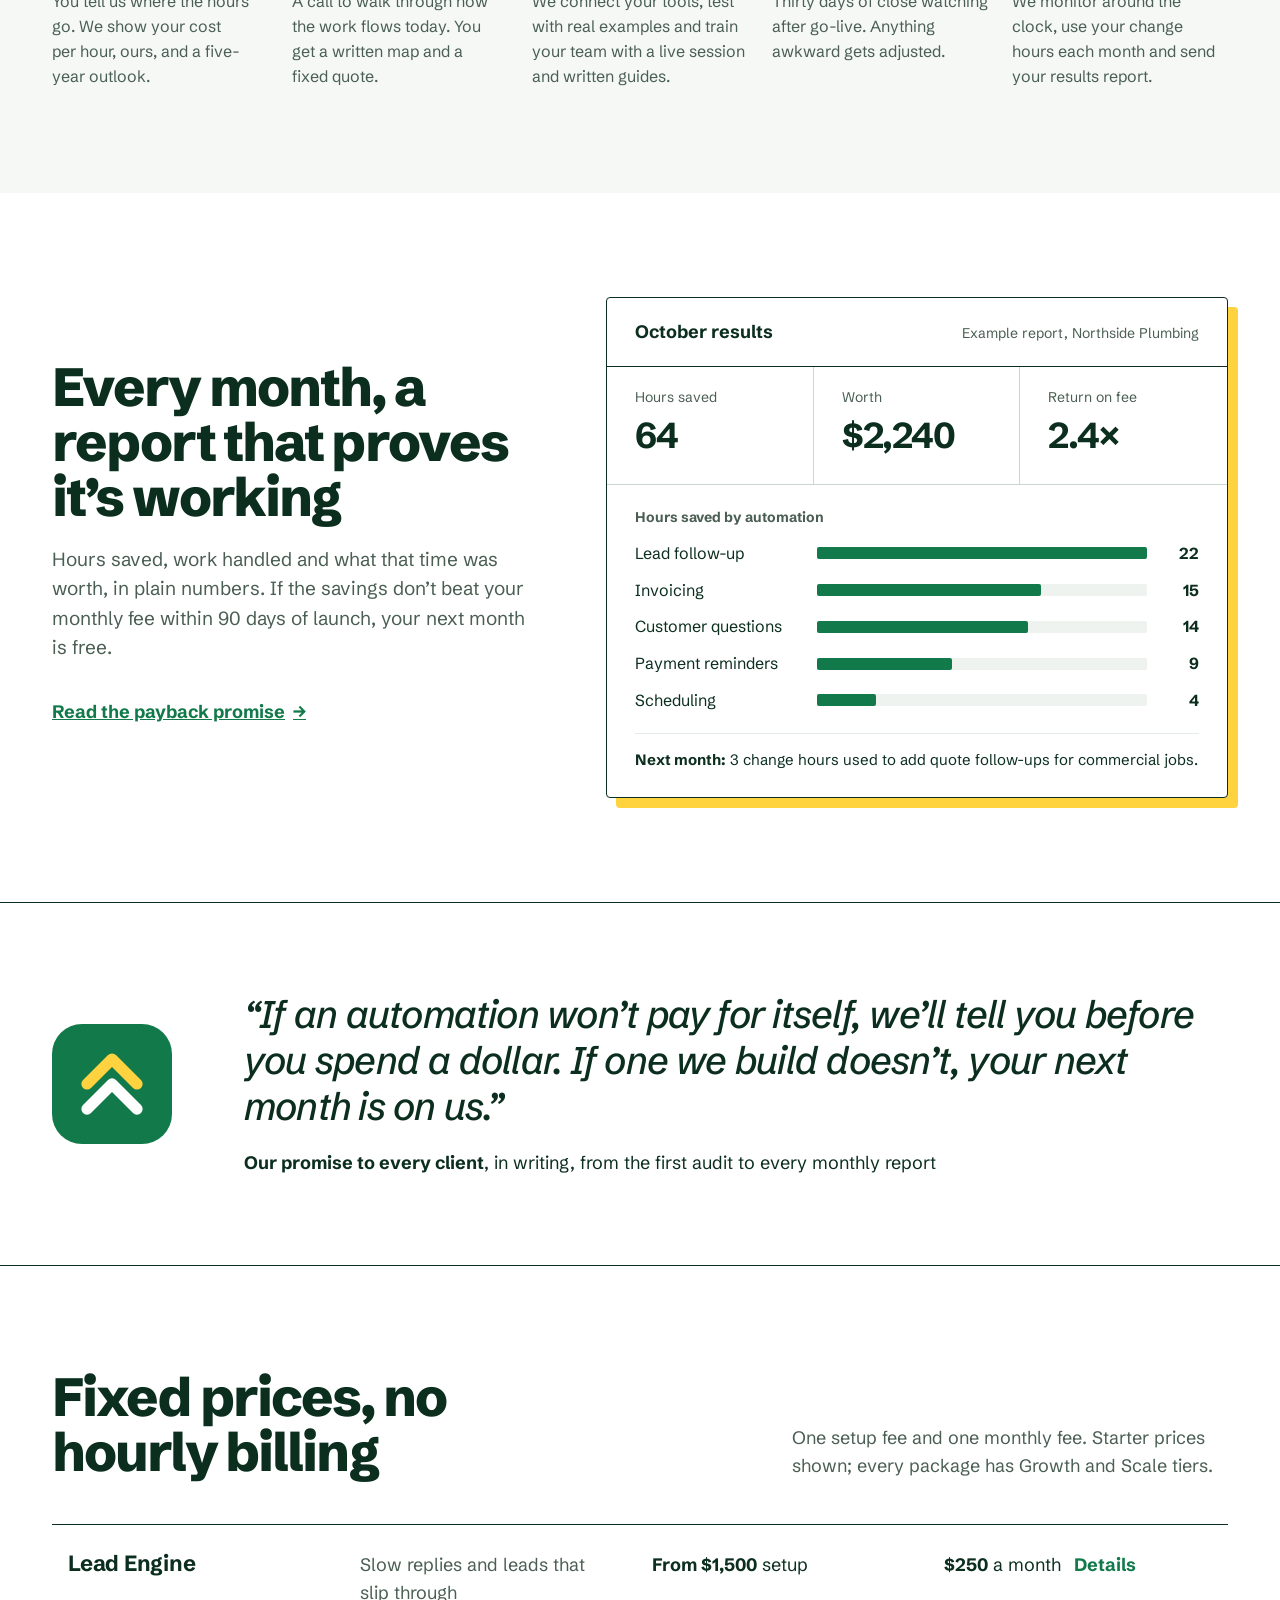
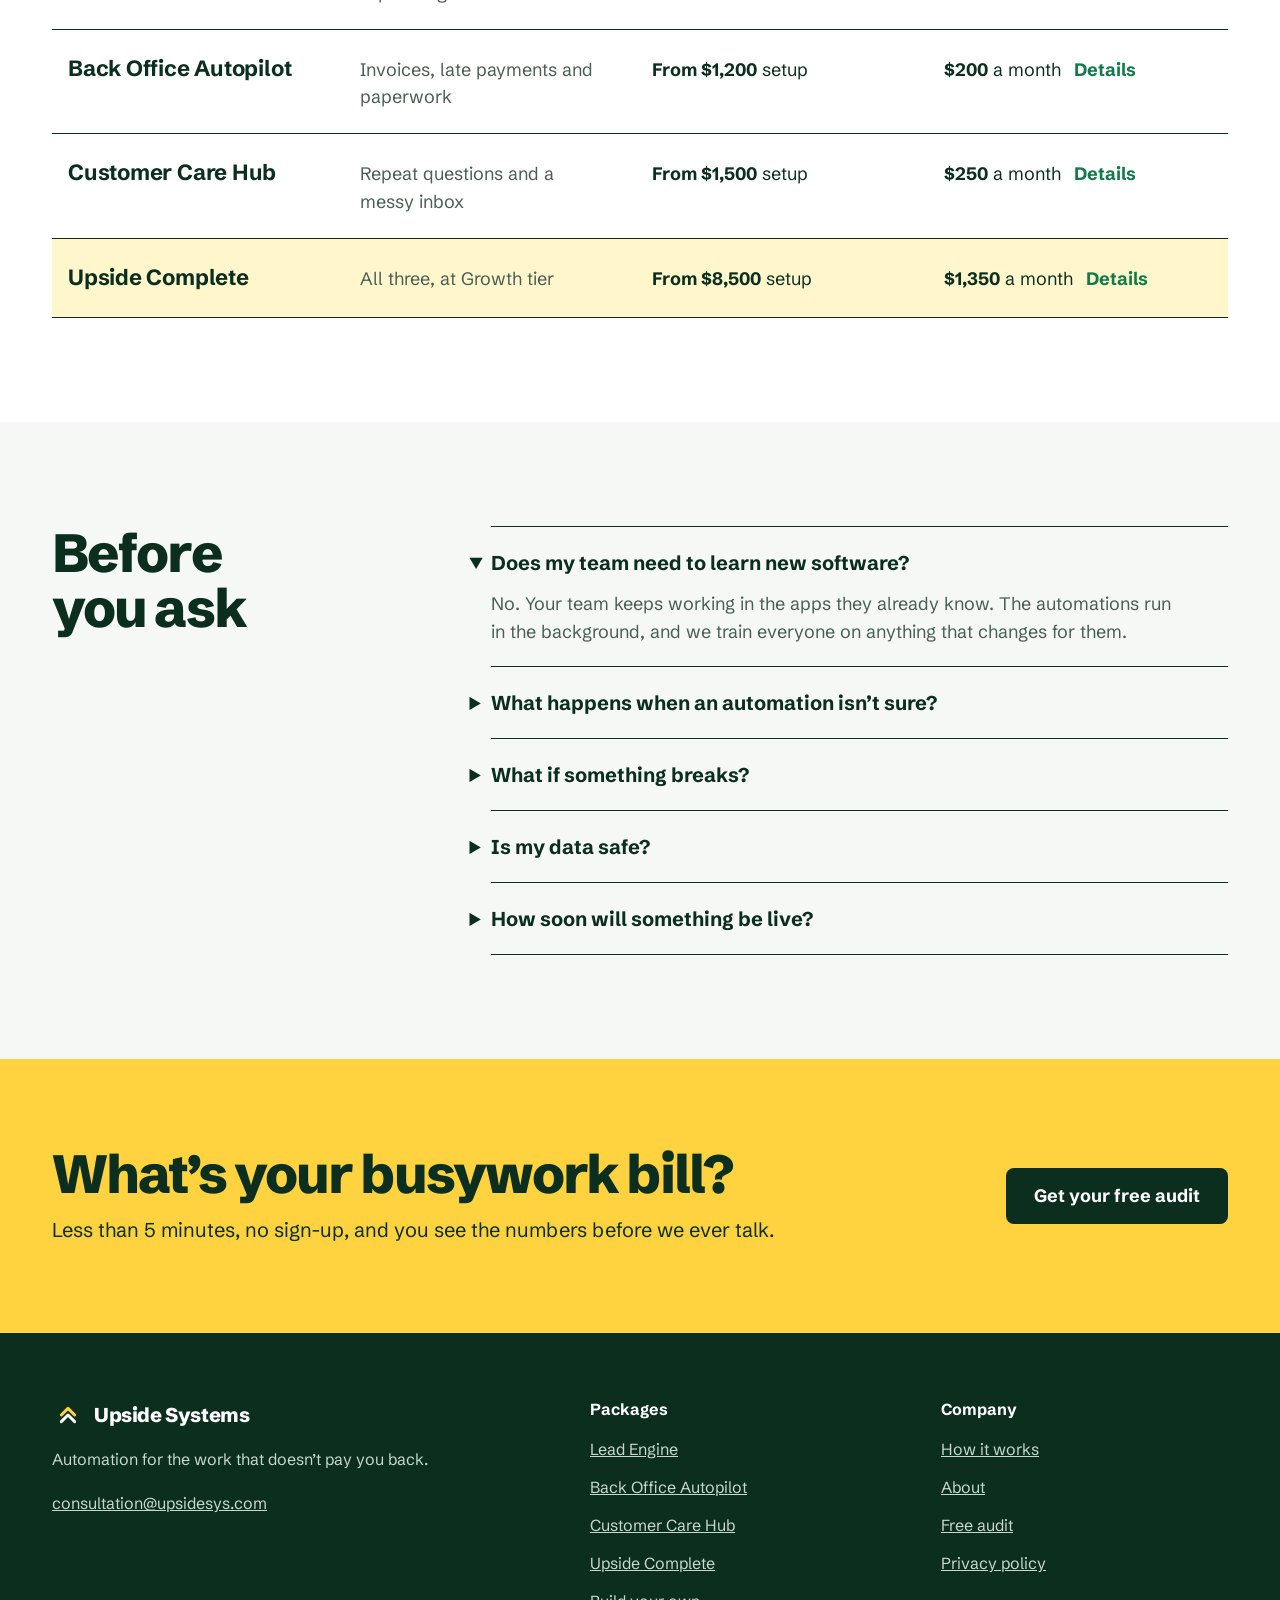
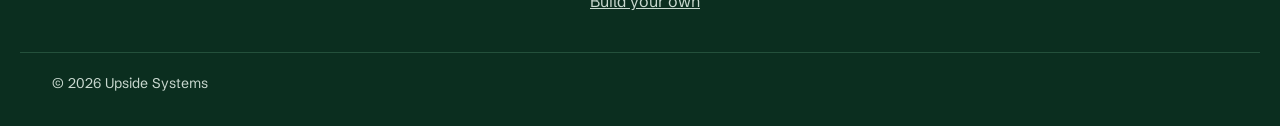
==== commit be3f43e3: "Add a build-your-own package builder to the packages page Clients pick individual features from Lead" ====
--- a/index.html
+++ b/index.html
@@ -158,6 +158,7 @@
 <a href="packages.html#office">Back Office Autopilot</a>
 <a href="packages.html#care">Customer Care Hub</a>
 <a href="packages.html#complete">Upside Complete</a>
+<a href="packages.html#custom">Build your own</a>
 </nav>
 <nav class="footer-col" aria-label="Company">
 <strong>Company</strong>
--- a/assets/styles.css
+++ b/assets/styles.css
@@ -130,6 +130,13 @@
 .flow-node span{background:var(--white);border:1.5px solid var(--ink);border-radius:8px;padding:8px 14px;font-size:15px;font-weight:700;white-space:nowrap}
 .flow-node:last-child span{background:var(--yellow)}
 .flow-node:not(:last-child)::after{content:"";width:28px;height:1.5px;background:var(--ink);display:block}
+/* Once site.js draws the connector as one SVG line, it routes around wrapped rows */
+.flow.drawn{position:relative;column-gap:28px}
+.flow.drawn .flow-node::after{display:none}
+.flow.drawn.wrapped{row-gap:32px;padding:0 16px}
+.flow.drawn .flow-node span{position:relative;z-index:1}
+.flow-line{position:absolute;left:0;top:0;overflow:visible;pointer-events:none;z-index:0}
+.flow-line path{fill:none;stroke:var(--ink);stroke-width:1.5;stroke-linejoin:round}
 .demo{display:flex;flex-wrap:wrap;gap:32px 48px;align-items:flex-start}
 .email{flex:1 1 440px;min-width:0;background:var(--white);border:1px solid var(--rule-mid);border-radius:10px;overflow:hidden;box-shadow:0 12px 30px -20px rgba(11,46,31,.4)}
 .email-bar{background:#F3F5F4;padding:10px 16px;display:flex;gap:6px;border-bottom:1px solid var(--rule)}
@@ -281,6 +288,64 @@
 .complete-card{flex:1 1 360px;min-width:0;background:var(--white);color:var(--ink);border-radius:6px;padding:32px;display:flex;flex-direction:column;gap:18px}
 .complete-card .price strong{font-size:44px;letter-spacing:-.03em}
 .complete-card mark{background:var(--yellow);padding:2px 8px;font-weight:700;color:var(--ink)}
+
+/* Custom package builder */
+.builder-sec{padding-bottom:72px}
+.b-grid{display:flex;flex-wrap:wrap;gap:32px;align-items:flex-start}
+.b-picks{flex:3 1 620px;min-width:0;display:flex;flex-direction:column;gap:24px}
+.b-sector{margin:0;padding:0;border:1.5px solid var(--rule-mid);border-radius:6px;min-width:0}
+.b-sector legend{float:left;width:100%;padding:22px 24px 0;display:flex;flex-direction:column;gap:2px}
+.b-sector legend .area{font-size:15px;font-weight:700;color:var(--green)}
+.b-sector legend .name{font-size:26px;font-weight:800;letter-spacing:-.02em;line-height:1.15}
+.b-head{clear:both;display:flex;flex-wrap:wrap;justify-content:space-between;align-items:center;gap:10px 16px;padding:10px 24px 16px}
+.b-count{margin:0;font-size:15px;color:var(--muted)}
+.b-count.on{color:var(--ink);font-weight:700}
+.b-fill{display:flex;flex-wrap:wrap;align-items:center;gap:6px;font-size:14px;color:var(--muted)}
+.b-fill button{font:inherit;font-weight:600;color:var(--ink);background:var(--white);border:1.5px solid var(--rule-mid);border-radius:999px;min-height:36px;padding:0 14px;cursor:pointer}
+.b-fill button:hover{border-color:var(--ink)}
+.b-items{list-style:none;margin:0;padding:0}
+.b-item{display:flex;gap:14px;align-items:flex-start;padding:14px 24px;border-top:1px solid #E6EDE8;cursor:pointer}
+.b-item:hover{background:var(--mist)}
+.b-item input{flex:none;width:22px;height:22px;margin:2px 0 0;accent-color:var(--green);cursor:pointer}
+.b-item:has(input:checked){background:#FFFBE6}
+.b-text{display:flex;flex-direction:column;gap:4px;min-width:0}
+.b-name{font-size:17px}
+.b-item:has(input:checked) .b-name{font-weight:600}
+.b-meta{display:flex;flex-wrap:wrap;align-items:center;gap:4px 10px;font-size:14px;color:var(--muted)}
+.b-tier{font-size:12px;font-weight:700;text-transform:uppercase;letter-spacing:.04em;border-radius:4px;padding:1px 7px;background:var(--pale-green);color:var(--green)}
+.b-tier.t2{background:var(--yellow-soft);color:#7A5B00}
+.b-tier.t3{background:var(--ink);color:var(--white)}
+.b-needs{flex-basis:100%}
+.b-summary{flex:1 1 320px;min-width:0;position:sticky;top:24px;max-height:calc(100vh - 48px);overflow-y:auto;border:1.5px solid var(--ink);border-radius:6px;padding:28px;display:flex;flex-direction:column;gap:18px;background:var(--white)}
+.b-summary h3{margin:0;font-size:24px;font-weight:800;letter-spacing:-.02em}
+.b-summary h3:focus{outline:none}
+.b-lines{list-style:none;margin:0;padding:0;display:flex;flex-direction:column;gap:6px;font-size:16px}
+.b-lines:empty{display:none}
+.b-lines li{display:flex;justify-content:space-between;gap:12px}
+.b-care{margin:0;padding:0;border:0;display:flex;flex-direction:column;gap:8px}
+.b-care legend{font-weight:700;padding:0;margin-bottom:8px}
+.b-care-opt{display:flex;gap:10px;align-items:flex-start;padding:10px 12px;border:1.5px solid var(--rule-mid);border-radius:6px;cursor:pointer;font-size:15px}
+.b-care-opt:has(input:checked){border-color:var(--green);background:var(--mist)}
+.b-care-opt input{flex:none;width:18px;height:18px;margin:3px 0 0;accent-color:var(--green)}
+.b-care-opt span{display:flex;flex-direction:column;color:var(--muted)}
+.b-care-opt strong{color:var(--ink);font-size:16px}
+.b-total{margin:0;padding-top:16px;border-top:1.5px solid var(--rule);line-height:1.25}
+.b-total strong{font-size:34px;letter-spacing:-.02em}
+.b-total strong.mo{font-size:24px}
+.b-total span{color:var(--muted);font-size:16px}
+.b-min,.b-empty{margin:0;font-size:14px;color:var(--muted)}
+.b-hints{list-style:none;margin:0;padding:0;display:flex;flex-direction:column;gap:8px}
+.b-hints li{font-size:15px;background:var(--yellow-soft);border:1.5px solid var(--yellow-line);border-radius:6px;padding:10px 12px}
+.b-foot{font-size:15px;margin:28px 0 0;max-width:760px}
+#b-form-area{margin-top:40px;max-width:820px}
+#b-form{border:1.5px solid var(--rule-mid);border-radius:6px;padding:32px;display:flex;flex-direction:column;gap:20px}
+#b-form h3{margin:0;font-size:26px;font-weight:800;letter-spacing:-.02em}
+#b-form h3:focus{outline:none}
+.b-recap{margin:-8px 0 0;color:var(--muted)}
+.b-bar{position:fixed;left:0;right:0;bottom:0;z-index:30;display:flex;justify-content:space-between;align-items:center;gap:12px;padding:10px 20px;background:var(--ink);color:var(--white);font-weight:700;font-size:15px}
+.b-bar[hidden],.b-summary [hidden]{display:none}
+@media (min-width:1040px){.b-bar{display:none}}
+@media (max-width:640px){.b-sector legend,.b-head,.b-item{padding-left:16px;padding-right:16px}.b-summary,#b-form{padding:22px}}
 .table-box{overflow-x:auto;border:1.5px solid var(--ink);border-radius:4px;margin-top:32px}
 .table-box table{width:100%;min-width:640px;border-collapse:collapse;font-size:16px}
 .table-box th,.table-box td{text-align:left;padding:14px 16px;border-bottom:1px solid #E6EDE8}
@@ -504,6 +569,8 @@
   html.motion .flow .flow-node::after{transform:scaleX(0);transform-origin:left;transition:transform .3s}
   html.motion .flow.in .flow-node::after{transform:scaleX(1)}
   html.motion .flow.in .flow-node span{animation:pop .4s both}
+  html.motion .flow .flow-line path{stroke-dasharray:var(--len);stroke-dashoffset:var(--len);transition:stroke-dashoffset 1.6s cubic-bezier(.4,0,.4,1) .1s}
+  html.motion .flow.in .flow-line path{stroke-dashoffset:0}
   html.motion .flow .flow-node:nth-child(2) span,html.motion .flow .flow-node:nth-child(1)::after{transition-delay:.3s;animation-delay:.3s}
   html.motion .flow .flow-node:nth-child(3) span,html.motion .flow .flow-node:nth-child(2)::after{transition-delay:.6s;animation-delay:.6s}
   html.motion .flow .flow-node:nth-child(4) span,html.motion .flow .flow-node:nth-child(3)::after{transition-delay:.9s;animation-delay:.9s}
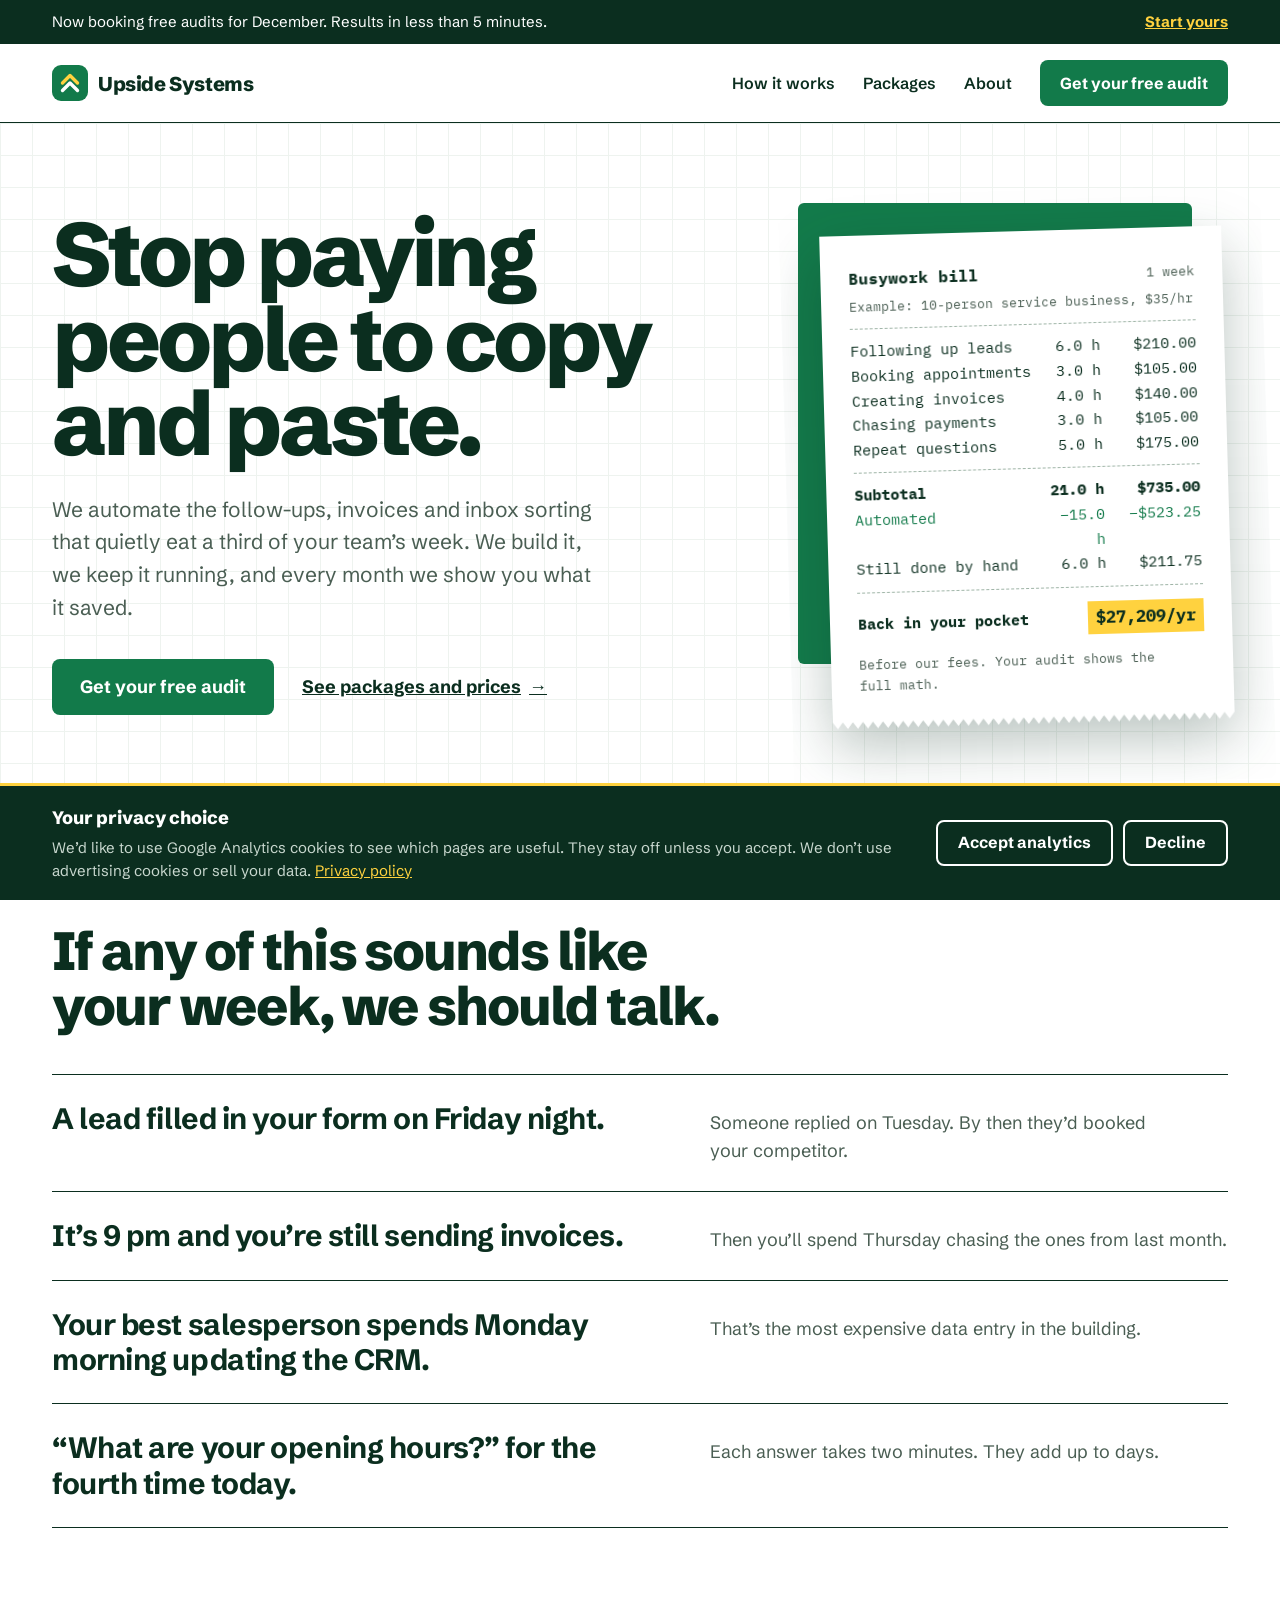
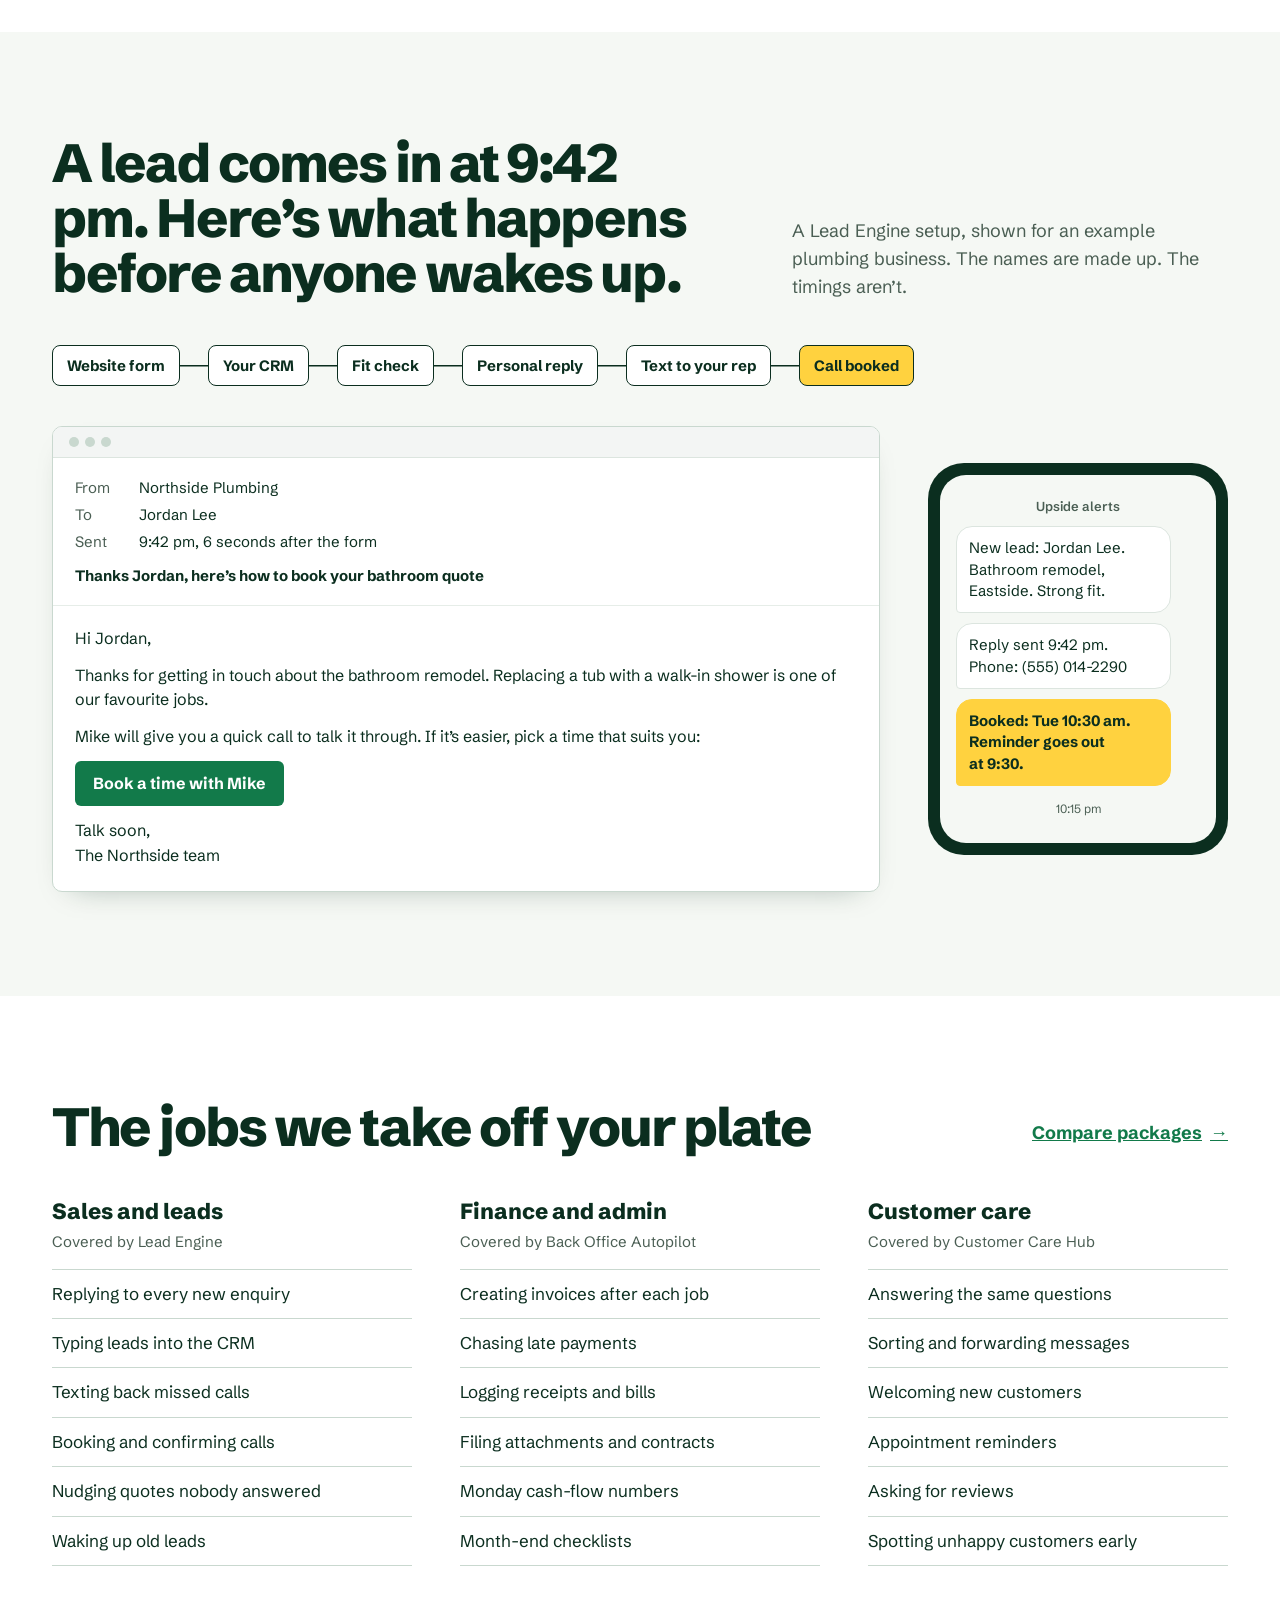
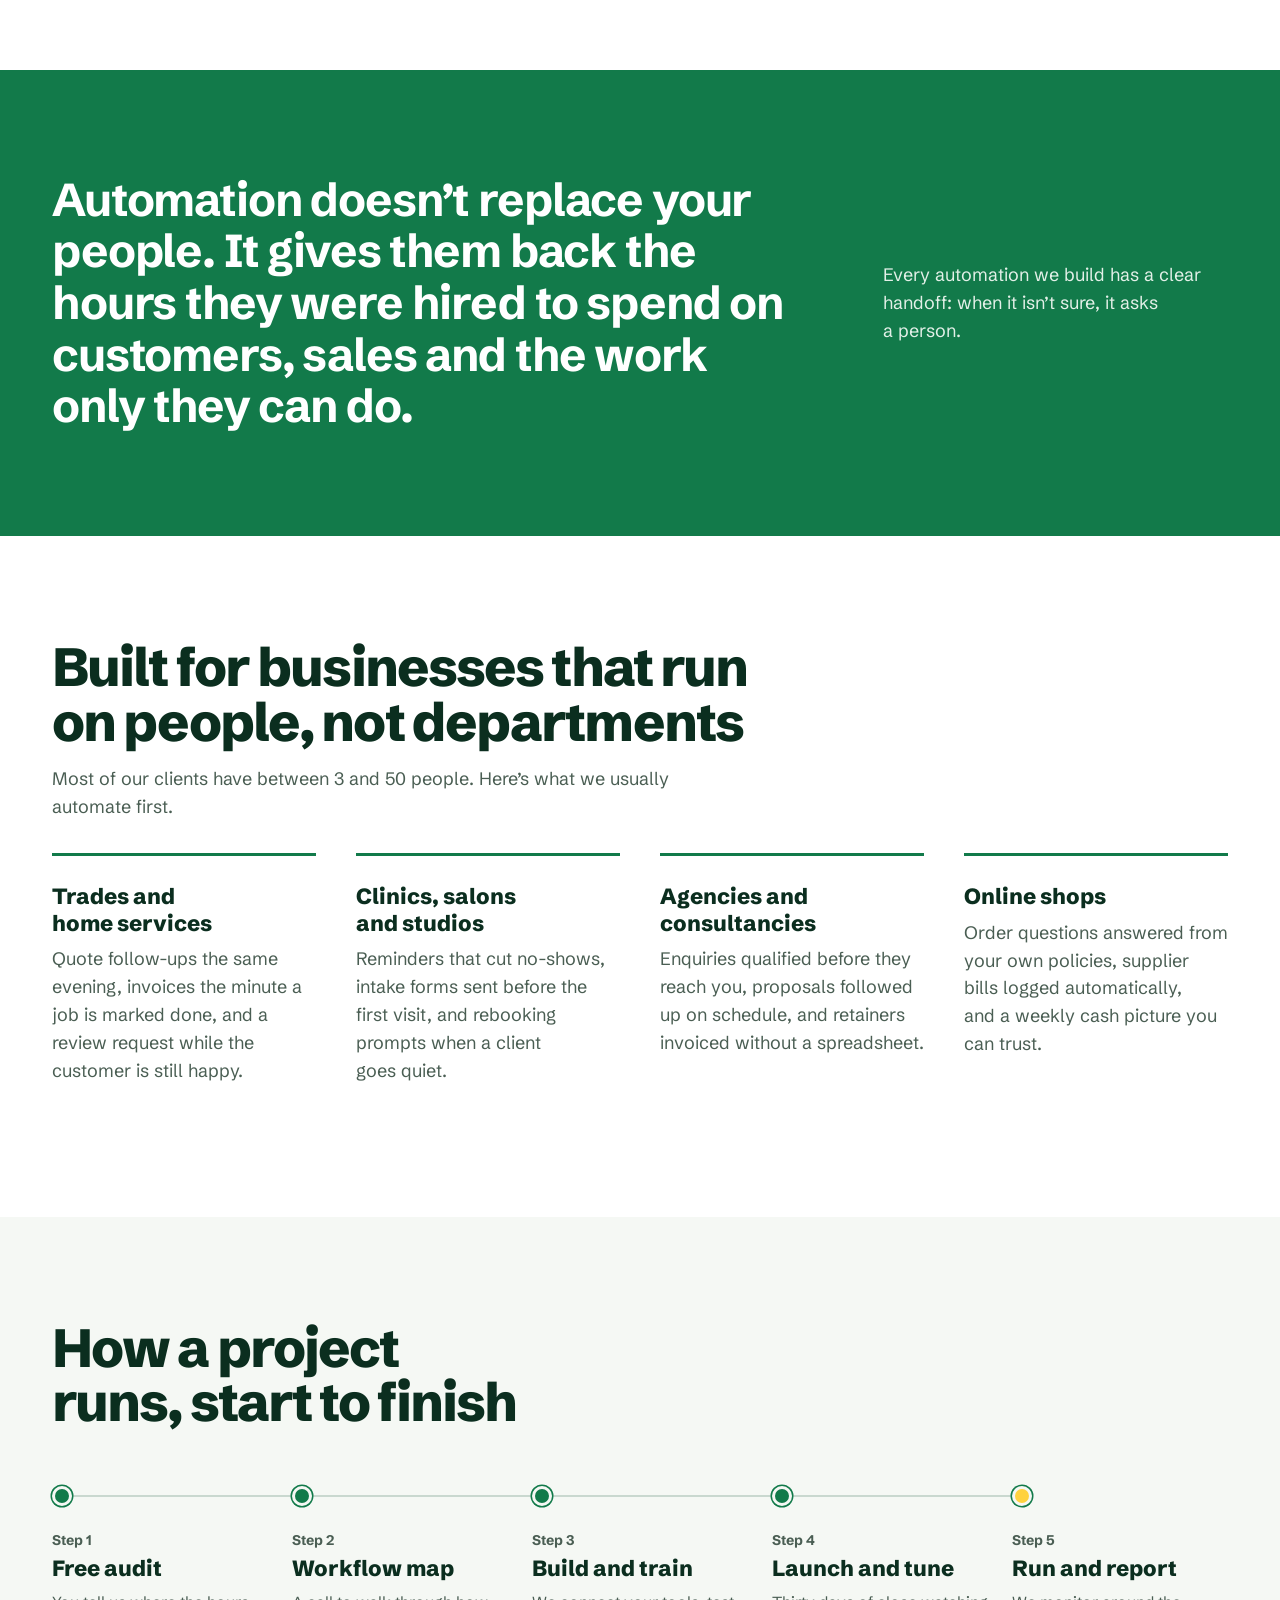
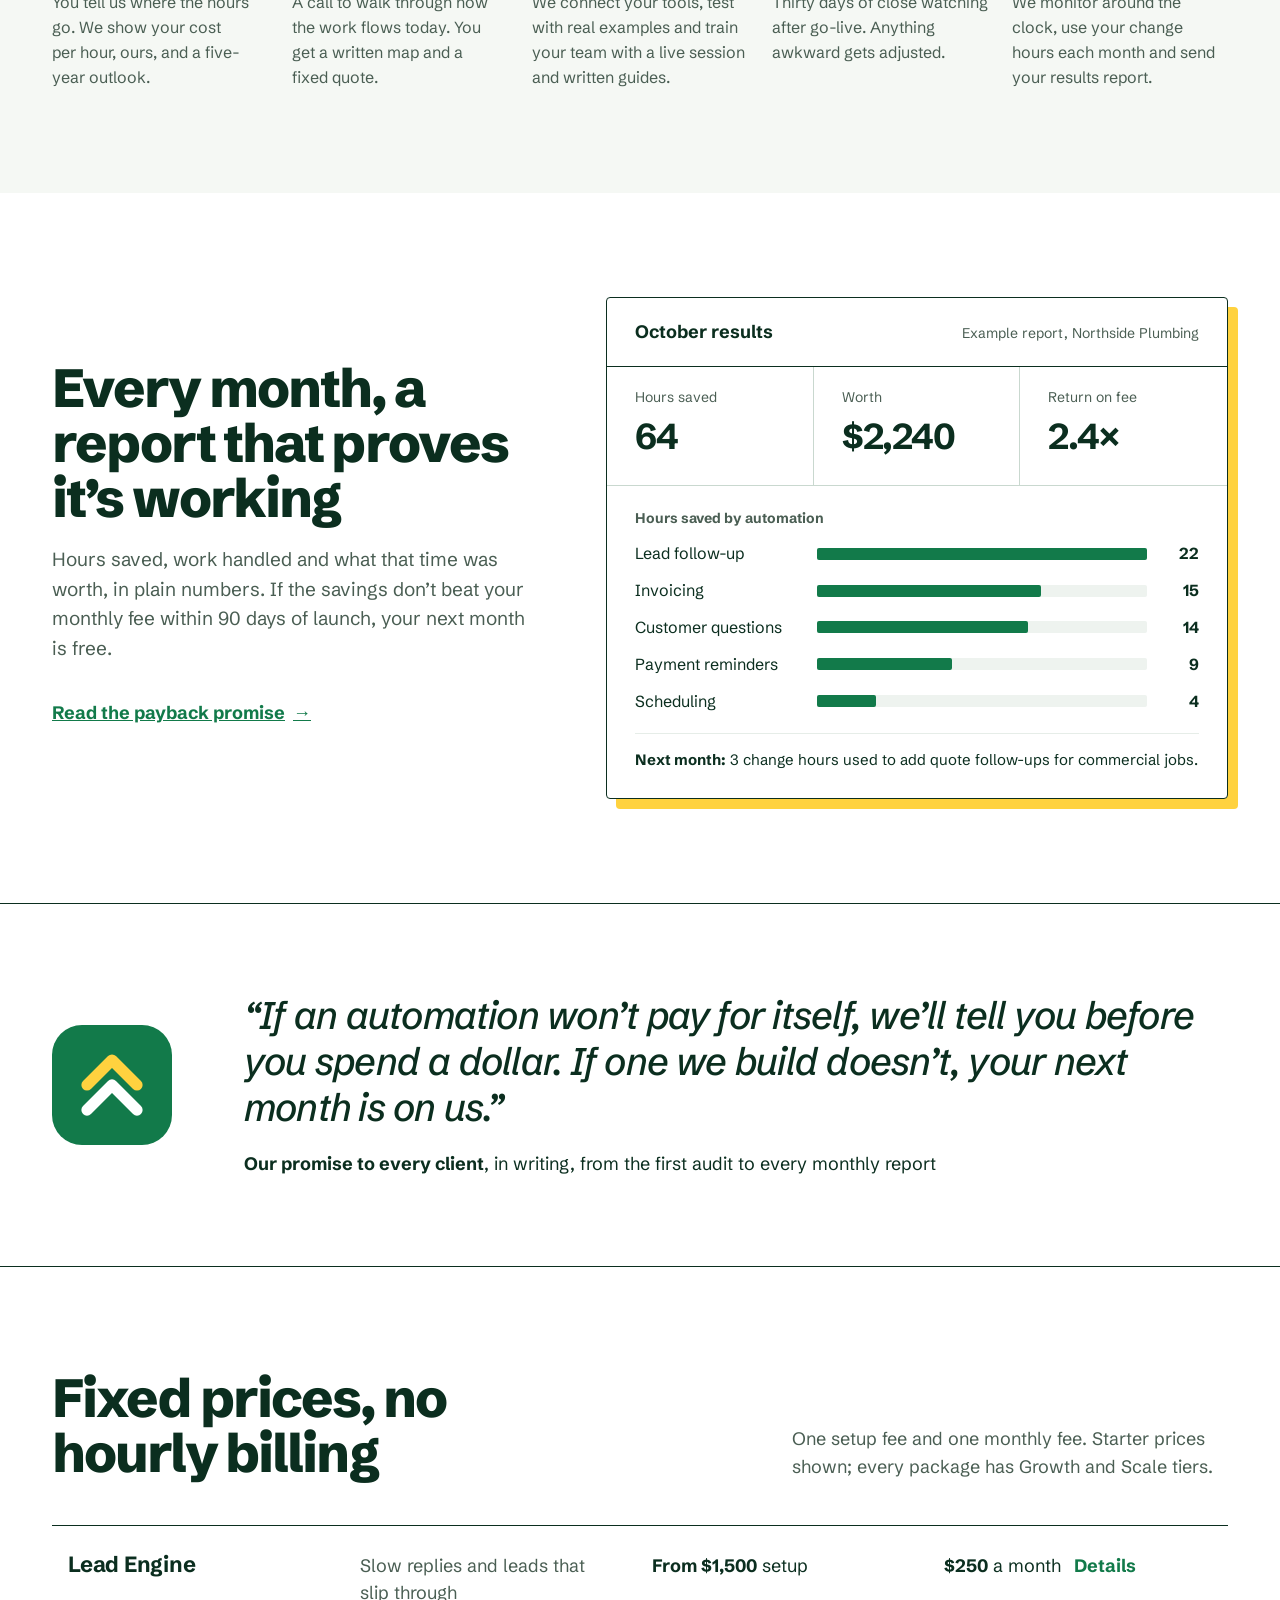
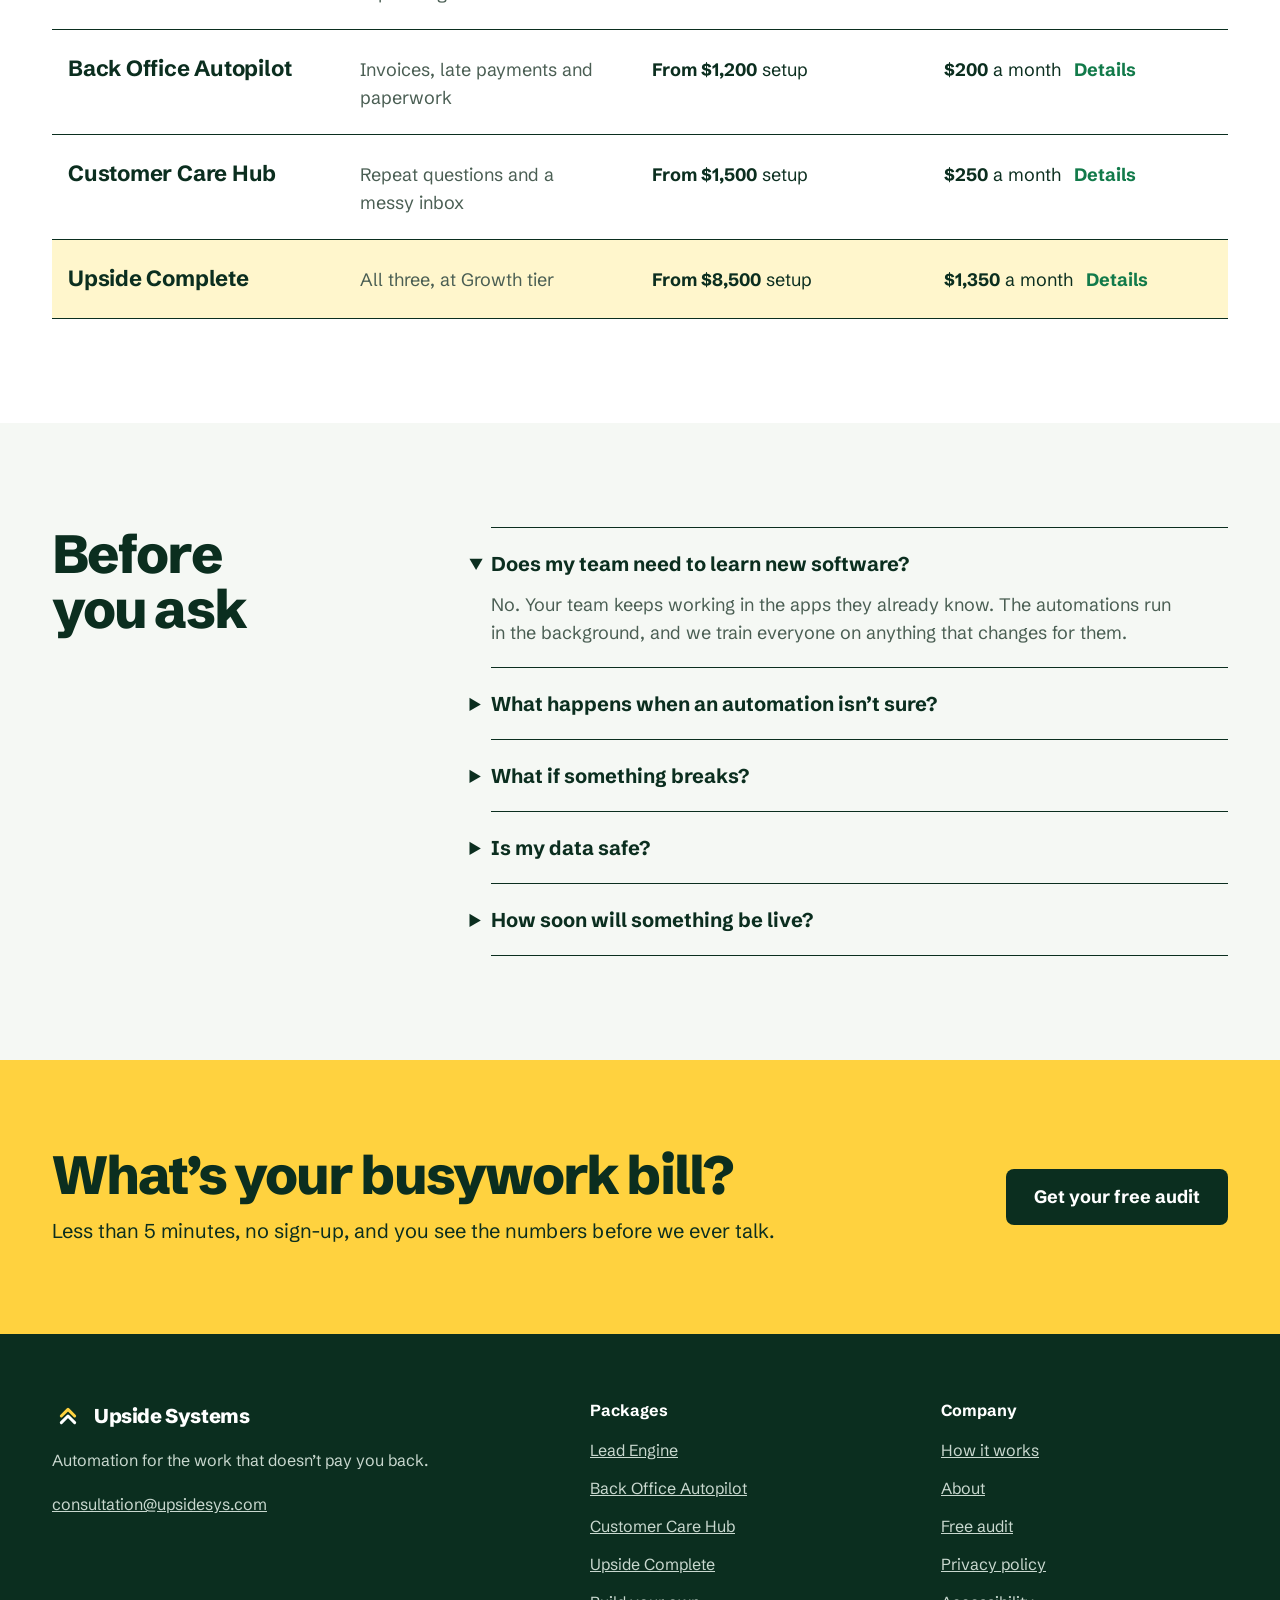
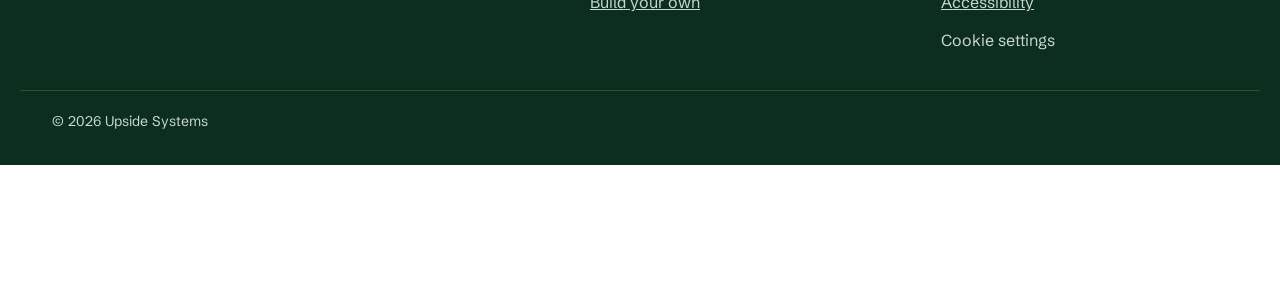
==== commit 235747fa: "Make the site WCAG 2.2 AA accessible and add consented Google Analytics Accessibility: one h1 on eve" ====
--- a/index.html
+++ b/index.html
@@ -3,6 +3,36 @@
 <head>
 <meta charset="utf-8">
 <meta name="viewport" content="width=device-width, initial-scale=1">
+<script>
+/* Analytics consent. Google Analytics is off for everyone until they choose "Accept analytics",
+   and never loads for browsers sending Global Privacy Control. Until then gtag.js isn't fetched,
+   so no cookies are set and nothing is sent to Google. The banner lives in assets/site.js. */
+window.dataLayer = window.dataLayer || [];
+function gtag(){dataLayer.push(arguments);}
+gtag("consent", "default", { analytics_storage: "denied", ad_storage: "denied", ad_user_data: "denied", ad_personalization: "denied" });
+// No Google signals, ad personalization or ad identifiers, whatever the Analytics account settings say
+gtag("set", "allow_google_signals", false);
+gtag("set", "allow_ad_personalization_signals", false);
+gtag("set", "ads_data_redaction", true);
+window.upsideAnalytics = function () {
+  if (window.upsideAnalytics.on || navigator.globalPrivacyControl === true) return;
+  window.upsideAnalytics.on = true;
+  gtag("consent", "update", { analytics_storage: "granted" });
+  var s = document.createElement("script");
+  s.async = true; s.src = "https://www.googletagmanager.com/gtag/js?id=G-LYQRHSPG2B";
+  document.head.appendChild(s);
+};
+try { if (localStorage.getItem("upside-consent") === "granted") window.upsideAnalytics(); } catch (e) {}
+</script>
+<!-- Google tag (gtag.js) -->
+<!-- gtag.js itself is loaded by window.upsideAnalytics above, only after consent -->
+<script>
+  window.dataLayer = window.dataLayer || [];
+  function gtag(){dataLayer.push(arguments);}
+  gtag('js', new Date());
+
+  gtag('config', 'G-LYQRHSPG2B');
+</script>
 <title>Upside Systems | Automation for small businesses</title>
 <meta name="description" content="We automate the follow-ups, invoices and inbox sorting that eat your team’s week. Built, monitored and reported on every month.">
 <meta property="og:title" content="Upside Systems | Automation for small businesses">
@@ -14,15 +44,13 @@
 <meta name="twitter:card" content="summary">
 <meta name="theme-color" content="#0B2E1F">
 <link rel="icon" href="assets/favicon.svg" type="image/svg+xml">
-<link rel="preconnect" href="https://fonts.googleapis.com">
-<link rel="preconnect" href="https://fonts.gstatic.com" crossorigin>
-<link href="https://fonts.googleapis.com/css2?family=Schibsted+Grotesk:ital,wght@0,400;0,500;0,600;0,700;0,800;1,500&family=IBM+Plex+Mono:wght@400;700&family=Caveat:wght@600&display=swap" rel="stylesheet">
+<link rel="stylesheet" href="assets/fonts.css">
 <link rel="stylesheet" href="assets/styles.css">
 <script>if(window.matchMedia&&matchMedia("(prefers-reduced-motion: no-preference)").matches&&"IntersectionObserver" in window)document.documentElement.classList.add("motion")</script>
 </head>
 <body>
 <a class="skip" href="#main">Skip to content</a>
-<div class="topbar"><div class="wrap"><span>Now booking free audits for <span data-month>this month</span>. Results in less than 5 minutes.</span><a href="audit.html">Start yours</a></div></div>
+<div class="topbar" role="region" aria-label="Announcement"><div class="wrap"><span>Now booking free audits for <span data-month>this month</span>. Results in less than 5 minutes.</span><a href="audit.html">Start yours</a></div></div>
 <header class="site-header"><div class="wrap header-in">
 <a class="brand" href="index.html" aria-label="Upside Systems home"><svg viewBox="0 0 48 48" aria-hidden="true"><rect width="48" height="48" rx="12" fill="#127A4A"/><path d="M14 34 L24 24 L34 34" fill="none" stroke="#FFFFFF" stroke-width="4.5" stroke-linecap="round" stroke-linejoin="round"/><path d="M14 24 L24 14 L34 24" fill="none" stroke="#FFD23F" stroke-width="4.5" stroke-linecap="round" stroke-linejoin="round"/></svg><span>Upside Systems</span></a>
 <button class="menu-btn" type="button" aria-label="Menu" aria-expanded="false" aria-controls="site-nav"><span class="menu-icon" aria-hidden="true"><i></i><i></i><i></i></span><span class="menu-label">Menu</span></button>
@@ -166,6 +194,8 @@
 <a href="about.html">About</a>
 <a href="audit.html">Free audit</a>
 <a href="privacy.html">Privacy policy</a>
+<a href="accessibility.html">Accessibility</a>
+<button class="footer-link" type="button" data-cookie-settings>Cookie settings</button>
 </nav>
 </div>
 <div class="wrap footer-base">© <span data-year>2026</span> Upside Systems</div>
--- a/assets/fonts.css
+++ b/assets/fonts.css
@@ -0,0 +1,19 @@
+/* Self-hosted fonts (latin and latin-ext subsets) so pages make no request to Google. */
+@font-face {font-family: 'Caveat';font-style: normal;font-weight: 600;font-display: swap;src: url(fonts/caveat-normal-latin-ext-3daa38.woff2) format('woff2');unicode-range: U+0100-02BA, U+02BD-02C5, U+02C7-02CC, U+02CE-02D7, U+02DD-02FF, U+0304, U+0308, U+0329, U+1D00-1DBF, U+1E00-1E9F, U+1EF2-1EFF, U+2020, U+20A0-20AB, U+20AD-20C4, U+2113, U+2C60-2C7F, U+A720-A7FF;}
+@font-face {font-family: 'Caveat';font-style: normal;font-weight: 600;font-display: swap;src: url(fonts/caveat-normal-latin-2ddf82.woff2) format('woff2');unicode-range: U+0000-00FF, U+0131, U+0152-0153, U+02BB-02BC, U+02C6, U+02DA, U+02DC, U+0304, U+0308, U+0329, U+2000-206F, U+20AC, U+2122, U+2191, U+2193, U+2212, U+2215, U+FEFF, U+FFFD;}
+@font-face {font-family: 'IBM Plex Mono';font-style: normal;font-weight: 400;font-display: swap;src: url(fonts/ibm-plex-mono-normal-latin-ext-7f25d9.woff2) format('woff2');unicode-range: U+0100-02BA, U+02BD-02C5, U+02C7-02CC, U+02CE-02D7, U+02DD-02FF, U+0304, U+0308, U+0329, U+1D00-1DBF, U+1E00-1E9F, U+1EF2-1EFF, U+2020, U+20A0-20AB, U+20AD-20C4, U+2113, U+2C60-2C7F, U+A720-A7FF;}
+@font-face {font-family: 'IBM Plex Mono';font-style: normal;font-weight: 400;font-display: swap;src: url(fonts/ibm-plex-mono-normal-latin-d196e8.woff2) format('woff2');unicode-range: U+0000-00FF, U+0131, U+0152-0153, U+02BB-02BC, U+02C6, U+02DA, U+02DC, U+0304, U+0308, U+0329, U+2000-206F, U+20AC, U+2122, U+2191, U+2193, U+2212, U+2215, U+FEFF, U+FFFD;}
+@font-face {font-family: 'IBM Plex Mono';font-style: normal;font-weight: 700;font-display: swap;src: url(fonts/ibm-plex-mono-normal-latin-ext-7ab09a.woff2) format('woff2');unicode-range: U+0100-02BA, U+02BD-02C5, U+02C7-02CC, U+02CE-02D7, U+02DD-02FF, U+0304, U+0308, U+0329, U+1D00-1DBF, U+1E00-1E9F, U+1EF2-1EFF, U+2020, U+20A0-20AB, U+20AD-20C4, U+2113, U+2C60-2C7F, U+A720-A7FF;}
+@font-face {font-family: 'IBM Plex Mono';font-style: normal;font-weight: 700;font-display: swap;src: url(fonts/ibm-plex-mono-normal-latin-54e437.woff2) format('woff2');unicode-range: U+0000-00FF, U+0131, U+0152-0153, U+02BB-02BC, U+02C6, U+02DA, U+02DC, U+0304, U+0308, U+0329, U+2000-206F, U+20AC, U+2122, U+2191, U+2193, U+2212, U+2215, U+FEFF, U+FFFD;}
+@font-face {font-family: 'Schibsted Grotesk';font-style: italic;font-weight: 500;font-display: swap;src: url(fonts/schibsted-grotesk-italic-latin-ext-713a54.woff2) format('woff2');unicode-range: U+0100-02BA, U+02BD-02C5, U+02C7-02CC, U+02CE-02D7, U+02DD-02FF, U+0304, U+0308, U+0329, U+1D00-1DBF, U+1E00-1E9F, U+1EF2-1EFF, U+2020, U+20A0-20AB, U+20AD-20C4, U+2113, U+2C60-2C7F, U+A720-A7FF;}
+@font-face {font-family: 'Schibsted Grotesk';font-style: italic;font-weight: 500;font-display: swap;src: url(fonts/schibsted-grotesk-italic-latin-84a6f6.woff2) format('woff2');unicode-range: U+0000-00FF, U+0131, U+0152-0153, U+02BB-02BC, U+02C6, U+02DA, U+02DC, U+0304, U+0308, U+0329, U+2000-206F, U+20AC, U+2122, U+2191, U+2193, U+2212, U+2215, U+FEFF, U+FFFD;}
+@font-face {font-family: 'Schibsted Grotesk';font-style: normal;font-weight: 400;font-display: swap;src: url(fonts/schibsted-grotesk-normal-latin-ext-a6caa6.woff2) format('woff2');unicode-range: U+0100-02BA, U+02BD-02C5, U+02C7-02CC, U+02CE-02D7, U+02DD-02FF, U+0304, U+0308, U+0329, U+1D00-1DBF, U+1E00-1E9F, U+1EF2-1EFF, U+2020, U+20A0-20AB, U+20AD-20C4, U+2113, U+2C60-2C7F, U+A720-A7FF;}
+@font-face {font-family: 'Schibsted Grotesk';font-style: normal;font-weight: 400;font-display: swap;src: url(fonts/schibsted-grotesk-normal-latin-f5ed7f.woff2) format('woff2');unicode-range: U+0000-00FF, U+0131, U+0152-0153, U+02BB-02BC, U+02C6, U+02DA, U+02DC, U+0304, U+0308, U+0329, U+2000-206F, U+20AC, U+2122, U+2191, U+2193, U+2212, U+2215, U+FEFF, U+FFFD;}
+@font-face {font-family: 'Schibsted Grotesk';font-style: normal;font-weight: 500;font-display: swap;src: url(fonts/schibsted-grotesk-normal-latin-ext-a6caa6.woff2) format('woff2');unicode-range: U+0100-02BA, U+02BD-02C5, U+02C7-02CC, U+02CE-02D7, U+02DD-02FF, U+0304, U+0308, U+0329, U+1D00-1DBF, U+1E00-1E9F, U+1EF2-1EFF, U+2020, U+20A0-20AB, U+20AD-20C4, U+2113, U+2C60-2C7F, U+A720-A7FF;}
+@font-face {font-family: 'Schibsted Grotesk';font-style: normal;font-weight: 500;font-display: swap;src: url(fonts/schibsted-grotesk-normal-latin-f5ed7f.woff2) format('woff2');unicode-range: U+0000-00FF, U+0131, U+0152-0153, U+02BB-02BC, U+02C6, U+02DA, U+02DC, U+0304, U+0308, U+0329, U+2000-206F, U+20AC, U+2122, U+2191, U+2193, U+2212, U+2215, U+FEFF, U+FFFD;}
+@font-face {font-family: 'Schibsted Grotesk';font-style: normal;font-weight: 600;font-display: swap;src: url(fonts/schibsted-grotesk-normal-latin-ext-a6caa6.woff2) format('woff2');unicode-range: U+0100-02BA, U+02BD-02C5, U+02C7-02CC, U+02CE-02D7, U+02DD-02FF, U+0304, U+0308, U+0329, U+1D00-1DBF, U+1E00-1E9F, U+1EF2-1EFF, U+2020, U+20A0-20AB, U+20AD-20C4, U+2113, U+2C60-2C7F, U+A720-A7FF;}
+@font-face {font-family: 'Schibsted Grotesk';font-style: normal;font-weight: 600;font-display: swap;src: url(fonts/schibsted-grotesk-normal-latin-f5ed7f.woff2) format('woff2');unicode-range: U+0000-00FF, U+0131, U+0152-0153, U+02BB-02BC, U+02C6, U+02DA, U+02DC, U+0304, U+0308, U+0329, U+2000-206F, U+20AC, U+2122, U+2191, U+2193, U+2212, U+2215, U+FEFF, U+FFFD;}
+@font-face {font-family: 'Schibsted Grotesk';font-style: normal;font-weight: 700;font-display: swap;src: url(fonts/schibsted-grotesk-normal-latin-ext-a6caa6.woff2) format('woff2');unicode-range: U+0100-02BA, U+02BD-02C5, U+02C7-02CC, U+02CE-02D7, U+02DD-02FF, U+0304, U+0308, U+0329, U+1D00-1DBF, U+1E00-1E9F, U+1EF2-1EFF, U+2020, U+20A0-20AB, U+20AD-20C4, U+2113, U+2C60-2C7F, U+A720-A7FF;}
+@font-face {font-family: 'Schibsted Grotesk';font-style: normal;font-weight: 700;font-display: swap;src: url(fonts/schibsted-grotesk-normal-latin-f5ed7f.woff2) format('woff2');unicode-range: U+0000-00FF, U+0131, U+0152-0153, U+02BB-02BC, U+02C6, U+02DA, U+02DC, U+0304, U+0308, U+0329, U+2000-206F, U+20AC, U+2122, U+2191, U+2193, U+2212, U+2215, U+FEFF, U+FFFD;}
+@font-face {font-family: 'Schibsted Grotesk';font-style: normal;font-weight: 800;font-display: swap;src: url(fonts/schibsted-grotesk-normal-latin-ext-a6caa6.woff2) format('woff2');unicode-range: U+0100-02BA, U+02BD-02C5, U+02C7-02CC, U+02CE-02D7, U+02DD-02FF, U+0304, U+0308, U+0329, U+1D00-1DBF, U+1E00-1E9F, U+1EF2-1EFF, U+2020, U+20A0-20AB, U+20AD-20C4, U+2113, U+2C60-2C7F, U+A720-A7FF;}
+@font-face {font-family: 'Schibsted Grotesk';font-style: normal;font-weight: 800;font-display: swap;src: url(fonts/schibsted-grotesk-normal-latin-f5ed7f.woff2) format('woff2');unicode-range: U+0000-00FF, U+0131, U+0152-0153, U+02BB-02BC, U+02C6, U+02DA, U+02DC, U+0304, U+0308, U+0329, U+2000-206F, U+20AC, U+2122, U+2191, U+2193, U+2212, U+2215, U+FEFF, U+FFFD;}
--- a/assets/styles.css
+++ b/assets/styles.css
@@ -3,7 +3,7 @@
   --white:#FFFFFF; --mist:#F5F8F4; --green:#127A4A; --green-hover:#0E623B;
   --ink:#0B2E1F; --muted:#4A5E53; --rule:#DCE5DF; --rule-mid:#C9D8CF; --rule-dark:#9DB3A5;
   --yellow:#FFD23F; --yellow-soft:#FFF6CC; --yellow-line:#F0D35A; --pale-green:#EEF3EF;
-  --on-dark:#C9D8CF; --base-line:#8A9A90; --danger:#B42318;
+  --on-dark:#C9D8CF; --base-line:#7A9184; --field-line:#728B7D; --danger:#B42318;
   --font:"Schibsted Grotesk","Helvetica Neue",Arial,sans-serif;
   --mono:"IBM Plex Mono","Courier New",monospace;
   --script:Caveat,"Segoe Print",cursive;
@@ -53,7 +53,7 @@
 /* Top bar + header */
 .topbar{background:var(--ink);color:var(--white);font-size:15px}
 .topbar .wrap{display:flex;flex-wrap:wrap;justify-content:space-between;gap:6px 24px;padding-top:10px;padding-bottom:10px}
-.topbar a{color:var(--yellow);font-weight:700}
+.topbar a{color:var(--yellow);font-weight:700;display:inline-flex;align-items:center;min-height:24px}
 .topbar a:hover{color:var(--white)}
 .site-header{border-bottom:1.5px solid var(--ink);background:var(--white);position:relative;z-index:20}
 .header-in{display:flex;align-items:center;justify-content:space-between;gap:12px 32px;padding-top:16px;padding-bottom:16px}
@@ -216,7 +216,7 @@
 .price-row .what{color:var(--muted)}
 .price-row .go{color:var(--green);font-weight:700;margin-left:8px}
 
-.monogram{flex-direction:column;gap:18px;border:0;background:var(--green) !important;color:var(--white);position:relative;overflow:hidden;background-image:linear-gradient(rgba(255,255,255,.07) 1px,transparent 1px),linear-gradient(90deg,rgba(255,255,255,.07) 1px,transparent 1px) !important;background-size:32px 32px !important;border-radius:6px}
+.monogram{flex-direction:column;gap:18px;border:0;background:var(--green) !important;color:var(--white);position:relative;background-image:linear-gradient(rgba(255,255,255,.07) 1px,transparent 1px),linear-gradient(90deg,rgba(255,255,255,.07) 1px,transparent 1px) !important;background-size:32px 32px !important;border-radius:6px}
 .monogram span{font-size:clamp(64px,8vw,104px);white-space:nowrap;font-weight:800;letter-spacing:-.05em;line-height:1;color:var(--yellow)}
 .monogram span em{font-style:normal;color:var(--white);opacity:.55;margin:0 .12em;font-weight:600}
 .monogram small{font-size:16px;line-height:1.4;color:var(--white);font-weight:600}
@@ -306,7 +306,7 @@
 .b-items{list-style:none;margin:0;padding:0}
 .b-item{display:flex;gap:14px;align-items:flex-start;padding:14px 24px;border-top:1px solid #E6EDE8;cursor:pointer}
 .b-item:hover{background:var(--mist)}
-.b-item input{flex:none;width:22px;height:22px;margin:2px 0 0;accent-color:var(--green);cursor:pointer}
+.b-item input{flex:none;width:24px;height:24px;margin:1px 0 0;accent-color:var(--green);cursor:pointer}
 .b-item:has(input:checked){background:#FFFBE6}
 .b-text{display:flex;flex-direction:column;gap:4px;min-width:0}
 .b-name{font-size:17px}
@@ -394,7 +394,7 @@
 .row .hint{display:block;font-size:15px;color:var(--muted)}
 .row.has-hours label{font-weight:600}
 .row.rate{background:var(--mist);border-top:0;padding-top:20px;padding-bottom:20px;flex-wrap:wrap}
-.num{width:88px;flex:none;min-height:44px;text-align:right;font:inherit;font-weight:700;font-variant-numeric:tabular-nums;color:var(--ink);background:var(--white);border:1.5px solid var(--rule-mid);border-radius:6px;padding:0 12px}
+.num{width:88px;flex:none;min-height:44px;text-align:right;font:inherit;font-weight:700;font-variant-numeric:tabular-nums;color:var(--ink);background:var(--white);border:1.5px solid var(--field-line);border-radius:6px;padding:0 12px}
 .num:focus{outline:3px solid var(--green);outline-offset:1px;border-color:var(--green)}
 .row.has-hours .num{border-color:var(--green);background:#FFFBE6}
 .affix{display:inline-flex;align-items:center;flex:none;border:1.5px solid var(--green);border-radius:6px;background:var(--white);min-height:44px;padding:0 10px}
@@ -469,7 +469,7 @@
 .field{display:flex;flex-direction:column;gap:6px}
 .field label{font-weight:600}
 .field .optional{font-weight:400;color:var(--muted)}
-.field input,.field textarea{min-height:50px;border:1.5px solid var(--rule-dark);border-radius:6px;padding:0 14px;font:inherit;color:var(--ink);background:var(--white)}
+.field input,.field textarea{min-height:50px;border:1.5px solid var(--field-line);border-radius:6px;padding:0 14px;font:inherit;color:var(--ink);background:var(--white)}
 .field textarea{padding:12px 14px;min-height:110px;resize:vertical}
 .field input:focus,.field textarea:focus{outline:3px solid var(--green);outline-offset:1px;border-color:var(--green)}
 .field.invalid input{border-color:var(--danger)}
@@ -609,3 +609,29 @@
 @keyframes pop{50%{transform:scale(1.08)}}
 @media (prefers-reduced-motion:reduce){.step.enter-fwd,.step.enter-back{animation:none}.btn:hover{transform:none}.progress li::after{transition:none}}
 .audit{overflow-x:clip}
+
+/* Focus rings stay visible on dark backgrounds (3:1 against the background) */
+.topbar :focus-visible,.site-footer :focus-visible,.bg-ink :focus-visible,.b-bar :focus-visible,.cookie-banner :focus-visible{outline-color:var(--yellow)}
+/* Fixed bars at the bottom never cover the focused element */
+html{scroll-padding-bottom:calc(var(--overlay-h,0px) + var(--bar-h,0px) + 16px)}
+.cookie-open{padding-bottom:var(--overlay-h,0px)}
+.cookie-open .b-bar{display:none}
+
+/* Footer button that looks like the footer links */
+.footer-link{background:none;border:0;padding:0;font:inherit;color:var(--on-dark);min-height:36px;display:inline-flex;align-items:center;cursor:pointer;text-align:left}
+.footer-link:hover{color:var(--yellow)}
+
+/* Analytics consent banner */
+.cookie-banner{position:fixed;left:0;right:0;bottom:0;z-index:40;background:var(--ink);color:var(--white);border-top:3px solid var(--yellow)}
+.cookie-in{display:flex;flex-wrap:wrap;align-items:center;justify-content:space-between;gap:12px 32px;padding-top:18px;padding-bottom:18px}
+.cookie-in > div:first-child{flex:1 1 480px;min-width:0}
+.cookie-banner h2{margin:0 0 4px;font-size:18px;font-weight:800}
+.cookie-banner p{margin:0;font-size:15px;color:var(--on-dark)}
+.cookie-banner p strong{color:var(--white)}
+.cookie-banner a{color:var(--yellow)}
+.cookie-banner a:hover{color:var(--white)}
+.cookie-actions{display:flex;flex-wrap:wrap;gap:10px}
+.cookie-banner .btn-outline{color:var(--white);border-color:var(--white)}
+.cookie-banner .btn-outline:hover{background:var(--white);color:var(--ink)}
+.link-button{background:none;border:0;padding:0;font:inherit;color:var(--green);text-decoration:underline;cursor:pointer}
+.link-button:hover{color:var(--ink)}
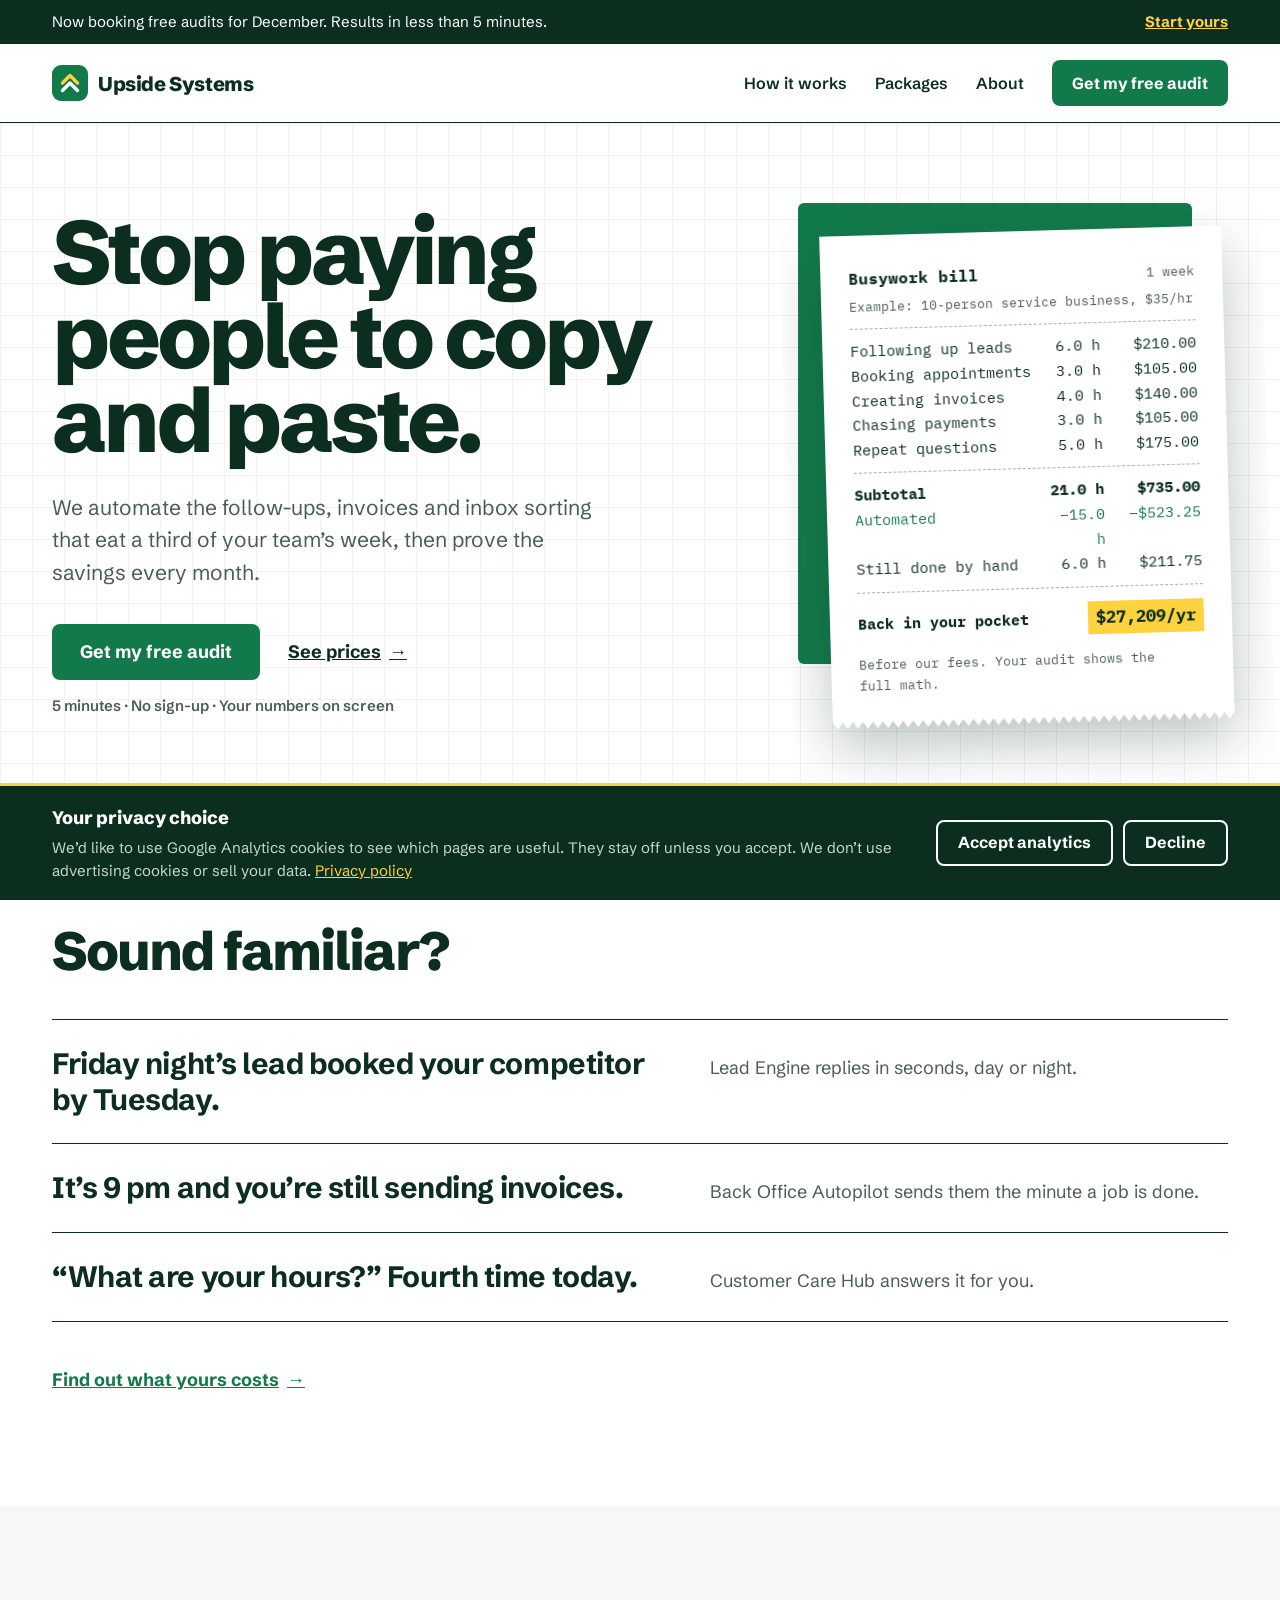
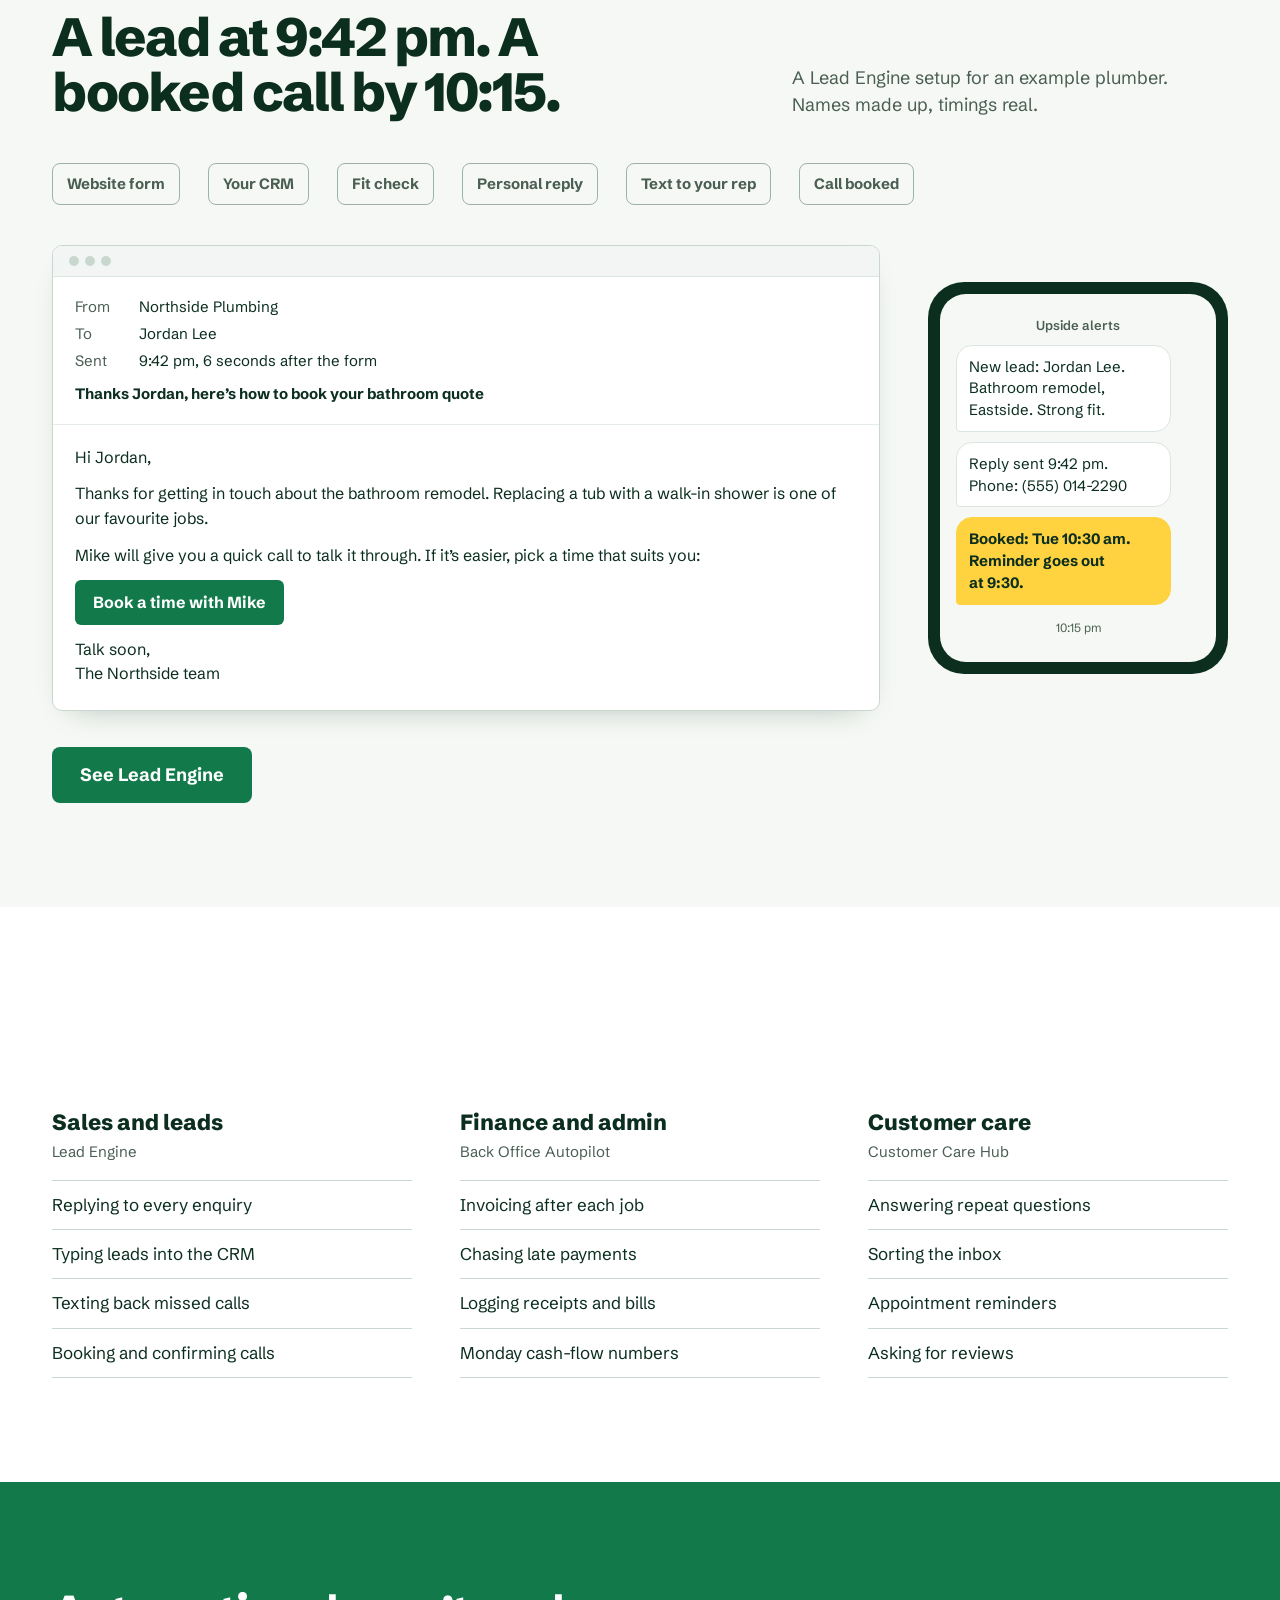
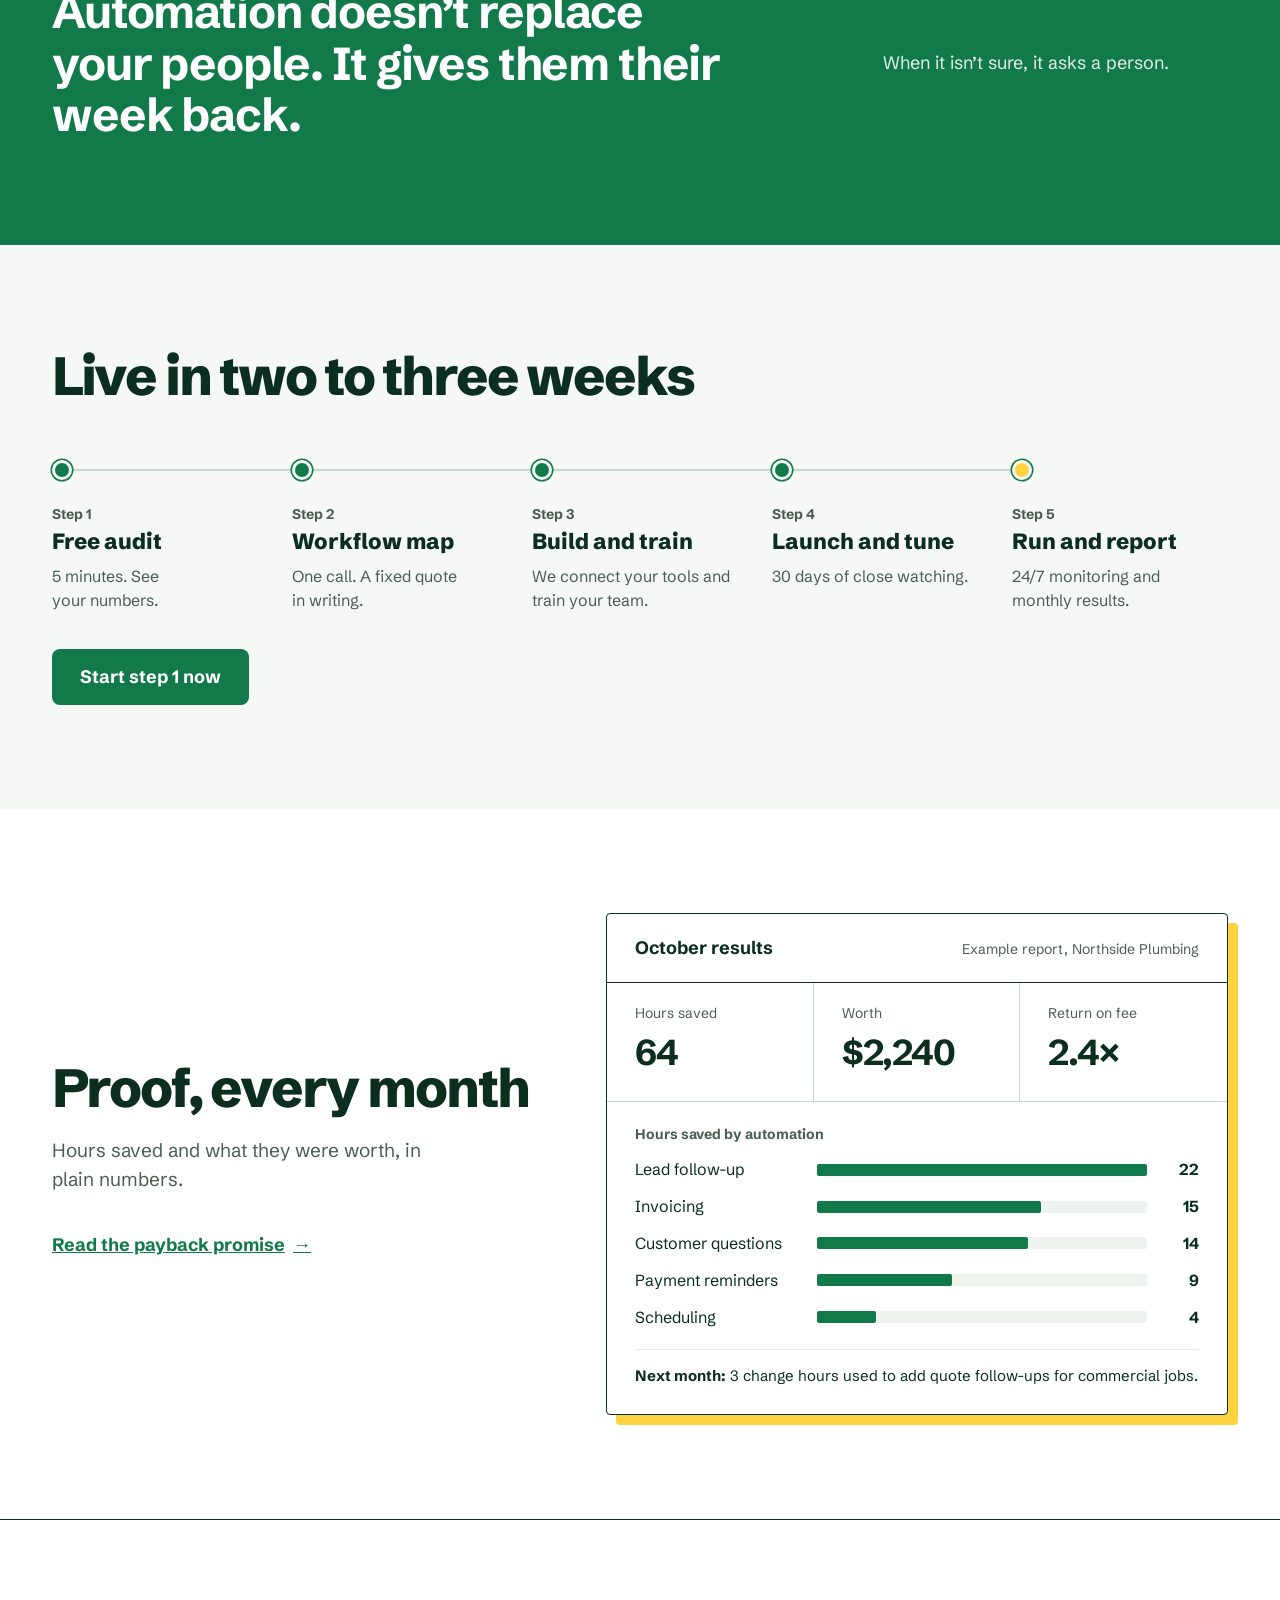
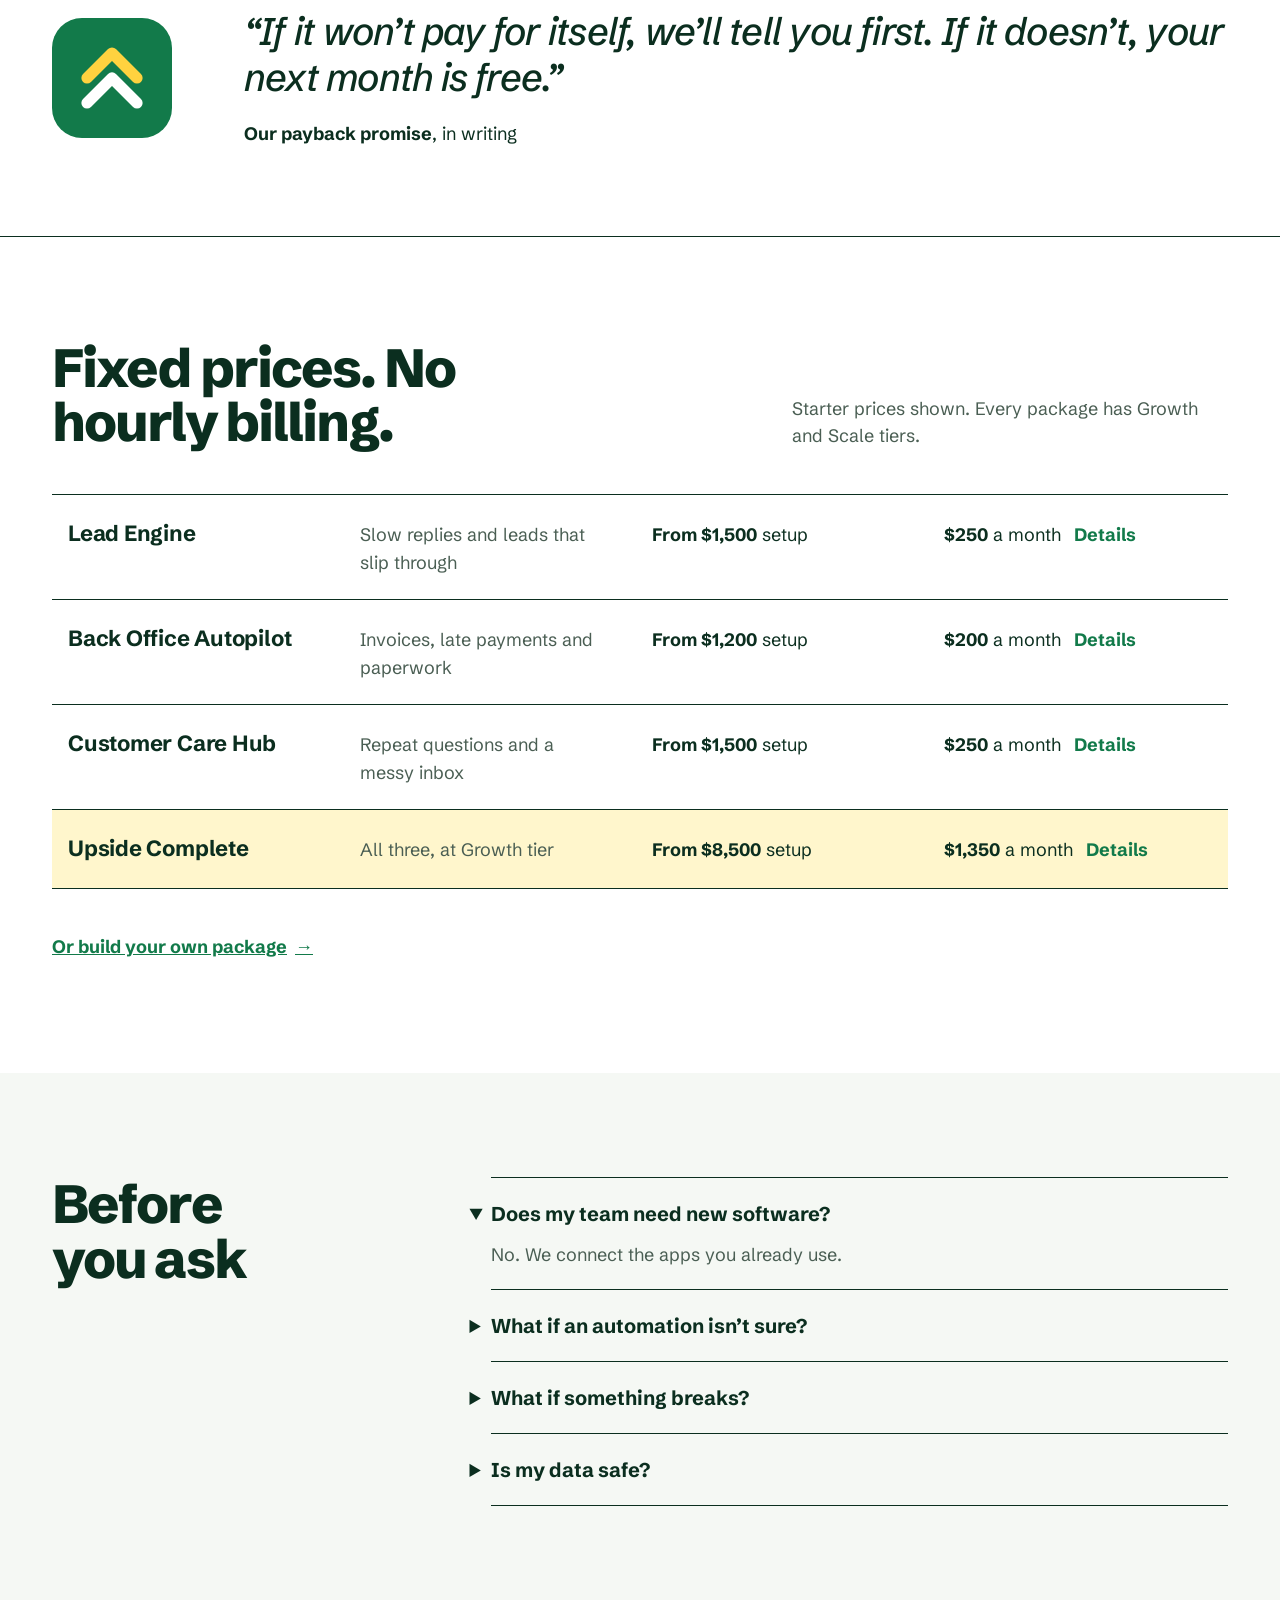
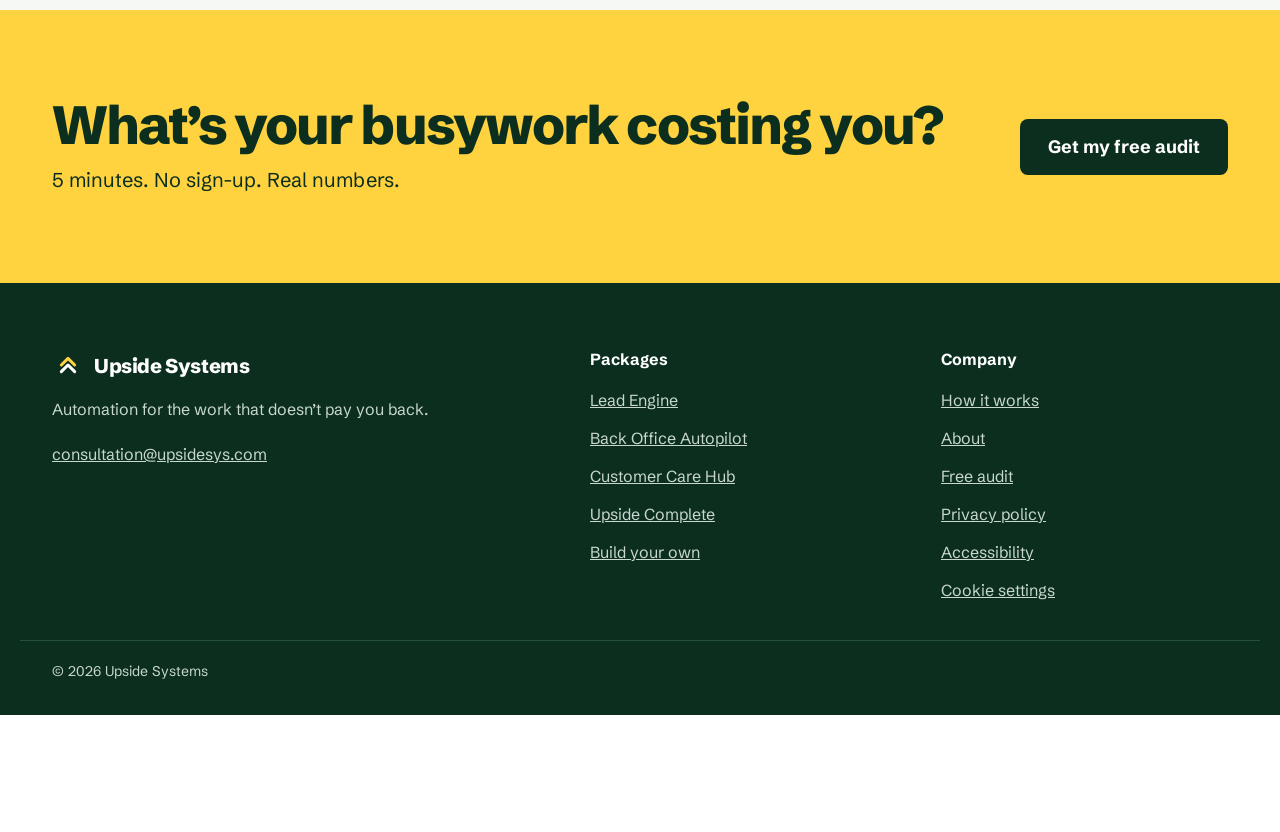
==== commit e0e7e5f3: "Cut copy across the site and sharpen calls to action Home: shorter hero, pain-and-fix hooks, one-lin" ====
--- a/index.html
+++ b/index.html
@@ -2,7 +2,6 @@
 <html lang="en">
 <head>
 <meta charset="utf-8">
-<meta name="viewport" content="width=device-width, initial-scale=1">
 <script>
 /* Analytics consent. Google Analytics is off for everyone until they choose "Accept analytics",
    and never loads for browsers sending Global Privacy Control. Until then gtag.js isn't fetched,
@@ -33,6 +32,7 @@
 
   gtag('config', 'G-LYQRHSPG2B');
 </script>
+<meta name="viewport" content="width=device-width, initial-scale=1">
 <title>Upside Systems | Automation for small businesses</title>
 <meta name="description" content="We automate the follow-ups, invoices and inbox sorting that eat your team’s week. Built, monitored and reported on every month.">
 <meta property="og:title" content="Upside Systems | Automation for small businesses">
@@ -58,15 +58,16 @@
 <a href="index.html#how">How it works</a>
 <a href="packages.html">Packages</a>
 <a href="about.html">About</a>
-<a class="btn btn-primary btn-sm" href="audit.html">Get your free audit</a>
+<a class="btn btn-primary btn-sm" href="audit.html">Get my free audit</a>
 </nav>
 </div></header>
 <main id="main">
 <section class="hero"><div class="wrap hero-in">
 <div class="hero-copy">
 <h1 class="h1">Stop paying people to copy and paste.</h1>
-<p class="lede">We automate the follow-ups, invoices and inbox sorting that quietly eat a third of your team’s week. We build it, we keep it running, and every month we show you what it saved.</p>
-<div class="hero-actions"><a class="btn btn-primary" href="audit.html">Get your free audit</a><a class="link-strong" href="packages.html">See packages and prices</a></div>
+<p class="lede">We automate the follow-ups, invoices and inbox sorting that eat a third of your team’s week, then prove the savings every month.</p>
+<div class="hero-actions"><a class="btn btn-primary" href="audit.html">Get my free audit</a><a class="link-strong" href="packages.html">See prices</a></div>
+<p class="cta-note">5 minutes · No sign-up · Your numbers on screen</p>
 </div>
 <div class="receipt-wrap"><div class="receipt-tilt">
 <div class="receipt" role="img" aria-label="Example busywork bill: 21 hours a week costing $735, with 15 hours handled by automation, saving $27,209 a year before fees.">
@@ -92,12 +93,13 @@
 </div></section>
 
 <section class="wrap section">
-<h2 class="h2" style="max-width:760px">If any of this sounds like your week, we should talk.</h2>
-<ul class="scenarios"><li><strong>A lead filled in your form on Friday night.</strong><span>Someone replied on Tuesday. By then they’d booked your competitor.</span></li><li><strong>It’s 9 pm and you’re still sending invoices.</strong><span>Then you’ll spend Thursday chasing the ones from last month.</span></li><li><strong>Your best salesperson spends Monday morning updating the CRM.</strong><span>That’s the most expensive data entry in the building.</span></li><li><strong>“What are your opening hours?” for the fourth time today.</strong><span>Each answer takes two minutes. They add up to days.</span></li></ul>
+<h2 class="h2">Sound familiar?</h2>
+<ul class="scenarios"><li><strong>Friday night’s lead booked your competitor by Tuesday.</strong><span>Lead Engine replies in seconds, day or night.</span></li><li><strong>It’s 9 pm and you’re still sending invoices.</strong><span>Back Office Autopilot sends them the minute a job is done.</span></li><li><strong>“What are your hours?” Fourth time today.</strong><span>Customer Care Hub answers it for you.</span></li></ul>
+<p class="after-cta"><a class="link-strong" href="audit.html">Find out what yours costs</a></p>
 </section>
 
 <section class="bg-mist"><div class="wrap section">
-<div class="head-row"><h2 class="h2">A lead comes in at 9:42 pm. Here’s what happens before anyone wakes up.</h2><p>A Lead Engine setup, shown for an example plumbing business. The names are made up. The timings aren’t.</p></div>
+<div class="head-row"><h2 class="h2">A lead at 9:42 pm. A booked call by 10:15.</h2><p>A Lead Engine setup for an example plumber. Names made up, timings real.</p></div>
 <div class="flow" aria-label="Automation steps: website form, your CRM, fit check, personal reply, text to your rep, call booked"><div class="flow-node"><span>Website form</span></div><div class="flow-node"><span>Your CRM</span></div><div class="flow-node"><span>Fit check</span></div><div class="flow-node"><span>Personal reply</span></div><div class="flow-node"><span>Text to your rep</span></div><div class="flow-node"><span>Call booked</span></div></div>
 <div class="demo">
 <div class="email" role="img" aria-label="Example email the lead receives six seconds after filling in the form">
@@ -114,33 +116,29 @@
 <div class="phone-time">10:15 pm</div>
 </div></div>
 </div>
+<p class="after-cta"><a class="btn btn-primary" href="packages.html#lead">See Lead Engine</a></p>
 </div></section>
 
 <section class="wrap section">
-<div class="head-row"><h2 class="h2">The jobs we take off your plate</h2><a class="link-strong" href="packages.html">Compare packages</a></div>
-<div class="jobs"><div><h3 class="h3" style="margin-bottom:4px">Sales and leads</h3><p class="sub">Covered by Lead Engine</p><ul><li>Replying to every new enquiry</li><li>Typing leads into the CRM</li><li>Texting back missed calls</li><li>Booking and confirming calls</li><li>Nudging quotes nobody answered</li><li>Waking up old leads</li></ul></div><div><h3 class="h3" style="margin-bottom:4px">Finance and admin</h3><p class="sub">Covered by Back Office Autopilot</p><ul><li>Creating invoices after each job</li><li>Chasing late payments</li><li>Logging receipts and bills</li><li>Filing attachments and contracts</li><li>Monday cash-flow numbers</li><li>Month-end checklists</li></ul></div><div><h3 class="h3" style="margin-bottom:4px">Customer care</h3><p class="sub">Covered by Customer Care Hub</p><ul><li>Answering the same questions</li><li>Sorting and forwarding messages</li><li>Welcoming new customers</li><li>Appointment reminders</li><li>Asking for reviews</li><li>Spotting unhappy customers early</li></ul></div></div>
+<div class="head-row"><h2 class="h2">What we take off your plate</h2><a class="link-strong" href="packages.html">Compare packages</a></div>
+<div class="jobs"><div><h3 class="h3" style="margin-bottom:4px">Sales and leads</h3><p class="sub">Lead Engine</p><ul><li>Replying to every enquiry</li><li>Typing leads into the CRM</li><li>Texting back missed calls</li><li>Booking and confirming calls</li></ul></div><div><h3 class="h3" style="margin-bottom:4px">Finance and admin</h3><p class="sub">Back Office Autopilot</p><ul><li>Invoicing after each job</li><li>Chasing late payments</li><li>Logging receipts and bills</li><li>Monday cash-flow numbers</li></ul></div><div><h3 class="h3" style="margin-bottom:4px">Customer care</h3><p class="sub">Customer Care Hub</p><ul><li>Answering repeat questions</li><li>Sorting the inbox</li><li>Appointment reminders</li><li>Asking for reviews</li></ul></div></div>
 </section>
 
 <section class="bg-green"><div class="wrap section statement">
-<p>Automation doesn’t replace your people. It gives them back the hours they were hired to spend on customers, sales and the work only they can do.</p>
-<p>Every automation we build has a clear handoff: when it isn’t sure, it asks a person.</p>
-</div></section>
-
-<section class="wrap section">
-<h2 class="h2" style="max-width:760px;margin-bottom:16px">Built for businesses that run on people, not departments</h2>
-<p class="muted" style="margin:0 0 32px;max-width:620px">Most of our clients have between 3 and 50 people. Here’s what we usually automate first.</p>
-<div class="industries"><div><h3 class="h3">Trades and home services</h3><p>Quote follow-ups the same evening, invoices the minute a job is marked done, and a review request while the customer is still happy.</p></div><div><h3 class="h3">Clinics, salons and studios</h3><p>Reminders that cut no-shows, intake forms sent before the first visit, and rebooking prompts when a client goes quiet.</p></div><div><h3 class="h3">Agencies and consultancies</h3><p>Enquiries qualified before they reach you, proposals followed up on schedule, and retainers invoiced without a spreadsheet.</p></div><div><h3 class="h3">Online shops</h3><p>Order questions answered from your own policies, supplier bills logged automatically, and a weekly cash picture you can trust.</p></div></div>
-</section>
+<p>Automation doesn’t replace your people. It gives them their week back.</p>
+<p>When it isn’t sure, it asks a person.</p>
+</div></section>
 
 <section class="bg-mist" id="how"><div class="wrap section">
-<h2 class="h2" style="max-width:760px">How a project runs, start to finish</h2>
-<ol class="timeline"><li><span class="dot" aria-hidden="true"></span><span class="step-n">Step 1</span><h3 class="h3">Free audit</h3><p>You tell us where the hours go. We show your cost per hour, ours, and a five-year outlook.</p></li><li><span class="dot" aria-hidden="true"></span><span class="step-n">Step 2</span><h3 class="h3">Workflow map</h3><p>A call to walk through how the work flows today. You get a written map and a fixed quote.</p></li><li><span class="dot" aria-hidden="true"></span><span class="step-n">Step 3</span><h3 class="h3">Build and train</h3><p>We connect your tools, test with real examples and train your team with a live session and written guides.</p></li><li><span class="dot" aria-hidden="true"></span><span class="step-n">Step 4</span><h3 class="h3">Launch and tune</h3><p>Thirty days of close watching after go-live. Anything awkward gets adjusted.</p></li><li><span class="dot" aria-hidden="true"></span><span class="step-n">Step 5</span><h3 class="h3">Run and report</h3><p>We monitor around the clock, use your change hours each month and send your results report.</p></li></ol>
+<h2 class="h2">Live in two to three weeks</h2>
+<ol class="timeline"><li><span class="dot" aria-hidden="true"></span><span class="step-n">Step 1</span><h3 class="h3">Free audit</h3><p>5 minutes. See your numbers.</p></li><li><span class="dot" aria-hidden="true"></span><span class="step-n">Step 2</span><h3 class="h3">Workflow map</h3><p>One call. A fixed quote in writing.</p></li><li><span class="dot" aria-hidden="true"></span><span class="step-n">Step 3</span><h3 class="h3">Build and train</h3><p>We connect your tools and train your team.</p></li><li><span class="dot" aria-hidden="true"></span><span class="step-n">Step 4</span><h3 class="h3">Launch and tune</h3><p>30 days of close watching.</p></li><li><span class="dot" aria-hidden="true"></span><span class="step-n">Step 5</span><h3 class="h3">Run and report</h3><p>24/7 monitoring and monthly results.</p></li></ol>
+<p class="after-cta"><a class="btn btn-primary" href="audit.html">Start step 1 now</a></p>
 </div></section>
 
 <section class="wrap section split">
 <div class="copy">
-<h2 class="h2" style="margin-bottom:20px">Every month, a report that proves it’s working</h2>
-<p class="muted" style="margin:0 0 28px;font-size:19px">Hours saved, work handled and what that time was worth, in plain numbers. If the savings don’t beat your monthly fee within 90 days of launch, your next month is free.</p>
+<h2 class="h2" style="margin-bottom:20px">Proof, every month</h2>
+<p class="muted" style="margin:0 0 28px;font-size:19px">Hours saved and what they were worth, in plain numbers.</p>
 <a class="link-strong" href="packages.html#promise">Read the payback promise</a>
 </div>
 <div class="report" role="img" aria-label="Example monthly results report: 64 hours saved, worth $2,240, a 2.4 times return on the monthly fee.">
@@ -153,25 +151,25 @@
 
 <section class="quote-band"><div class="wrap quote-in">
 <div class="pledge-mark" aria-hidden="true"><svg viewBox="0 0 48 48"><rect width="48" height="48" rx="12" fill="#127A4A"/><path d="M14 34 L24 24 L34 34" fill="none" stroke="#FFFFFF" stroke-width="4.5" stroke-linecap="round" stroke-linejoin="round"/><path d="M14 24 L24 14 L34 24" fill="none" stroke="#FFD23F" stroke-width="4.5" stroke-linecap="round" stroke-linejoin="round"/></svg></div>
-<figure><blockquote>“If an automation won’t pay for itself, we’ll tell you before you spend a dollar. If one we build doesn’t, your next month is on us.”</blockquote>
-<figcaption><strong>Our promise to every client</strong>, in writing, from the first audit to every monthly report</figcaption></figure>
+<figure><blockquote>“If it won’t pay for itself, we’ll tell you first. If it doesn’t, your next month is free.”</blockquote>
+<figcaption><strong>Our payback promise</strong>, in writing</figcaption></figure>
 </div></section>
 
 <section class="wrap section">
-<div class="head-row"><h2 class="h2">Fixed prices, no hourly billing</h2><p>One setup fee and one monthly fee. Starter prices shown; every package has Growth and Scale tiers.</p></div>
+<div class="head-row"><h2 class="h2">Fixed prices. No hourly billing.</h2><p>Starter prices shown. Every package has Growth and Scale tiers.</p></div>
 <div class="price-rows"><a class="price-row" href="packages.html#lead"><strong class="name">Lead Engine</strong><span class="what">Slow replies and leads that slip through</span><span><strong>From $1,500</strong> setup</span><span><strong>$250</strong> a month <span class="go">Details</span></span></a><a class="price-row" href="packages.html#office"><strong class="name">Back Office Autopilot</strong><span class="what">Invoices, late payments and paperwork</span><span><strong>From $1,200</strong> setup</span><span><strong>$200</strong> a month <span class="go">Details</span></span></a><a class="price-row" href="packages.html#care"><strong class="name">Customer Care Hub</strong><span class="what">Repeat questions and a messy inbox</span><span><strong>From $1,500</strong> setup</span><span><strong>$250</strong> a month <span class="go">Details</span></span></a><a class="price-row highlight" href="packages.html#complete"><strong class="name">Upside Complete</strong><span class="what">All three, at Growth tier</span><span><strong>From $8,500</strong> setup</span><span><strong>$1,350</strong> a month <span class="go">Details</span></span></a></div>
+<p class="after-cta"><a class="link-strong" href="packages.html#custom">Or build your own package</a></p>
 </section>
 
 <section class="bg-mist" aria-labelledby="home-faq"><div class="wrap section faq-wrap">
 <h2 class="h2" id="home-faq">Before you ask</h2>
-<div class="faq"><details open><summary>Does my team need to learn new software?</summary><p>No. Your team keeps working in the apps they already know. The automations run in the background, and we train everyone on anything that changes for them.</p></details>
-<details><summary>What happens when an automation isn’t sure?</summary><p>It stops and asks a person. Anything the system isn’t confident about, like an unusual request or an upset customer, goes to someone on your team instead of getting a guessed answer.</p></details>
-<details><summary>What if something breaks?</summary><p>We’re alerted the moment a step fails, usually before you’d notice. Fixes are covered by your monthly fee, including when an app you use changes how it works.</p></details>
-<details><summary>Is my data safe?</summary><p>Your data stays in the tools you already use. We connect only what each automation needs, and you can remove our access at any time.</p></details>
-<details><summary>How soon will something be live?</summary><p>Usually two to three weeks from your workflow map call to your first automation going live. Bigger Scale projects take four to eight weeks, and we launch in stages so you see results along the way.</p></details>
-</div>
-</div></section>
-<section class="bg-yellow"><div class="wrap cta-in"><div><h2 class="h2">What’s your busywork bill?</h2><p>Less than 5 minutes, no sign-up, and you see the numbers before we ever talk.</p></div><a class="btn btn-dark" href="audit.html">Get your free audit</a></div></section>
+<div class="faq"><details open><summary>Does my team need new software?</summary><p>No. We connect the apps you already use.</p></details>
+<details><summary>What if an automation isn’t sure?</summary><p>It hands the job to a person instead of guessing.</p></details>
+<details><summary>What if something breaks?</summary><p>We’re alerted straight away and fix it. That’s covered by your monthly fee.</p></details>
+<details><summary>Is my data safe?</summary><p>It stays in your own tools. You can remove our access any time.</p></details>
+</div>
+</div></section>
+<section class="bg-yellow"><div class="wrap cta-in"><div><h2 class="h2">What’s your busywork costing you?</h2><p>5 minutes. No sign-up. Real numbers.</p></div><a class="btn btn-dark" href="audit.html">Get my free audit</a></div></section>
 </main>
 <footer class="site-footer">
 <div class="wrap footer-in">
--- a/assets/styles.css
+++ b/assets/styles.css
@@ -618,14 +618,14 @@
 .cookie-open .b-bar{display:none}
 
 /* Footer button that looks like the footer links */
-.footer-link{background:none;border:0;padding:0;font:inherit;color:var(--on-dark);min-height:36px;display:inline-flex;align-items:center;cursor:pointer;text-align:left}
+.footer-link{background:none;border:0;padding:0;font:inherit;text-decoration:underline;color:var(--on-dark);min-height:36px;display:inline-flex;align-items:center;cursor:pointer;text-align:left}
 .footer-link:hover{color:var(--yellow)}
 
 /* Analytics consent banner */
 .cookie-banner{position:fixed;left:0;right:0;bottom:0;z-index:40;background:var(--ink);color:var(--white);border-top:3px solid var(--yellow)}
 .cookie-in{display:flex;flex-wrap:wrap;align-items:center;justify-content:space-between;gap:12px 32px;padding-top:18px;padding-bottom:18px}
 .cookie-in > div:first-child{flex:1 1 480px;min-width:0}
-.cookie-banner h2{margin:0 0 4px;font-size:18px;font-weight:800}
+.cookie-banner .cookie-title{margin:0 0 4px;font-size:18px;font-weight:800;color:var(--white)}
 .cookie-banner p{margin:0;font-size:15px;color:var(--on-dark)}
 .cookie-banner p strong{color:var(--white)}
 .cookie-banner a{color:var(--yellow)}
@@ -635,3 +635,8 @@
 .cookie-banner .btn-outline:hover{background:var(--white);color:var(--ink)}
 .link-button{background:none;border:0;padding:0;font:inherit;color:var(--green);text-decoration:underline;cursor:pointer}
 .link-button:hover{color:var(--ink)}
+
+/* Short note under a call to action, and a call to action closing a section */
+.cta-note{margin:14px 0 0;font-size:15px;color:var(--muted);font-weight:600}
+.after-cta{margin:36px 0 0}
+.pkg-intro .link-strong{align-self:flex-start}
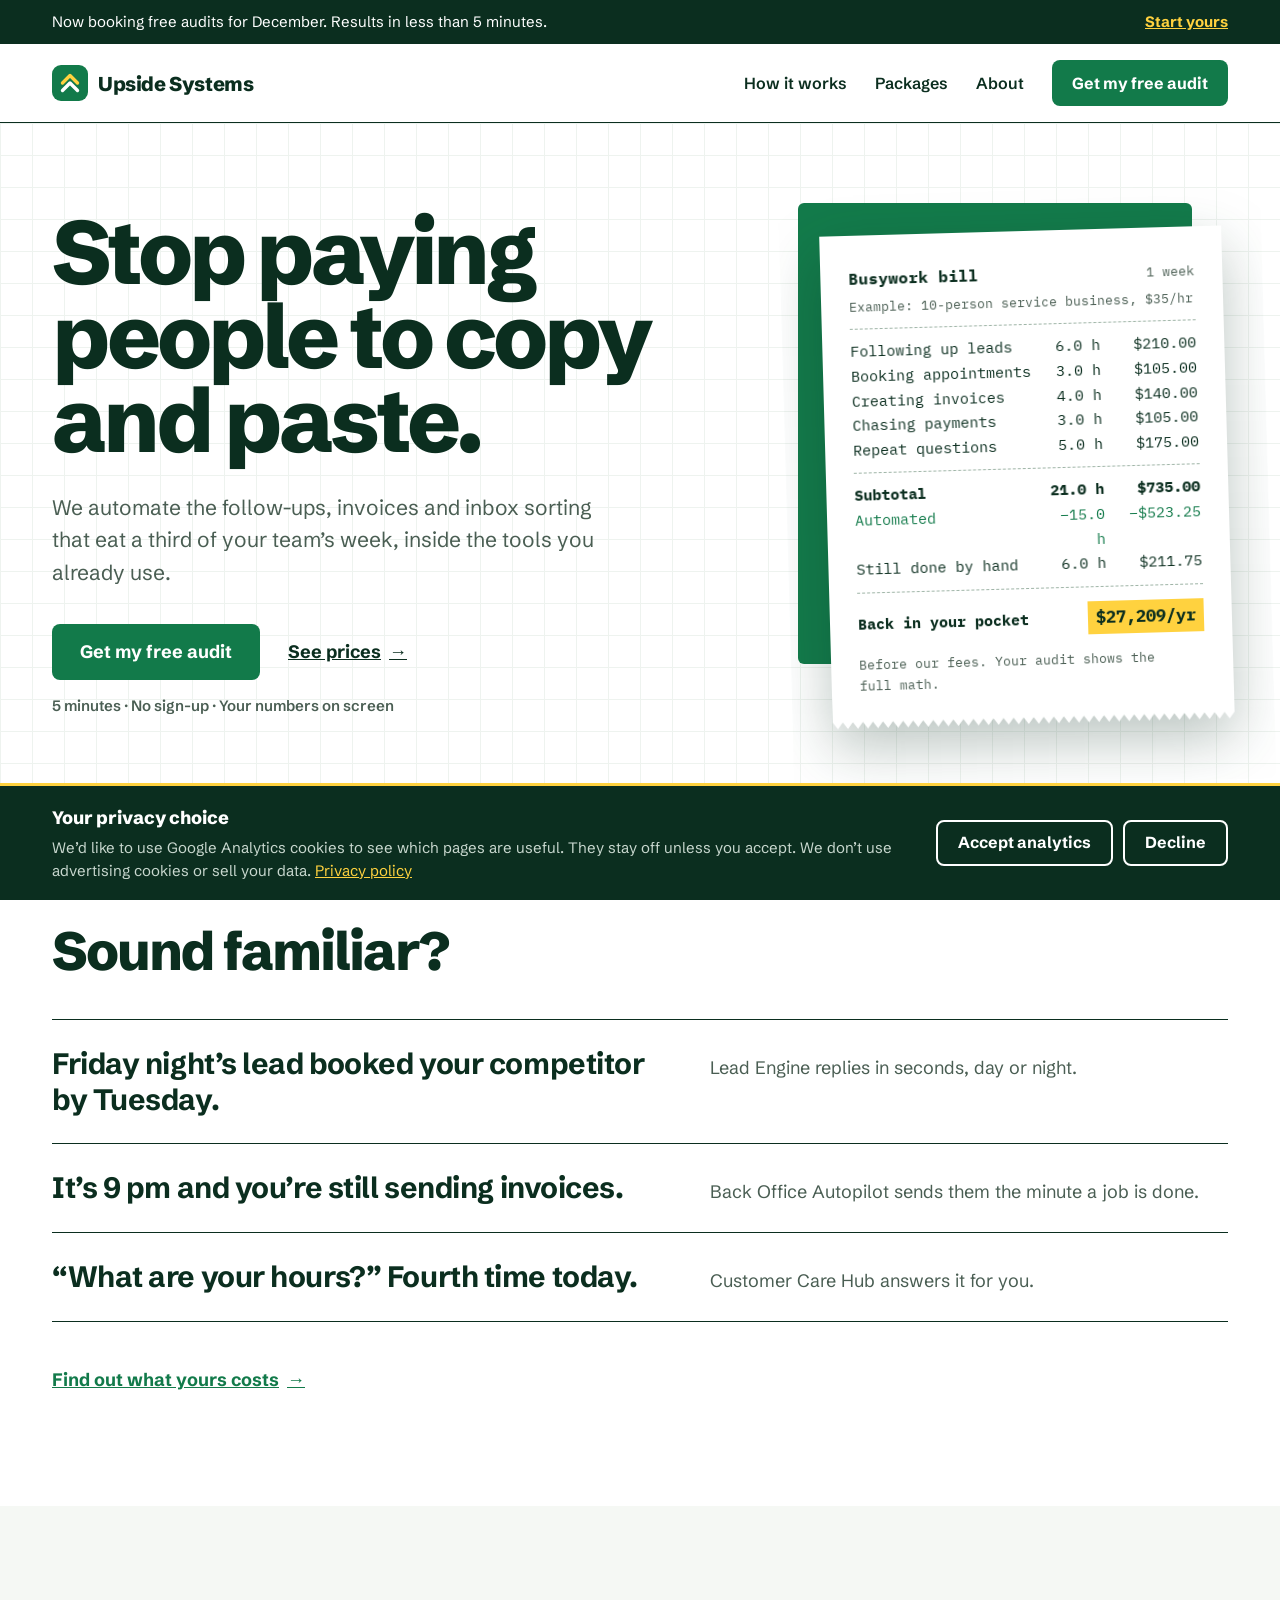
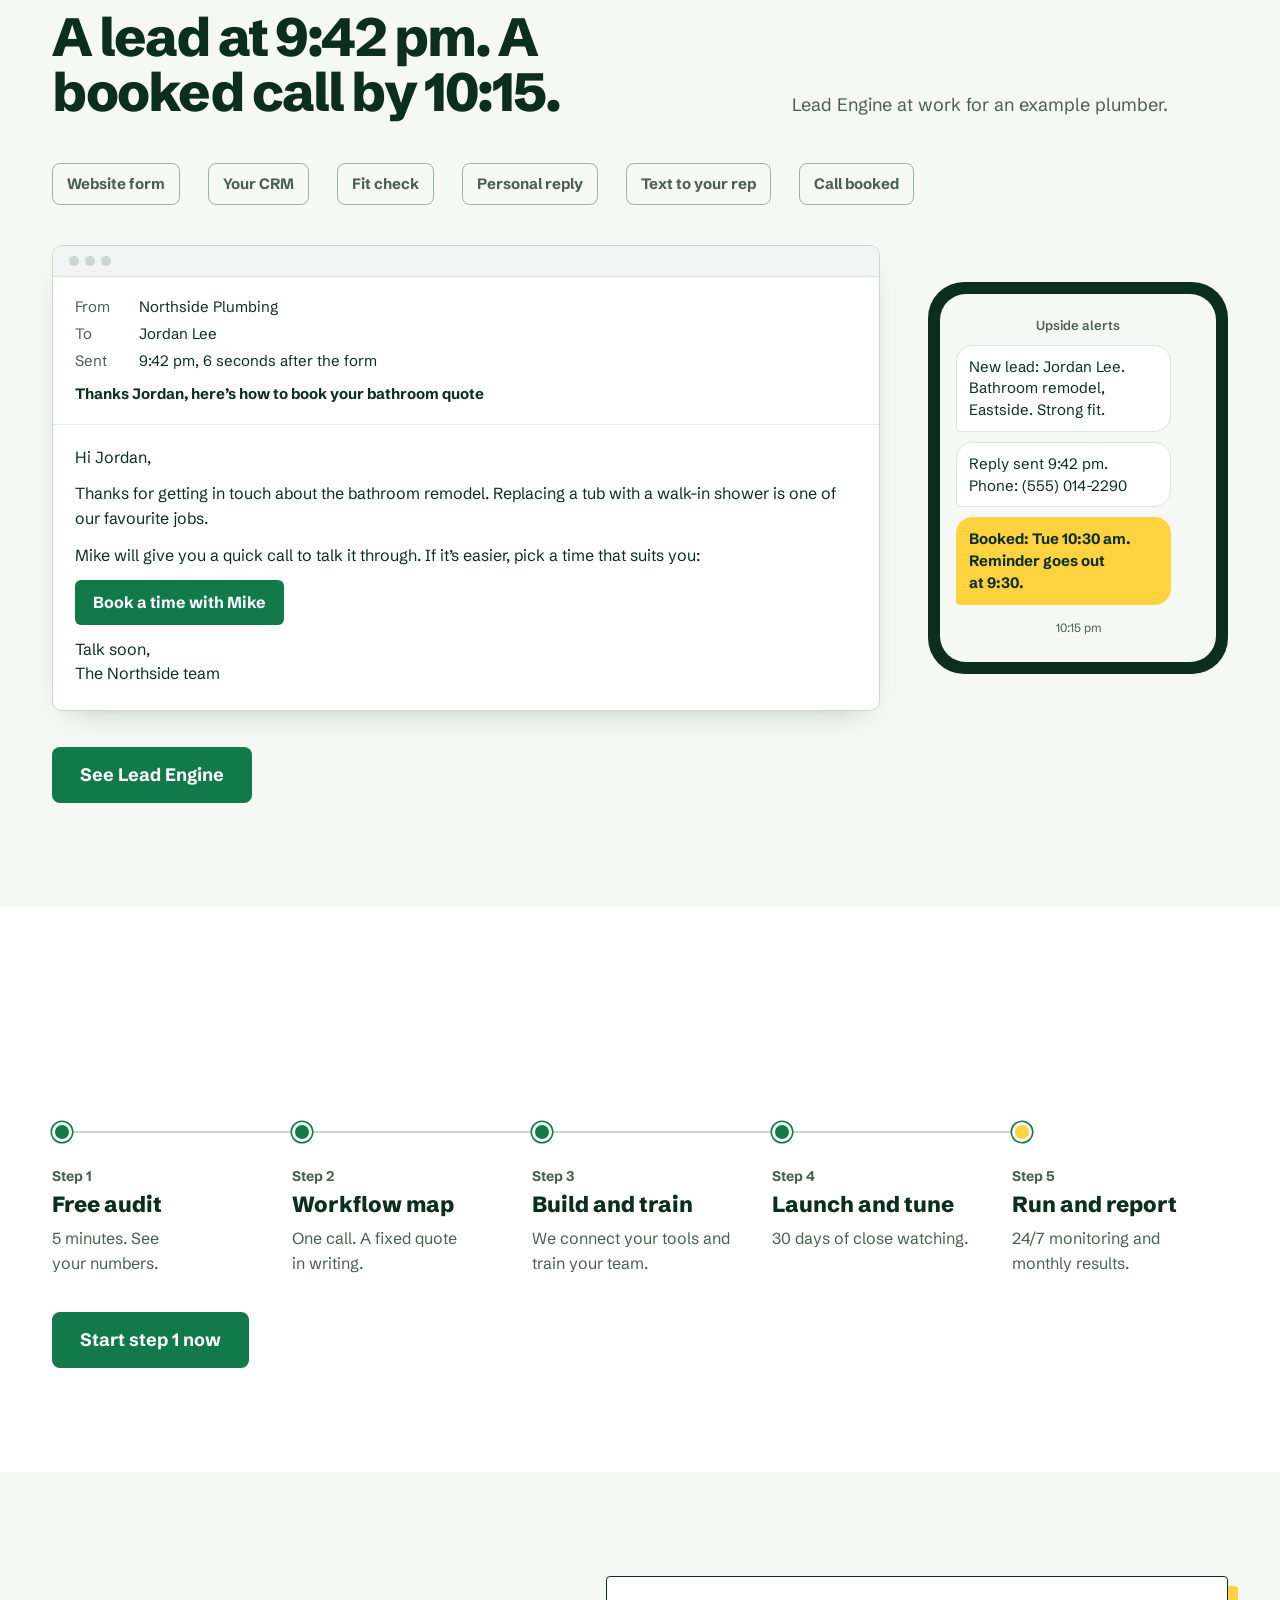
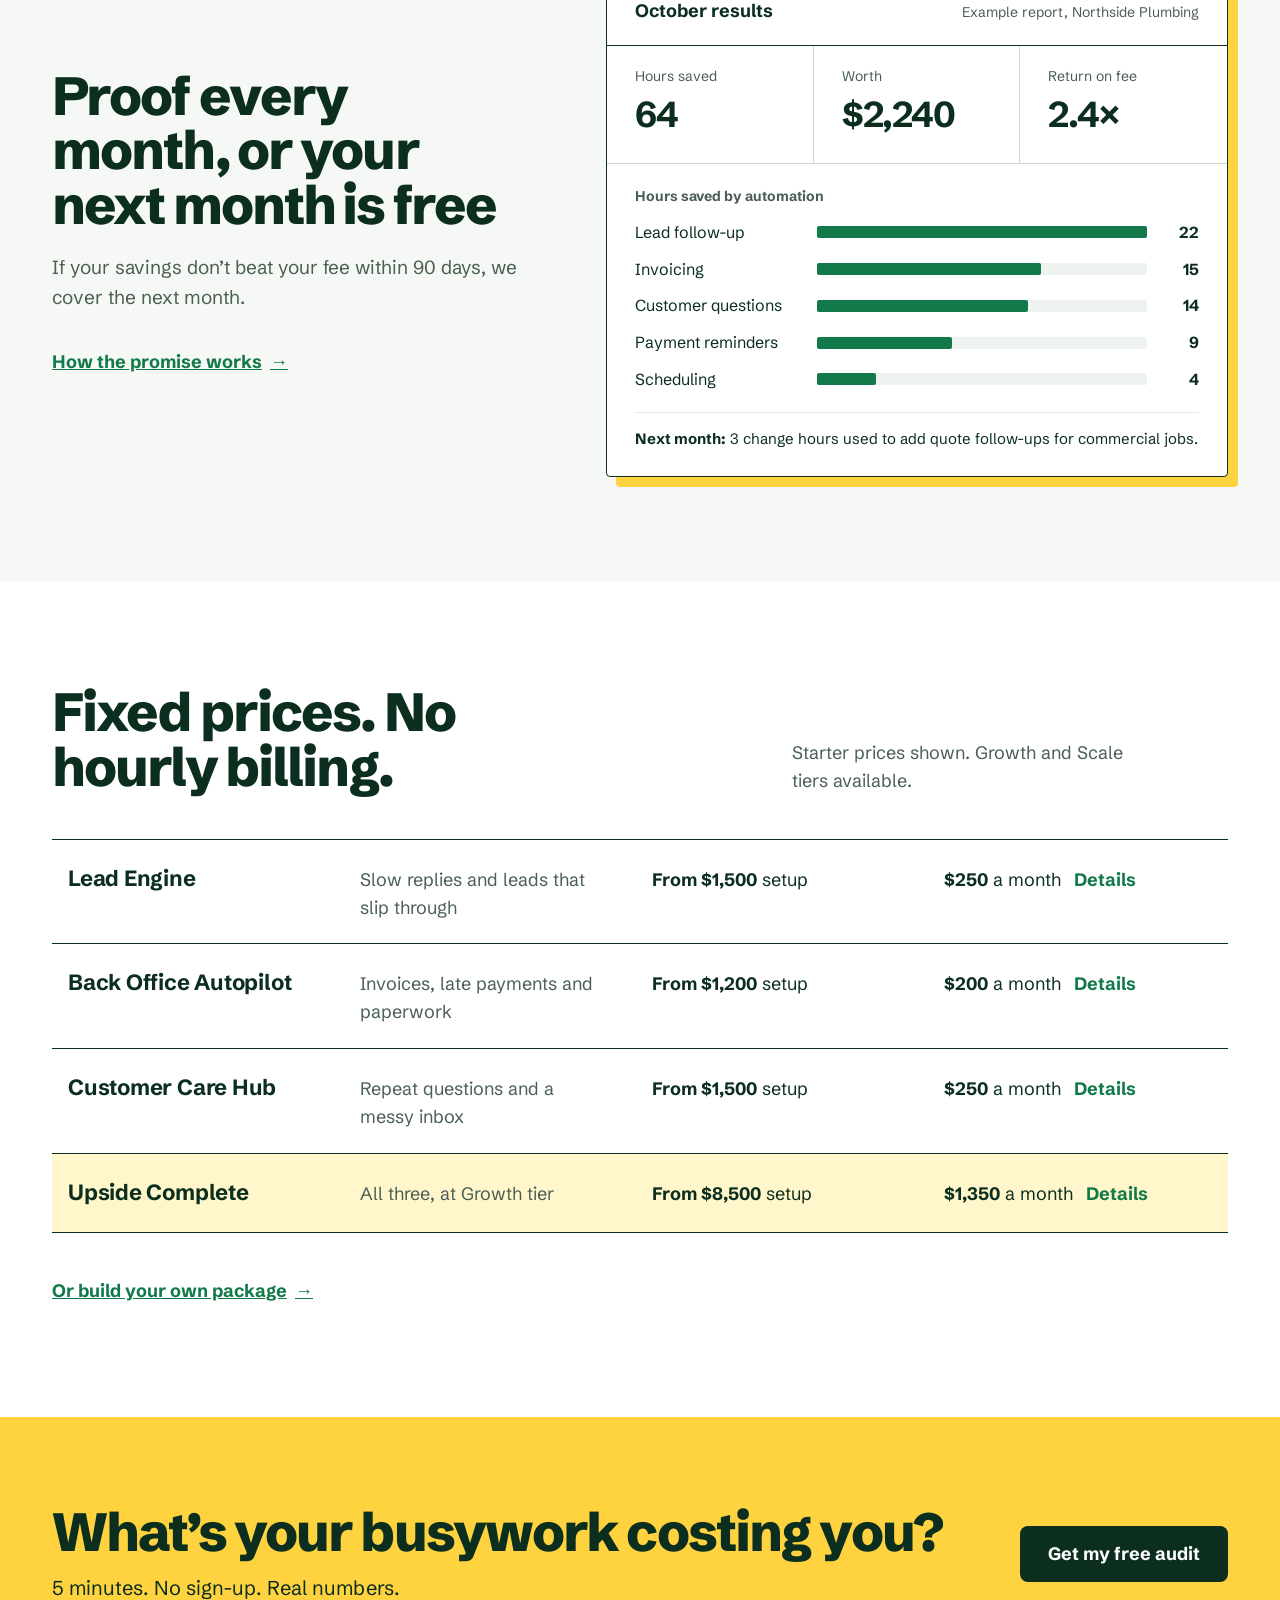
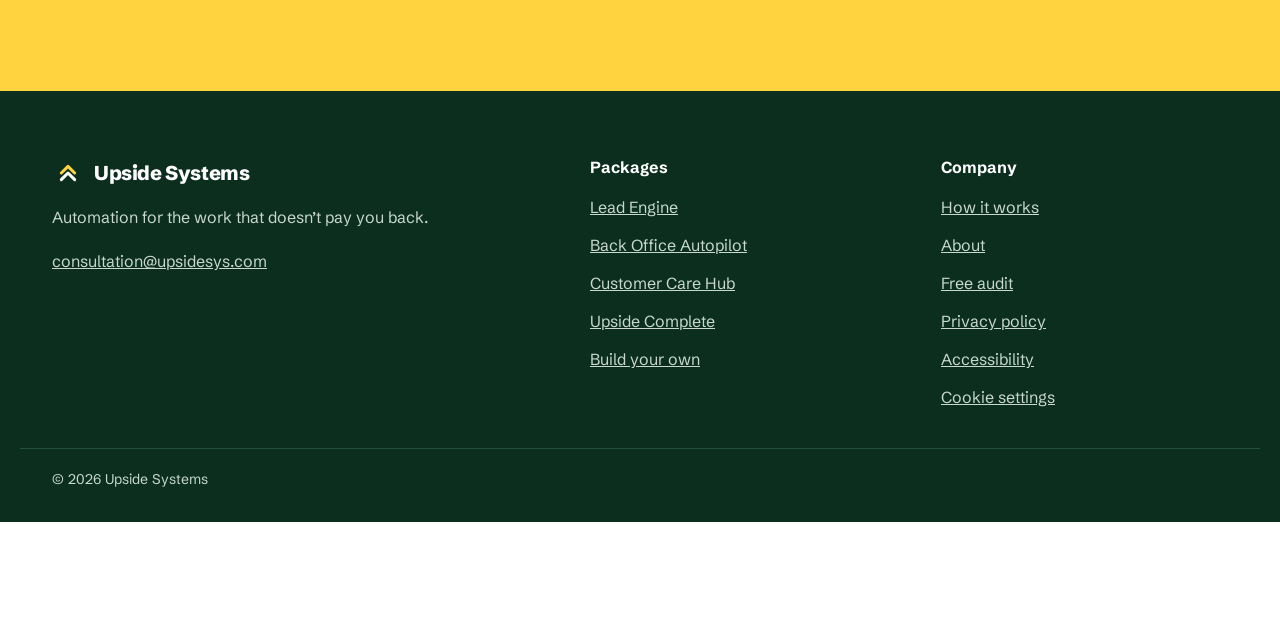
==== commit c008cec8: "Consolidate the home, packages and about pages Home drops the jobs lists, the statement band, the se" ====
--- a/index.html
+++ b/index.html
@@ -65,7 +65,7 @@
 <section class="hero"><div class="wrap hero-in">
 <div class="hero-copy">
 <h1 class="h1">Stop paying people to copy and paste.</h1>
-<p class="lede">We automate the follow-ups, invoices and inbox sorting that eat a third of your team’s week, then prove the savings every month.</p>
+<p class="lede">We automate the follow-ups, invoices and inbox sorting that eat a third of your team’s week, inside the tools you already use.</p>
 <div class="hero-actions"><a class="btn btn-primary" href="audit.html">Get my free audit</a><a class="link-strong" href="packages.html">See prices</a></div>
 <p class="cta-note">5 minutes · No sign-up · Your numbers on screen</p>
 </div>
@@ -99,7 +99,7 @@
 </section>
 
 <section class="bg-mist"><div class="wrap section">
-<div class="head-row"><h2 class="h2">A lead at 9:42 pm. A booked call by 10:15.</h2><p>A Lead Engine setup for an example plumber. Names made up, timings real.</p></div>
+<div class="head-row"><h2 class="h2">A lead at 9:42 pm. A booked call by 10:15.</h2><p>Lead Engine at work for an example plumber.</p></div>
 <div class="flow" aria-label="Automation steps: website form, your CRM, fit check, personal reply, text to your rep, call booked"><div class="flow-node"><span>Website form</span></div><div class="flow-node"><span>Your CRM</span></div><div class="flow-node"><span>Fit check</span></div><div class="flow-node"><span>Personal reply</span></div><div class="flow-node"><span>Text to your rep</span></div><div class="flow-node"><span>Call booked</span></div></div>
 <div class="demo">
 <div class="email" role="img" aria-label="Example email the lead receives six seconds after filling in the form">
@@ -119,27 +119,17 @@
 <p class="after-cta"><a class="btn btn-primary" href="packages.html#lead">See Lead Engine</a></p>
 </div></section>
 
-<section class="wrap section">
-<div class="head-row"><h2 class="h2">What we take off your plate</h2><a class="link-strong" href="packages.html">Compare packages</a></div>
-<div class="jobs"><div><h3 class="h3" style="margin-bottom:4px">Sales and leads</h3><p class="sub">Lead Engine</p><ul><li>Replying to every enquiry</li><li>Typing leads into the CRM</li><li>Texting back missed calls</li><li>Booking and confirming calls</li></ul></div><div><h3 class="h3" style="margin-bottom:4px">Finance and admin</h3><p class="sub">Back Office Autopilot</p><ul><li>Invoicing after each job</li><li>Chasing late payments</li><li>Logging receipts and bills</li><li>Monday cash-flow numbers</li></ul></div><div><h3 class="h3" style="margin-bottom:4px">Customer care</h3><p class="sub">Customer Care Hub</p><ul><li>Answering repeat questions</li><li>Sorting the inbox</li><li>Appointment reminders</li><li>Asking for reviews</li></ul></div></div>
-</section>
-
-<section class="bg-green"><div class="wrap section statement">
-<p>Automation doesn’t replace your people. It gives them their week back.</p>
-<p>When it isn’t sure, it asks a person.</p>
-</div></section>
-
-<section class="bg-mist" id="how"><div class="wrap section">
+<section class="wrap section" id="how">
 <h2 class="h2">Live in two to three weeks</h2>
 <ol class="timeline"><li><span class="dot" aria-hidden="true"></span><span class="step-n">Step 1</span><h3 class="h3">Free audit</h3><p>5 minutes. See your numbers.</p></li><li><span class="dot" aria-hidden="true"></span><span class="step-n">Step 2</span><h3 class="h3">Workflow map</h3><p>One call. A fixed quote in writing.</p></li><li><span class="dot" aria-hidden="true"></span><span class="step-n">Step 3</span><h3 class="h3">Build and train</h3><p>We connect your tools and train your team.</p></li><li><span class="dot" aria-hidden="true"></span><span class="step-n">Step 4</span><h3 class="h3">Launch and tune</h3><p>30 days of close watching.</p></li><li><span class="dot" aria-hidden="true"></span><span class="step-n">Step 5</span><h3 class="h3">Run and report</h3><p>24/7 monitoring and monthly results.</p></li></ol>
 <p class="after-cta"><a class="btn btn-primary" href="audit.html">Start step 1 now</a></p>
-</div></section>
+</section>
 
-<section class="wrap section split">
+<section class="bg-mist"><div class="wrap section split">
 <div class="copy">
-<h2 class="h2" style="margin-bottom:20px">Proof, every month</h2>
-<p class="muted" style="margin:0 0 28px;font-size:19px">Hours saved and what they were worth, in plain numbers.</p>
-<a class="link-strong" href="packages.html#promise">Read the payback promise</a>
+<h2 class="h2" style="margin-bottom:20px">Proof every month, or your next month is free</h2>
+<p class="muted" style="margin:0 0 28px;font-size:19px">If your savings don’t beat your fee within 90 days, we cover the next month.</p>
+<a class="link-strong" href="packages.html#promise">How the promise works</a>
 </div>
 <div class="report" role="img" aria-label="Example monthly results report: 64 hours saved, worth $2,240, a 2.4 times return on the monthly fee.">
 <div class="report-head"><strong>October results</strong><span class="muted" style="font-size:14px">Example report, Northside Plumbing</span></div>
@@ -147,28 +137,14 @@
 <div class="report-bars"><div class="muted" style="font-size:14px;font-weight:700">Hours saved by automation</div><div class="rbar"><span>Lead follow-up</span><i><b style="width:100%"></b></i><span>22</span></div><div class="rbar"><span>Invoicing</span><i><b style="width:68%"></b></i><span>15</span></div><div class="rbar"><span>Customer questions</span><i><b style="width:64%"></b></i><span>14</span></div><div class="rbar"><span>Payment reminders</span><i><b style="width:41%"></b></i><span>9</span></div><div class="rbar"><span>Scheduling</span><i><b style="width:18%"></b></i><span>4</span></div>
 <p class="report-next"><strong>Next month:</strong> 3 change hours used to add quote follow-ups for commercial jobs.</p></div>
 </div>
-</section>
-
-<section class="quote-band"><div class="wrap quote-in">
-<div class="pledge-mark" aria-hidden="true"><svg viewBox="0 0 48 48"><rect width="48" height="48" rx="12" fill="#127A4A"/><path d="M14 34 L24 24 L34 34" fill="none" stroke="#FFFFFF" stroke-width="4.5" stroke-linecap="round" stroke-linejoin="round"/><path d="M14 24 L24 14 L34 24" fill="none" stroke="#FFD23F" stroke-width="4.5" stroke-linecap="round" stroke-linejoin="round"/></svg></div>
-<figure><blockquote>“If it won’t pay for itself, we’ll tell you first. If it doesn’t, your next month is free.”</blockquote>
-<figcaption><strong>Our payback promise</strong>, in writing</figcaption></figure>
 </div></section>
 
 <section class="wrap section">
-<div class="head-row"><h2 class="h2">Fixed prices. No hourly billing.</h2><p>Starter prices shown. Every package has Growth and Scale tiers.</p></div>
+<div class="head-row"><h2 class="h2">Fixed prices. No hourly billing.</h2><p>Starter prices shown. Growth and Scale tiers available.</p></div>
 <div class="price-rows"><a class="price-row" href="packages.html#lead"><strong class="name">Lead Engine</strong><span class="what">Slow replies and leads that slip through</span><span><strong>From $1,500</strong> setup</span><span><strong>$250</strong> a month <span class="go">Details</span></span></a><a class="price-row" href="packages.html#office"><strong class="name">Back Office Autopilot</strong><span class="what">Invoices, late payments and paperwork</span><span><strong>From $1,200</strong> setup</span><span><strong>$200</strong> a month <span class="go">Details</span></span></a><a class="price-row" href="packages.html#care"><strong class="name">Customer Care Hub</strong><span class="what">Repeat questions and a messy inbox</span><span><strong>From $1,500</strong> setup</span><span><strong>$250</strong> a month <span class="go">Details</span></span></a><a class="price-row highlight" href="packages.html#complete"><strong class="name">Upside Complete</strong><span class="what">All three, at Growth tier</span><span><strong>From $8,500</strong> setup</span><span><strong>$1,350</strong> a month <span class="go">Details</span></span></a></div>
 <p class="after-cta"><a class="link-strong" href="packages.html#custom">Or build your own package</a></p>
 </section>
 
-<section class="bg-mist" aria-labelledby="home-faq"><div class="wrap section faq-wrap">
-<h2 class="h2" id="home-faq">Before you ask</h2>
-<div class="faq"><details open><summary>Does my team need new software?</summary><p>No. We connect the apps you already use.</p></details>
-<details><summary>What if an automation isn’t sure?</summary><p>It hands the job to a person instead of guessing.</p></details>
-<details><summary>What if something breaks?</summary><p>We’re alerted straight away and fix it. That’s covered by your monthly fee.</p></details>
-<details><summary>Is my data safe?</summary><p>It stays in your own tools. You can remove our access any time.</p></details>
-</div>
-</div></section>
 <section class="bg-yellow"><div class="wrap cta-in"><div><h2 class="h2">What’s your busywork costing you?</h2><p>5 minutes. No sign-up. Real numbers.</p></div><a class="btn btn-dark" href="audit.html">Get my free audit</a></div></section>
 </main>
 <footer class="site-footer">
--- a/assets/styles.css
+++ b/assets/styles.css
@@ -640,3 +640,7 @@
 .cta-note{margin:14px 0 0;font-size:15px;color:var(--muted);font-weight:600}
 .after-cta{margin:36px 0 0}
 .pkg-intro .link-strong{align-self:flex-start}
+.inc-list{flex:2 1 620px;min-width:0;list-style:none;margin:0;padding:0;display:grid;grid-template-columns:repeat(auto-fit,minmax(min(260px,100%),1fr));gap:14px 32px;font-size:18px;font-weight:600}
+.inc-list li{display:flex;gap:10px;align-items:flex-start}
+.inc-list svg{flex:none;margin-top:5px}
+.included .inc-list{border:0}.included .inc-list li{padding:0;border:0}
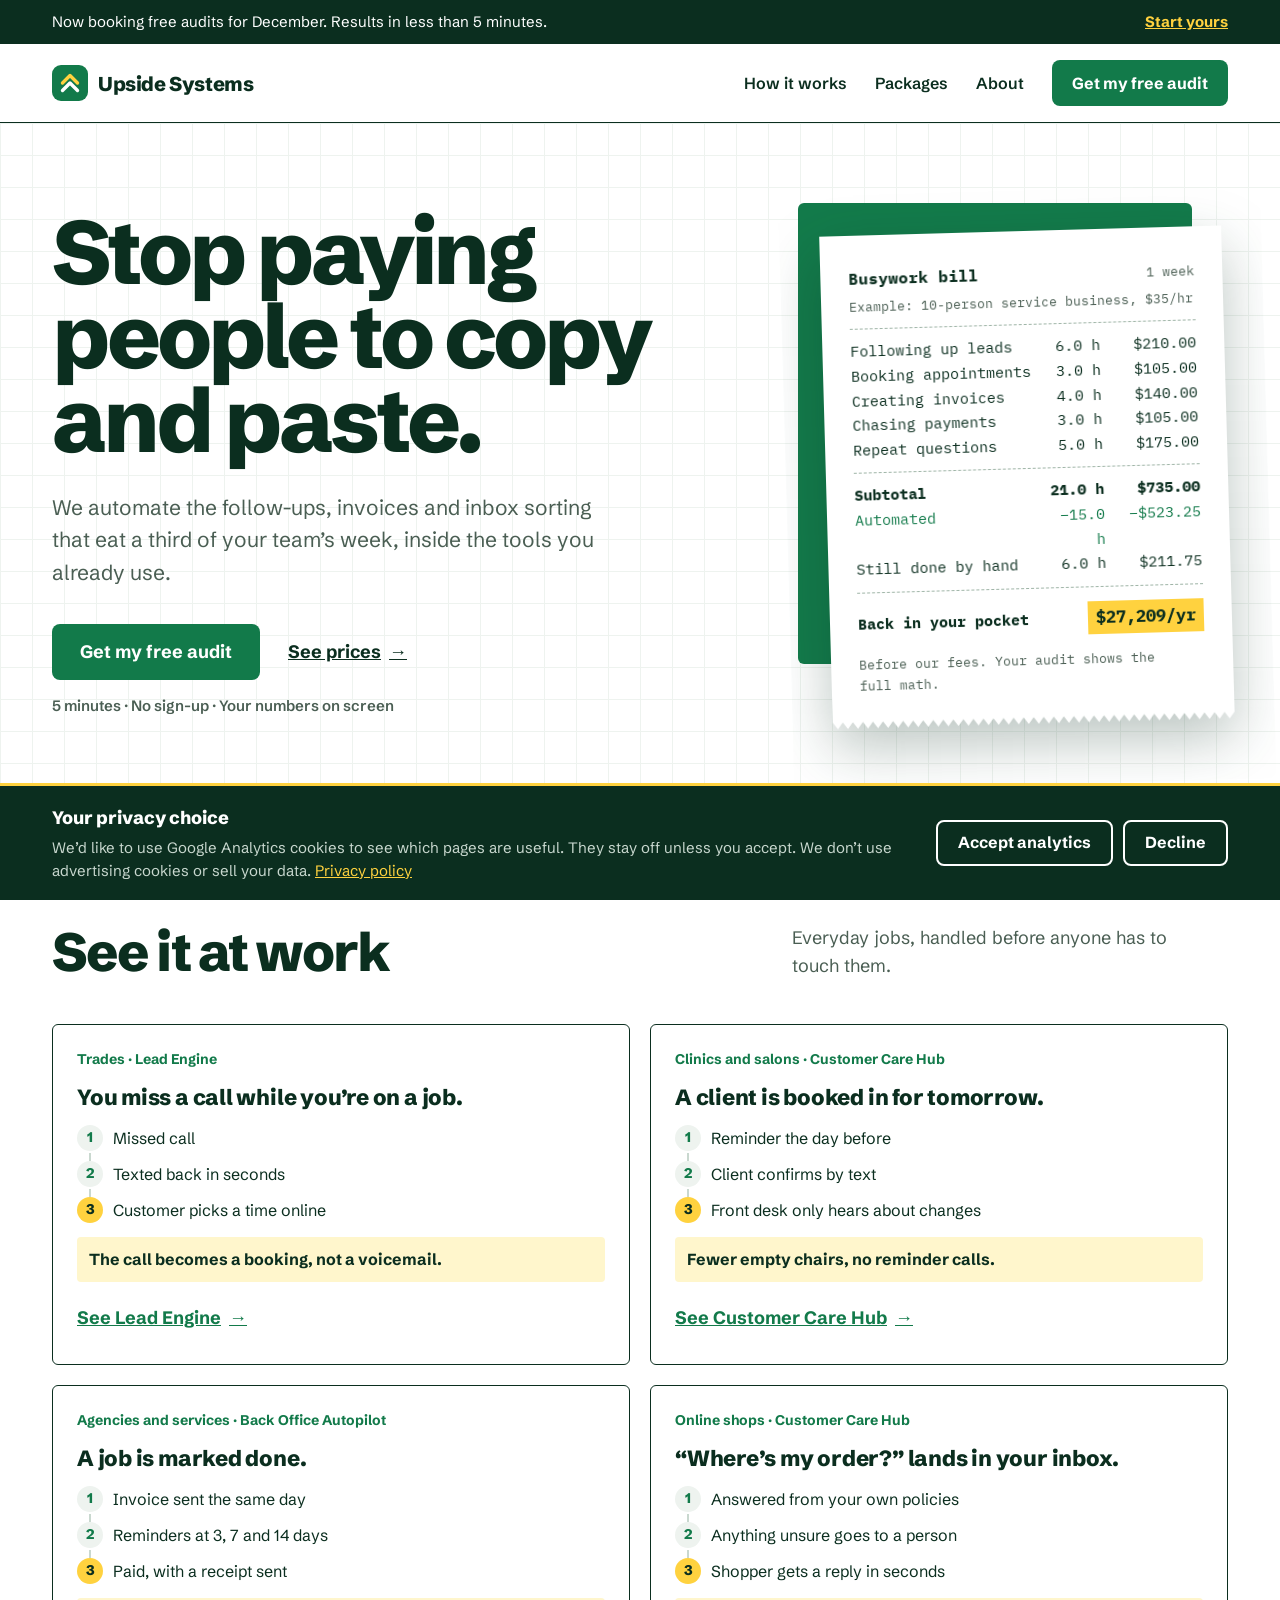
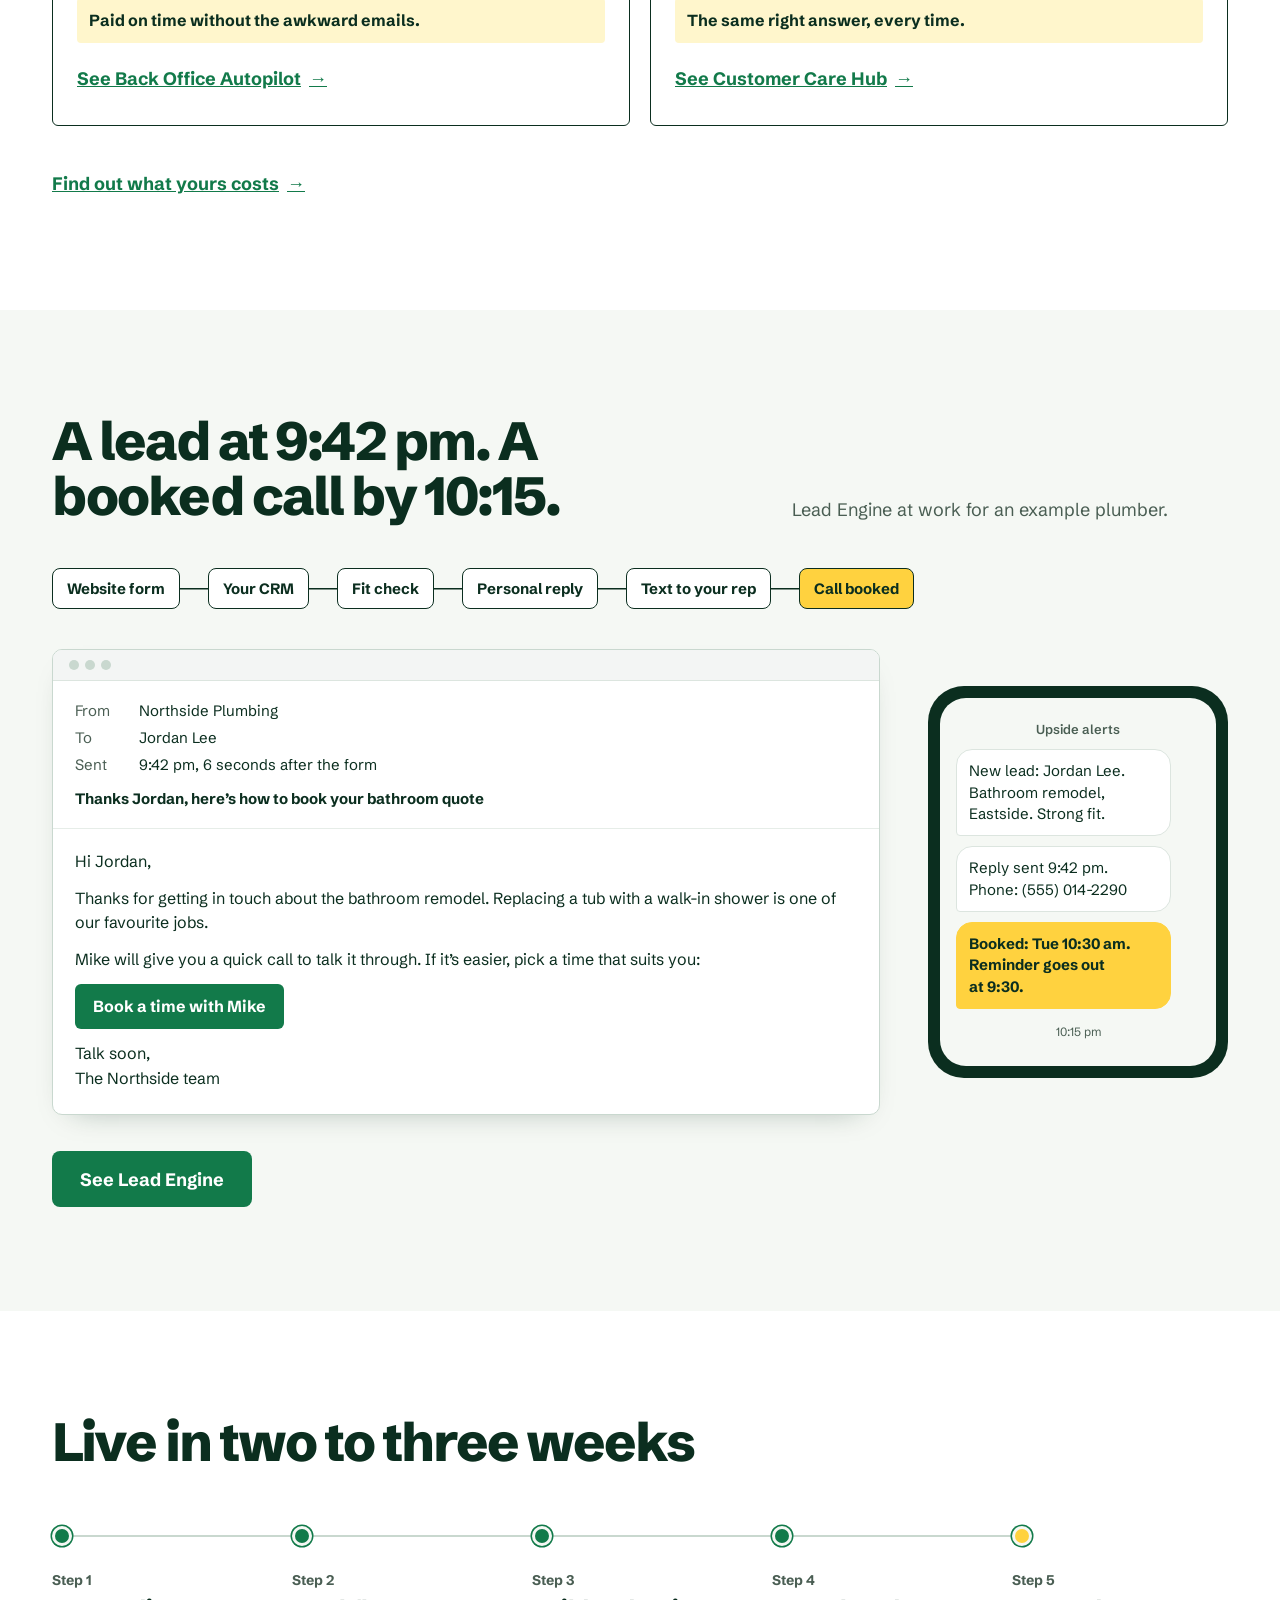
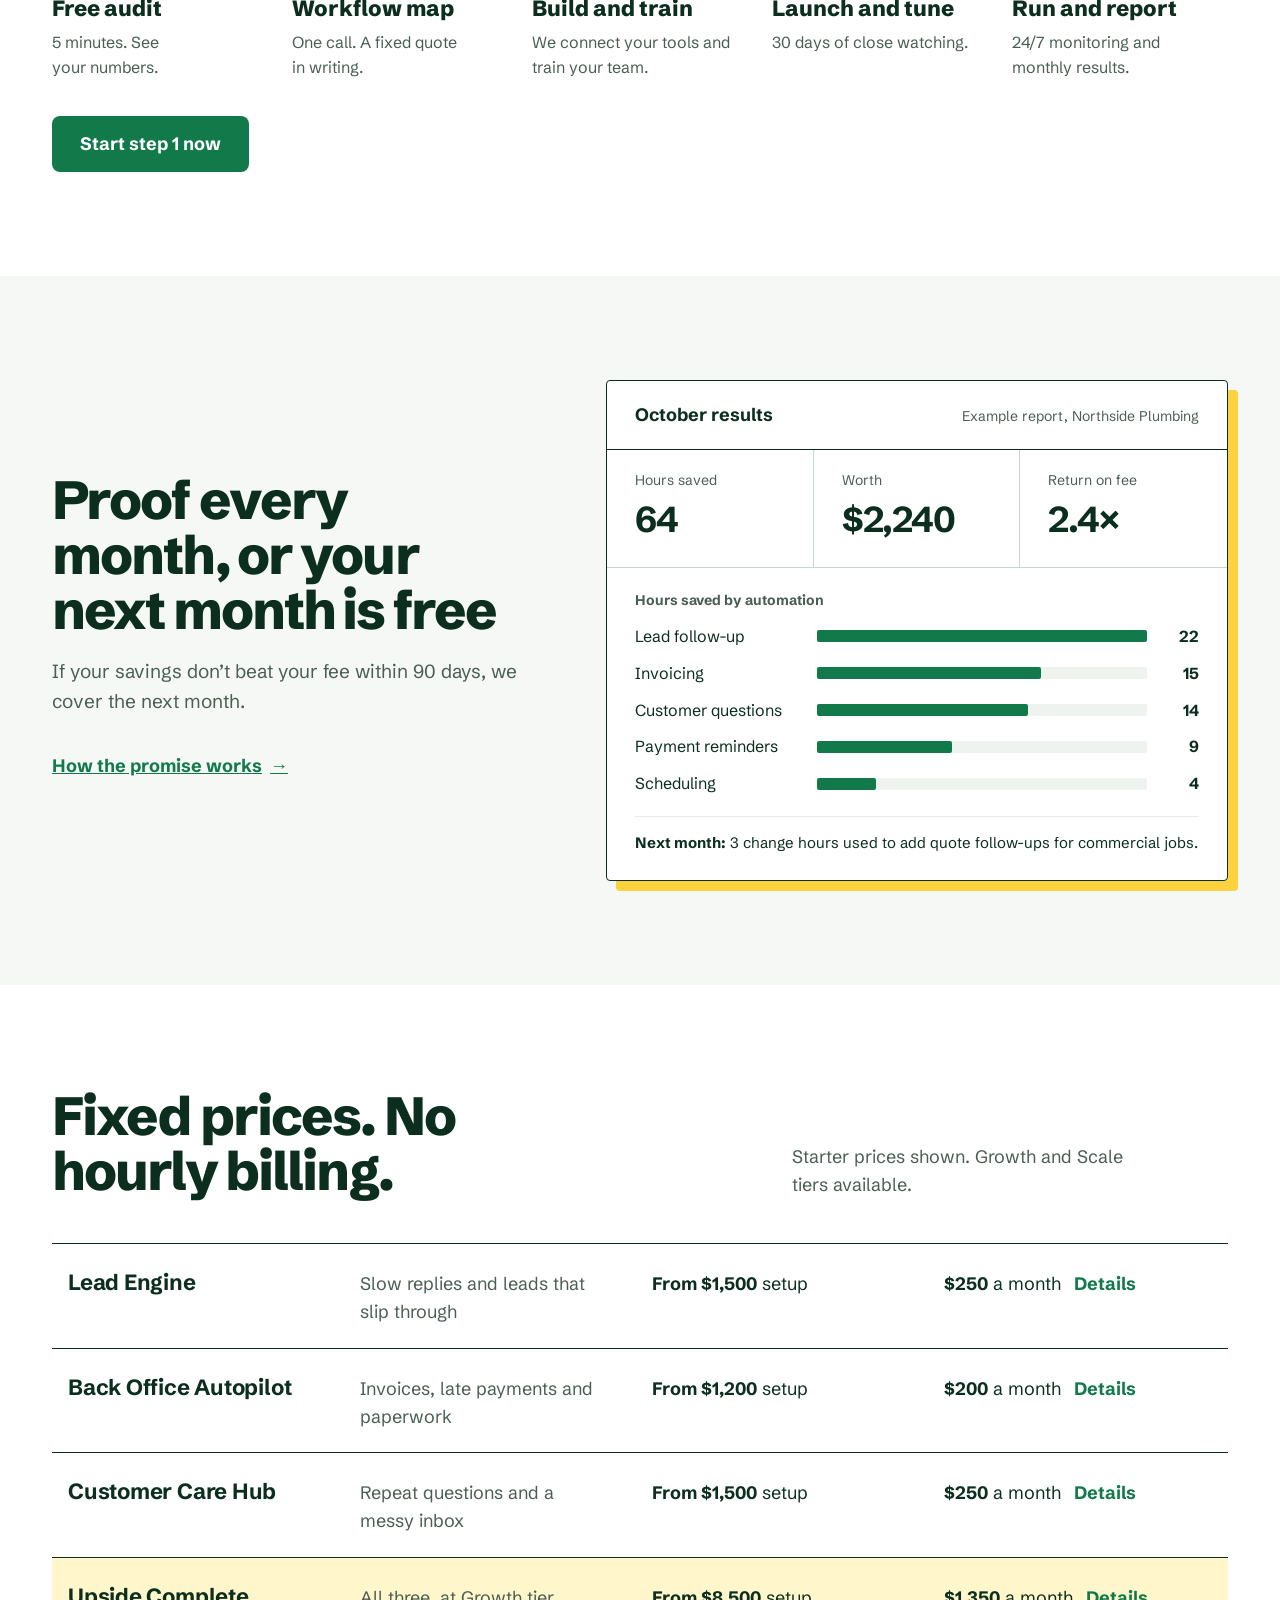
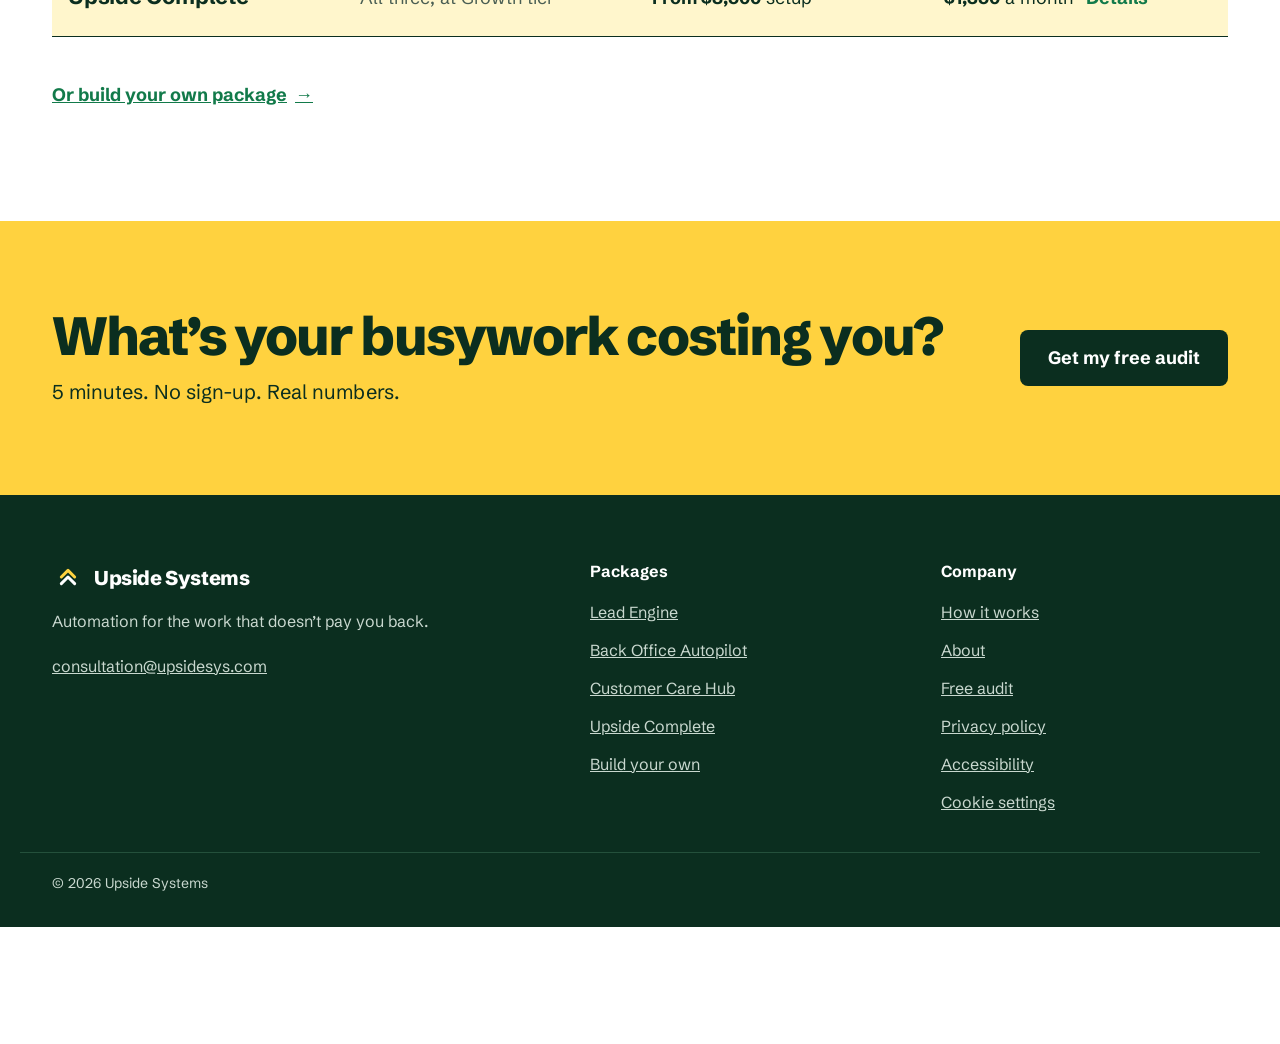
==== commit 1af51254: "Show use cases after the home page hero Four cards, each a real moment (missed call, tomorrow's book" ====
--- a/index.html
+++ b/index.html
@@ -92,9 +92,9 @@
 </div></div>
 </div></section>
 
-<section class="wrap section">
-<h2 class="h2">Sound familiar?</h2>
-<ul class="scenarios"><li><strong>Friday night’s lead booked your competitor by Tuesday.</strong><span>Lead Engine replies in seconds, day or night.</span></li><li><strong>It’s 9 pm and you’re still sending invoices.</strong><span>Back Office Autopilot sends them the minute a job is done.</span></li><li><strong>“What are your hours?” Fourth time today.</strong><span>Customer Care Hub answers it for you.</span></li></ul>
+<section class="wrap section" aria-labelledby="h-uses">
+<div class="head-row"><h2 class="h2" id="h-uses">See it at work</h2><p>Everyday jobs, handled before anyone has to touch them.</p></div>
+<ul class="uses"><li class="use"><p class="use-tag">Trades · Lead Engine</p><h3>You miss a call while you’re on a job.</h3><ol class="use-steps"><li>Missed call</li><li>Texted back in seconds</li><li>Customer picks a time online</li></ol><p class="use-result">The call becomes a booking, not a voicemail.</p><a class="link-strong" href="packages.html#lead">See Lead Engine</a></li><li class="use"><p class="use-tag">Clinics and salons · Customer Care Hub</p><h3>A client is booked in for tomorrow.</h3><ol class="use-steps"><li>Reminder the day before</li><li>Client confirms by text</li><li>Front desk only hears about changes</li></ol><p class="use-result">Fewer empty chairs, no reminder calls.</p><a class="link-strong" href="packages.html#care">See Customer Care Hub</a></li><li class="use"><p class="use-tag">Agencies and services · Back Office Autopilot</p><h3>A job is marked done.</h3><ol class="use-steps"><li>Invoice sent the same day</li><li>Reminders at 3, 7 and 14 days</li><li>Paid, with a receipt sent</li></ol><p class="use-result">Paid on time without the awkward emails.</p><a class="link-strong" href="packages.html#office">See Back Office Autopilot</a></li><li class="use"><p class="use-tag">Online shops · Customer Care Hub</p><h3>“Where’s my order?” lands in your inbox.</h3><ol class="use-steps"><li>Answered from your own policies</li><li>Anything unsure goes to a person</li><li>Shopper gets a reply in seconds</li></ol><p class="use-result">The same right answer, every time.</p><a class="link-strong" href="packages.html#care">See Customer Care Hub</a></li></ul>
 <p class="after-cta"><a class="link-strong" href="audit.html">Find out what yours costs</a></p>
 </section>
 
--- a/assets/styles.css
+++ b/assets/styles.css
@@ -611,28 +611,28 @@
 .audit{overflow-x:clip}
 
 /* Focus rings stay visible on dark backgrounds (3:1 against the background) */
-.topbar :focus-visible,.site-footer :focus-visible,.bg-ink :focus-visible,.b-bar :focus-visible,.cookie-banner :focus-visible{outline-color:var(--yellow)}
+.topbar :focus-visible,.site-footer :focus-visible,.bg-ink :focus-visible,.b-bar :focus-visible,.upside-choice :focus-visible{outline-color:var(--yellow)}
 /* Fixed bars at the bottom never cover the focused element */
 html{scroll-padding-bottom:calc(var(--overlay-h,0px) + var(--bar-h,0px) + 16px)}
-.cookie-open{padding-bottom:var(--overlay-h,0px)}
-.cookie-open .b-bar{display:none}
+.choice-open{padding-bottom:var(--overlay-h,0px)}
+.choice-open .b-bar{display:none}
 
 /* Footer button that looks like the footer links */
 .footer-link{background:none;border:0;padding:0;font:inherit;text-decoration:underline;color:var(--on-dark);min-height:36px;display:inline-flex;align-items:center;cursor:pointer;text-align:left}
 .footer-link:hover{color:var(--yellow)}
 
 /* Analytics consent banner */
-.cookie-banner{position:fixed;left:0;right:0;bottom:0;z-index:40;background:var(--ink);color:var(--white);border-top:3px solid var(--yellow)}
-.cookie-in{display:flex;flex-wrap:wrap;align-items:center;justify-content:space-between;gap:12px 32px;padding-top:18px;padding-bottom:18px}
-.cookie-in > div:first-child{flex:1 1 480px;min-width:0}
-.cookie-banner .cookie-title{margin:0 0 4px;font-size:18px;font-weight:800;color:var(--white)}
-.cookie-banner p{margin:0;font-size:15px;color:var(--on-dark)}
-.cookie-banner p strong{color:var(--white)}
-.cookie-banner a{color:var(--yellow)}
-.cookie-banner a:hover{color:var(--white)}
-.cookie-actions{display:flex;flex-wrap:wrap;gap:10px}
-.cookie-banner .btn-outline{color:var(--white);border-color:var(--white)}
-.cookie-banner .btn-outline:hover{background:var(--white);color:var(--ink)}
+.upside-choice{position:fixed;left:0;right:0;bottom:0;z-index:40;background:var(--ink);color:var(--white);border-top:3px solid var(--yellow)}
+.upside-choice-in{display:flex;flex-wrap:wrap;align-items:center;justify-content:space-between;gap:12px 32px;padding-top:18px;padding-bottom:18px}
+.upside-choice-in > div:first-child{flex:1 1 480px;min-width:0}
+.upside-choice .upside-choice-title{margin:0 0 4px;font-size:18px;font-weight:800;color:var(--white)}
+.upside-choice p{margin:0;font-size:15px;color:var(--on-dark)}
+.upside-choice p strong{color:var(--white)}
+.upside-choice a{color:var(--yellow)}
+.upside-choice a:hover{color:var(--white)}
+.upside-choice-actions{display:flex;flex-wrap:wrap;gap:10px}
+.upside-choice .btn-outline{color:var(--white);border-color:var(--white)}
+.upside-choice .btn-outline:hover{background:var(--white);color:var(--ink)}
 .link-button{background:none;border:0;padding:0;font:inherit;color:var(--green);text-decoration:underline;cursor:pointer}
 .link-button:hover{color:var(--ink)}
 
@@ -644,3 +644,16 @@
 .inc-list li{display:flex;gap:10px;align-items:flex-start}
 .inc-list svg{flex:none;margin-top:5px}
 .included .inc-list{border:0}.included .inc-list li{padding:0;border:0}
+
+/* Use cases on the home page */
+.uses{list-style:none;margin:0;padding:0;display:grid;grid-template-columns:repeat(auto-fit,minmax(min(420px,100%),1fr));gap:20px}
+.use{border:1.5px solid var(--ink);border-radius:6px;padding:24px;display:flex;flex-direction:column;gap:14px;background:var(--white)}
+.use-tag{margin:0;font-size:14px;font-weight:700;color:var(--green)}
+.use h3{margin:0;font-size:22px;font-weight:800;line-height:1.2;letter-spacing:-.01em}
+.use-steps{list-style:none;margin:0;padding:0;counter-reset:step;display:flex;flex-direction:column;gap:10px;font-size:16px}
+.use-steps li{counter-increment:step;position:relative;padding-left:36px;min-height:26px;display:flex;align-items:center}
+.use-steps li::before{content:counter(step);position:absolute;left:0;top:0;width:26px;height:26px;border-radius:50%;background:var(--pale-green);color:var(--green);font-weight:800;font-size:14px;display:flex;align-items:center;justify-content:center}
+.use-steps li:not(:last-child)::after{content:"";position:absolute;left:12px;top:28px;bottom:-10px;width:2px;background:var(--rule-mid)}
+.use-steps li:last-child::before{background:var(--yellow);color:var(--ink)}
+.use-result{margin:0;font-weight:700;padding:10px 12px;background:var(--yellow-soft);border-radius:4px;font-size:16px}
+.use .link-strong{margin-top:auto;align-self:flex-start}
